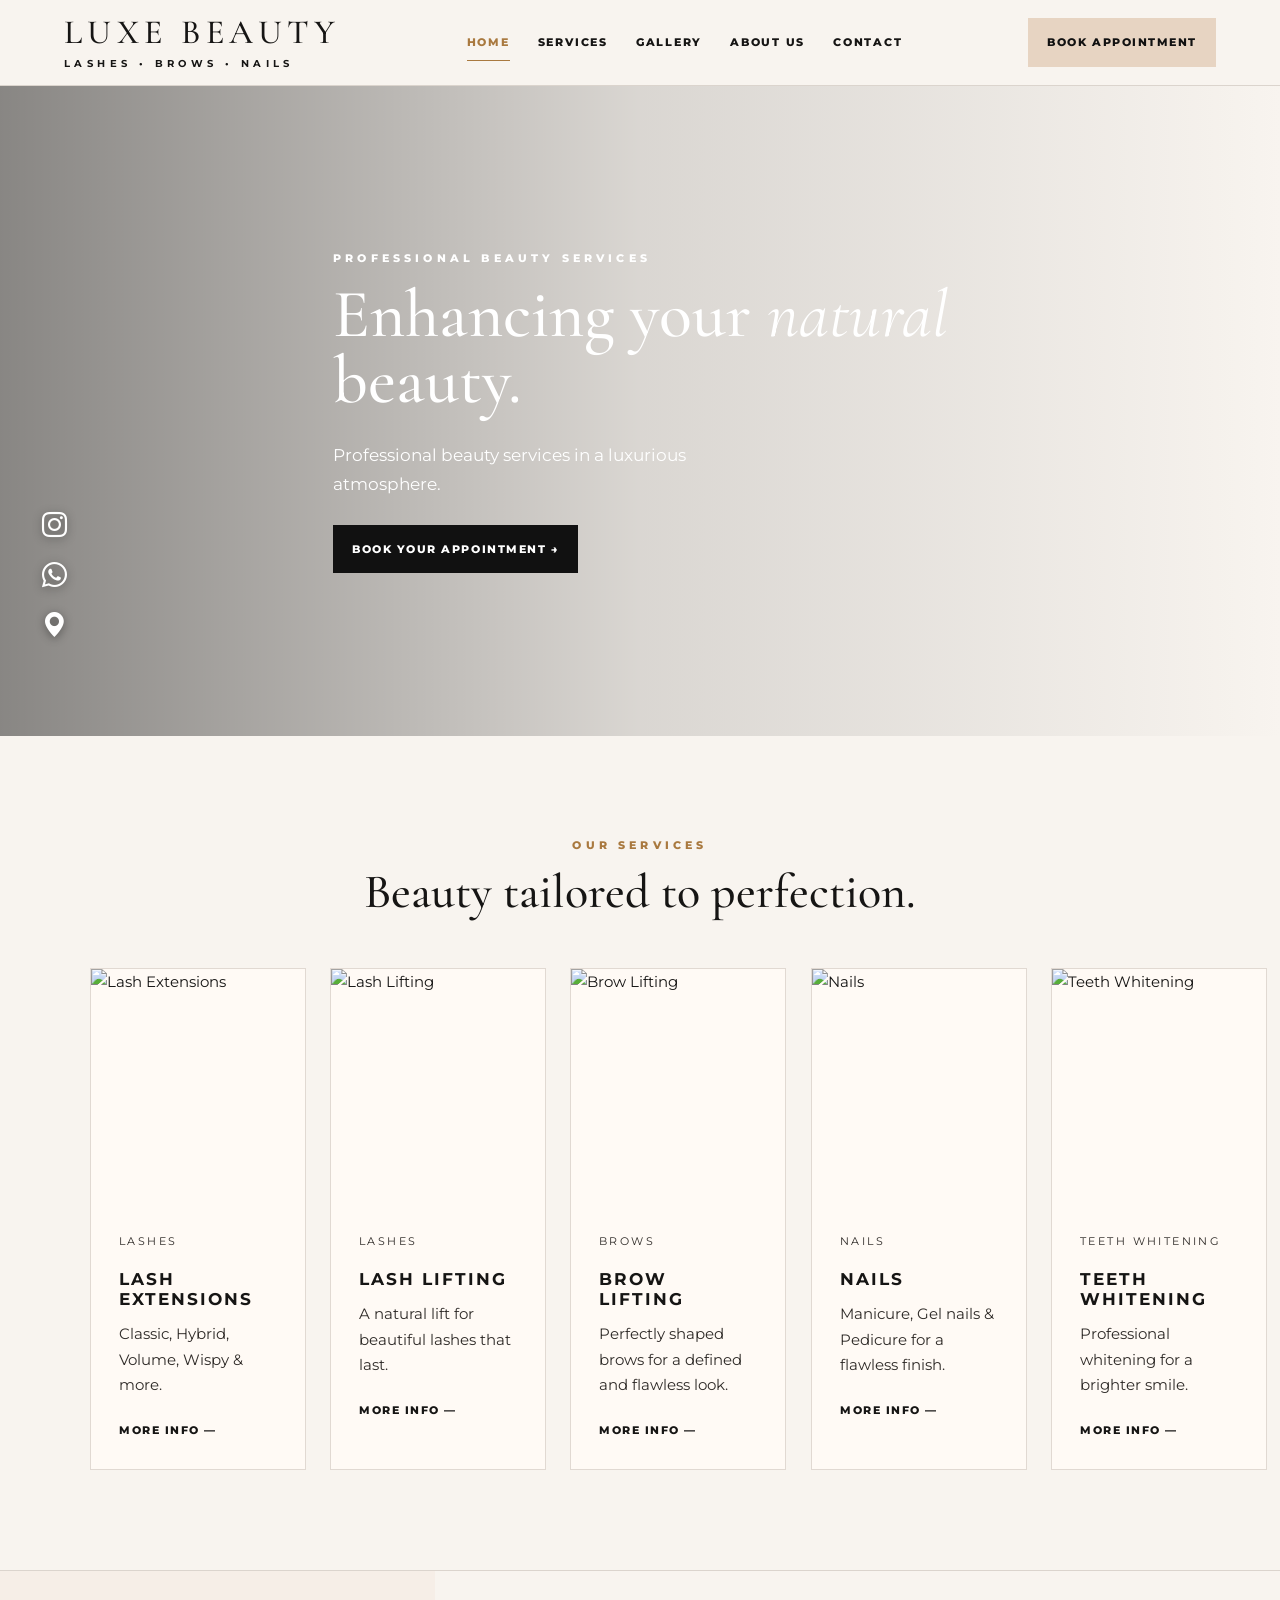
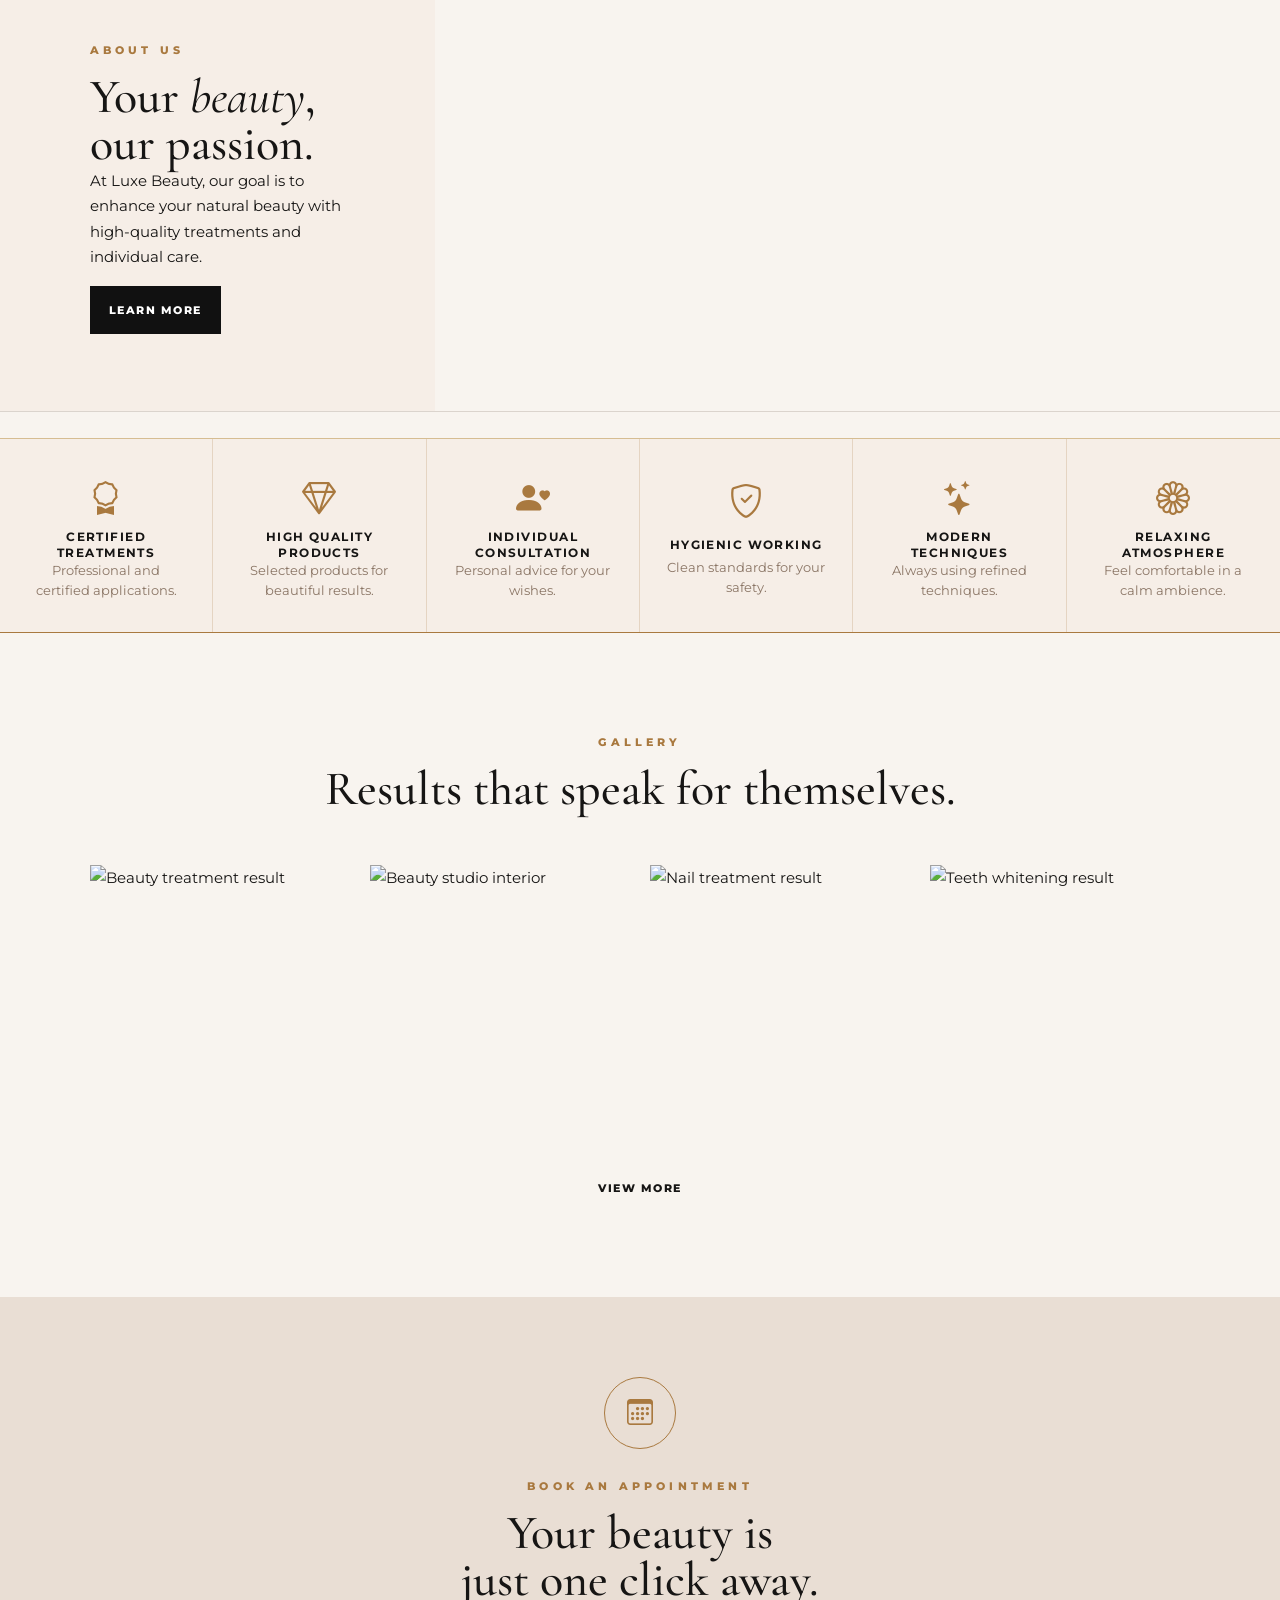
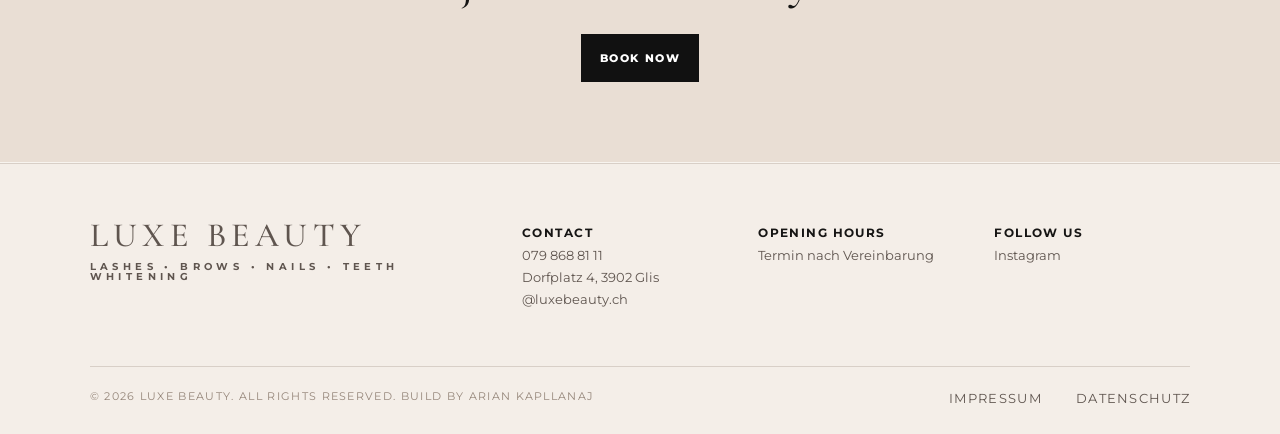
==== index.html @ b810611e "first commit" ====
<!doctype html>
<html lang="en">

<head>
    <meta charset="utf-8">
    <meta name="viewport" content="width=device-width, initial-scale=1">
    <title>Luxe Beauty | Lashes, Brows, Nails & Beauty Services</title>
    <meta name="description"
        content="Luxury beauty studio offering lashes, brows, nails, teeth whitening and premium treatments in an elegant atmosphere.">
    <meta name="robots" content="index, follow">
    <meta property="og:title" content="Luxe Beauty | Lashes, Brows, Nails & Beauty Services">
    <meta property="og:description"
        content="Luxury beauty studio offering lashes, brows, nails, teeth whitening and premium treatments in an elegant atmosphere.">
    <meta property="og:type" content="website">
    <link rel="preconnect" href="https://fonts.googleapis.com">
    <link rel="preconnect" href="https://fonts.gstatic.com" crossorigin>
    <link
        href="https://fonts.googleapis.com/css2?family=Cormorant+Garamond:wght@400;500;600&family=Montserrat:wght@400;500;600;700&display=swap"
        rel="stylesheet">
    <link href="https://cdn.jsdelivr.net/npm/bootstrap@5.3.3/dist/css/bootstrap.min.css" rel="stylesheet">
    <link rel="stylesheet" href="https://cdn.jsdelivr.net/npm/bootstrap-icons@1.11.3/font/bootstrap-icons.min.css">
    <link rel="stylesheet" href="assets/css/style.css">
    <style>
        /* Balanced service cards when fewer services are shown */
        .services-overview .service-grid.service-grid-balanced {
            width: min(92vw, 1320px) !important;
            max-width: 1320px !important;
            margin-left: auto !important;
            margin-right: auto !important;
            display: grid !important;
            grid-template-columns: repeat(5, minmax(0, 1fr)) !important;
            gap: 24px !important;
        }

        .services-overview .service-grid.service-grid-balanced .service-card {
            width: 100% !important;
            min-width: 0 !important;
        }

        .services-overview .service-grid.service-grid-balanced .service-card img {
            width: 100% !important;
            height: 235px !important;
            object-fit: cover !important;
        }

        @media (max-width: 1199px) {
            .services-overview .service-grid.service-grid-balanced {
                grid-template-columns: repeat(3, minmax(0, 1fr)) !important;
            }
        }

        @media (max-width: 767px) {
            .services-overview .service-grid.service-grid-balanced {
                width: min(90vw, 430px) !important;
                grid-template-columns: 1fr !important;
                gap: 18px !important;
            }

            .services-overview .service-grid.service-grid-balanced .service-card img {
                height: 240px !important;
            }
        }
    </style>
</head>

<body>
    <header class="site-header" id="top"><a class="logo" href="index.html" aria-label="Luxe Beauty home"><span>Luxe
                Beauty</span><small>Lashes • Brows • Nails</small></a>
        <nav class="desktop-nav" aria-label="Primary navigation"><a class="active" href="index.html">Home</a><a class=""
                href="services.html">Services</a><a class="" href="gallery.html">Gallery</a><a class=""
                href="about.html">About Us</a><a class="" href="contact.html">Contact</a></nav><a
            class="btn btn-beige desktop-book" href="contact.html">Book Appointment</a><button class="menu-toggle"
            aria-label="Open menu" aria-expanded="false"><span></span><span></span><span></span></button>
    </header>
    <aside class="mobile-menu" aria-hidden="true">
        <div class="mobile-menu-inner">
            <div class="mobile-menu-top"><a class="logo" href="index.html"><span>Luxe Beauty</span><small>Lashes • Brows
                        • Nails</small></a><button class="menu-close" aria-label="Close menu">×</button></div><a
                class="active" href="index.html">Home</a><a class="" href="services.html">Services</a><a class=""
                href="gallery.html">Gallery</a><a class="" href="about.html">About Us</a><a class=""
                href="contact.html">Contact</a><a class="btn btn-dark full" href="contact.html">Book an Appointment</a>
            <div class="mobile-socials"><a href="https://instagram.com/luxebeauty.ch" aria-label="Instagram"
                    target="_blank"><i class="bi bi-instagram"></i></a><a href="https://wa.me/+41798688111"
                    aria-label="WhatsApp" target="_blank"><i class="bi bi-whatsapp"></i></a><a
                    href="https://www.google.com/maps/place/Dorfpl.+4,+3902+Brig-Glis,+Switzerland/" aria-label="Map"
                    target="_blank"><i class="bi bi-geo-alt-fill"></i></a></div>
        </div>
    </aside>
    <main>
        <section class="hero">
            <div class="hero-socials" aria-label="Social links"><a href="https://instagram.com/luxebeauty.ch"
                    aria-label="Instagram" target="_blank"><i class="bi bi-instagram"></i></a><a
                    href="https://wa.me/+41798688111" aria-label="WhatsApp" target="_blank"><i
                        class="bi bi-whatsapp"></i></a><a
                    href="https://www.google.com/maps/place/Dorfpl.+4,+3902+Brig-Glis,+Switzerland/" aria-label="Map"
                    target="_blank"><i class="bi bi-geo-alt-fill"></i></a></div>
            <div class="hero-content reveal">
                <p class="eyebrow">Professional beauty services</p>
                <h1>Enhancing your <em>natural</em> beauty.</h1>
                <p>Professional beauty services in a luxurious atmosphere.</p><a class="btn btn-dark"
                    href="booking.php">Book your appointment <span>→</span></a>
            </div>
        </section>
        <section class="section services-overview reveal">
            <p class="eyebrow center">Our Services</p>
            <h2>Beauty tailored to perfection.</h2>
            <div class="service-icons">
                <div><span>⌁</span><strong>Lashes</strong></div>
                <div><span>︵</span><strong>Brows</strong></div>
                <div><span>♢</span><strong>Nails</strong></div>
                <div><span>♡</span><strong>Teeth Whitening</strong></div>
            </div>
            <div class="service-grid service-grid-balanced">
                <article class="service-card reveal"><img loading="lazy"
                        src="https://images.unsplash.com/photo-1589710751893-f9a6770ad71b?auto=format&fit=crop&w=900&q=80"
                        alt="Lash Extensions">
                    <div class="service-card-body">
                        <p class="service-category">Lashes</p>
                        <h3>Lash Extensions</h3>
                        <p>Classic, Hybrid, Volume, Wispy & more.</p><a href="services.html">More info <span>—</span></a>
                    </div>
                </article>
                <article class="service-card reveal"><img loading="lazy"
                        src="https://images.unsplash.com/photo-1596704017254-9b121068fb31?auto=format&fit=crop&w=900&q=80"
                        alt="Lash Lifting">
                    <div class="service-card-body">
                        <p class="service-category">Lashes</p>
                        <h3>Lash Lifting</h3>
                        <p>A natural lift for beautiful lashes that last.</p><a href="services.html">More info
                            <span>—</span></a>
                    </div>
                </article>
                <article class="service-card reveal"><img loading="lazy"
                        src="https://images.unsplash.com/photo-1621605815971-fbc98d665033?auto=format&fit=crop&w=900&q=80"
                        alt="Brow Lifting">
                    <div class="service-card-body">
                        <p class="service-category">Brows</p>
                        <h3>Brow Lifting</h3>
                        <p>Perfectly shaped brows for a defined and flawless look.</p><a href="services.html">More info
                            <span>—</span></a>
                    </div>
                </article>
                <article class="service-card reveal"><img loading="lazy"
                        src="https://images.unsplash.com/photo-1604654894610-df63bc536371?auto=format&fit=crop&w=900&q=80"
                        alt="Nails">
                    <div class="service-card-body">
                        <p class="service-category">Nails</p>
                        <h3>Nails</h3>
                        <p>Manicure, Gel nails & Pedicure for a flawless finish.</p><a href="services.html">More info
                            <span>—</span></a>
                    </div>
                </article>
                <article class="service-card reveal"><img loading="lazy"
                        src="https://images.unsplash.com/photo-1606811971618-4486d14f3f99?auto=format&fit=crop&w=900&q=80"
                        alt="Teeth Whitening">
                    <div class="service-card-body">
                        <p class="service-category">Teeth Whitening</p>
                        <h3>Teeth Whitening</h3>
                        <p>Professional whitening for a brighter smile.</p><a href="services.html">More info
                            <span>—</span></a>
                    </div>
                </article>
                <!-- <article class="service-card reveal"><img loading="lazy"
                        src="https://images.unsplash.com/photo-1570172619644-dfd03ed5d881?auto=format&fit=crop&w=900&q=80"
                        alt="Facial Treatments">
                    <div class="service-card-body">
                        <p class="service-category">Face Care</p>
                        <h3>Facial Treatments</h3>
                        <p>Revitalizing skin treatments with luxurious care.</p><a href="services.html">More info
                            <span>—</span></a>
                    </div>
                </article> -->
                <!-- <article class="service-card reveal"><img loading="lazy"
                        src="https://images.unsplash.com/photo-1519415510236-718bdfcd89c8?auto=format&fit=crop&w=900&q=80"
                        alt="Waxing">
                    <div class="service-card-body">
                        <p class="service-category">Body Care</p>
                        <h3>Waxing</h3>
                        <p>Smooth, long-lasting results with gentle care.</p><a href="services.html">More info
                            <span>—</span></a>
                    </div>
                </article> -->
            </div>
        </section>
        <section class="about split-section">
            <div class="split-copy reveal">
                <p class="eyebrow">About Us</p>
                <h2>Your <em>beauty</em>, our passion.</h2>
                <p>At Luxe Beauty, our goal is to enhance your natural beauty with high-quality treatments and
                    individual care.</p><a class="btn btn-dark" href="about.html">Learn More</a>
            </div>
            <div class="split-image reveal" role="img" aria-label="Luxury beauty studio interior"></div>
        </section>
        <br>
        <section class="benefits reveal" aria-label="Benefits">
            <div><span><i class="bi bi-award"></i></span><strong>Certified Treatments</strong>
                <p>Professional and certified applications.</p>
            </div>
            <div><span><i class="bi bi-gem"></i></span><strong>High Quality Products</strong>
                <p>Selected products for beautiful results.</p>
            </div>
            <div><span><i class="bi bi-person-heart"></i></span><strong>Individual Consultation</strong>
                <p>Personal advice for your wishes.</p>
            </div>
            <div><span><i class="bi bi-shield-check"></i></span><strong>Hygienic Working</strong>
                <p>Clean standards for your safety.</p>
            </div>
            <div><span><i class="bi bi-stars"></i></span><strong>Modern Techniques</strong>
                <p>Always using refined techniques.</p>
            </div>
            <div><span><i class="bi bi-flower1"></i></span><strong>Relaxing Atmosphere</strong>
                <p>Feel comfortable in a calm ambience.</p>
            </div>
        </section>
        <section class="section gallery reveal">
            <p class="eyebrow center">Gallery</p>
            <h2>Results that speak for themselves.</h2>
            <div class="gallery-grid"><img loading="lazy"
                    src="https://images.unsplash.com/photo-1589710751893-f9a6770ad71b?auto=format&fit=crop&w=900&q=80"
                    alt="Beauty treatment result"><img loading="lazy"
                    src="https://images.unsplash.com/photo-1515377905703-c4788e51af15?auto=format&fit=crop&w=900&q=80"
                    alt="Beauty studio interior"><img loading="lazy"
                    src="https://images.unsplash.com/photo-1604654894610-df63bc536371?auto=format&fit=crop&w=900&q=80"
                    alt="Nail treatment result"><img loading="lazy"
                    src="https://images.unsplash.com/photo-1606811971618-4486d14f3f99?auto=format&fit=crop&w=900&q=80"
                    alt="Teeth whitening result"></div><a class="text-link" href="gallery.html">View more</a>
        </section>
        <section class="appointment-band reveal">
            <div class="calendar-icon"><i class="bi bi-calendar3"></i></div>
            <p class="eyebrow center">Book an Appointment</p>
            <h2>Your beauty is<br>just one click away.</h2><a class="btn btn-dark" href="contact.html">Book Now</a>
        </section>
    </main>
    <footer class="site-footer">
        <div><a class="logo" href="index.html"><span>Luxe Beauty</span><small>Lashes • Brows • Nails • Teeth
                    Whitening</small></a></div>
        <div><strong>Contact</strong>
            <p>079 868 81 11<br>Dorfplatz 4, 3902 Glis<br>@luxebeauty.ch</p>
        </div>
        <div><strong>Opening Hours</strong>
            <p>Termin nach Vereinbarung</p>
        </div>
        <div><strong>Follow Us</strong>
            <p><a href="https://instagram.com/luxebeauty.ch" target="_blank">Instagram</a></p>
        </div>
        <div class="footer-bottom">© 2026 Luxe Beauty. All rights reserved. Build by Arian Kapllanaj<span><a href="#">Impressum</a> <a
                    href="#">Datenschutz</a></span></div>
    </footer>
    <script src="assets/js/main.js" defer></script>
</body>

</html>
---- assets/css/style.css ----
:root {
    --cream: #f8f4ef;
    --soft: #f7ede5;
    --beige: #e7d4c2;
    --sand: #d6bd92;
    --brown: #a9793f;
    --deep: #161514;
    --muted: #6f655d;
    --line: rgba(90, 70, 50, .18);
    --white: #fffdfb
}

* {
    box-sizing: border-box
}

html {
    scroll-behavior: smooth
}

body {
    margin: 0;
    background: var(--cream);
    color: var(--deep);
    font-family: 'Montserrat', Arial, sans-serif;
    font-size: 15px;
    line-height: 1.7;
    overflow-x: hidden
}

img {
    max-width: 100%;
    display: block
}

a {
    text-decoration: none;
    color: inherit
}

.site-header {
    position: sticky;
    top: 0;
    z-index: 1000;
    height: 86px;
    padding: 0 7vw;
    display: flex;
    align-items: center;
    justify-content: space-between;
    background: rgba(248, 244, 239, .96);
    border-bottom: 1px solid var(--line);
    backdrop-filter: blur(14px)
}

.logo {
    display: inline-flex;
    flex-direction: column;
    line-height: 1;
    letter-spacing: .12em;
    text-transform: uppercase
}

.logo span {
    font-family: 'Cormorant Garamond', serif;
    font-size: 34px;
    font-weight: 500;
    letter-spacing: .16em
}

.logo small {
    font-size: 10px;
    font-weight: 700;
    letter-spacing: .44em;
    margin-top: 9px
}

.desktop-nav {
    display: flex;
    gap: 44px;
    align-items: center
}

.desktop-nav a {
    font-size: 11px;
    font-weight: 800;
    letter-spacing: .16em;
    text-transform: uppercase;
    position: relative;
    padding: 34px 0;
    color: var(--deep)
}

.desktop-nav a::after {
    content: "";
    position: absolute;
    left: 0;
    bottom: 25px;
    width: 0;
    height: 1px;
    background: var(--brown);
    transition: .28s ease
}

.desktop-nav a:hover::after,
.desktop-nav a.active::after {
    width: 100%
}

.desktop-nav a.active {
    color: var(--brown)
}

.btn {
    border-radius: 0;
    text-transform: uppercase;
    letter-spacing: .14em;
    font-size: 11px;
    font-weight: 800;
    padding: 16px 19px;
    border: 0
}

.btn-dark {
    background: #111;
    color: #fff
}

.btn-dark:hover {
    background: var(--brown);
    color: #fff
}

.btn-beige {
    background: var(--beige);
    color: #111
}

.btn-beige:hover {
    background: var(--brown);
    color: #fff
}

.menu-toggle,
.menu-close {
    display: none;
    background: none;
    border: 0;
    color: var(--deep)
}

.menu-toggle span {
    display: block;
    width: 28px;
    height: 2px;
    background: #111;
    margin: 6px 0
}

.mobile-menu {
    display: none
}

.hero {
    min-height: 650px;
    position: relative;
    display: flex;
    align-items: center;
    background: linear-gradient(90deg, rgba(0, 0, 0, .45), rgba(0, 0, 0, .12), rgba(248, 244, 239, .10)), url('https://images.unsplash.com/photo-1540555700478-4be289fbecef?auto=format&fit=crop&w=2200&q=80') center/cover no-repeat
}

.hero-content {
    width: min(620px, 90%);
    margin-left: 26vw;
    color: #fff
}

.eyebrow {
    margin: 0 0 14px;
    text-transform: uppercase;
    letter-spacing: .38em;
    font-size: 11px;
    font-weight: 800;
    color: var(--brown)
}

.hero .eyebrow {
    color: #fff
}

.center {
    text-align: center
}

h1,
h2,
h3 {
    margin: 0;
    color: inherit
}

h1,
h2 {
    font-family: 'Cormorant Garamond', serif;
    font-weight: 500;
    line-height: .98
}

h1 {
    font-size: 68px;
    max-width: 620px
}

h2 {
    font-size: 48px
}

h1 em,
h2 em {
    font-style: italic;
    font-weight: 400
}

.hero-content>p:not(.eyebrow) {
    max-width: 420px;
    font-size: 17px;
    margin: 26px 0
}

.hero-socials {
    position: absolute;
    left: 38px;
    bottom: 100px;
    display: grid;
    gap: 18px;
    z-index: 3
}

.hero-socials a,
.mobile-socials a {
    width: 32px;
    height: 32px;
    display: grid;
    place-items: center;
    color: #fff;
    font-size: 25px;
    text-shadow: 0 2px 10px rgba(0, 0, 0, .4)
}

.hero-socials a:hover {
    color: var(--sand)
}

.page-hero {
    min-height: 390px;
    display: grid;
    place-items: center;
    text-align: center;
    background: linear-gradient(rgba(248, 244, 239, .78), rgba(248, 244, 239, .88)), url('https://images.unsplash.com/photo-1515377905703-c4788e51af15?auto=format&fit=crop&w=2200&q=80') center/cover;
    border-bottom: 1px solid var(--line)
}

.page-hero h1 {
    color: #111;
    font-size: 72px;
    margin: auto
}

.page-hero p {
    max-width: 620px;
    margin: 22px auto 0;
    color: var(--muted)
}

.section {
    padding: 100px 7vw
}

.services-overview h2,
.gallery h2,
.faq h2 {
    text-align: center;
    margin-bottom: 52px
}

.service-icons {
    display: none;
    grid-template-columns: repeat(4, 1fr);
    gap: 8px;
    margin: 32px auto 8px;
    max-width: 560px
}

.service-icons div {
    background: #f2ece6;
    min-height: 112px;
    display: grid;
    place-items: center;
    text-align: center;
    padding: 16px
}

.service-icons span {
    font-size: 34px;
    color: var(--brown);
    line-height: 1
}

.service-icons strong {
    font-size: 11px;
    text-transform: uppercase;
    letter-spacing: .16em
}

.service-grid {
    display: grid;
    grid-template-columns: repeat(7, minmax(0, 1fr));
    gap: 20px;
    max-width: 1520px;
    margin: auto
}

.service-grid.large {
    grid-template-columns: repeat(3, minmax(0, 1fr));
    max-width: 1180px
}

.service-card {
    background: #fffaf5;
    border: 1px solid var(--line);
    transition: transform .28s ease, box-shadow .28s ease
}

.service-card:hover {
    transform: translateY(-8px);
    box-shadow: 0 20px 50px rgba(80, 50, 20, .12)
}

.service-card img {
    height: 215px;
    width: 100%;
    object-fit: cover
}

.service-grid.large .service-card img {
    height: 300px
}

.service-card-body {
    padding: 28px
}

.service-category {
    text-transform: uppercase;
    letter-spacing: .22em;
    font-size: 11px;
    color: #c5976f;
    margin: 0 0 18px
}

.service-card h3 {
    font-size: 17px;
    text-transform: uppercase;
    letter-spacing: .12em;
    font-weight: 700;
    line-height: 1.2;
    margin-bottom: 12px
}

.service-card p {
    color: #2f2b28;
    margin-bottom: 18px
}

.service-card a,
.text-link {
    font-size: 11px;
    font-weight: 800;
    letter-spacing: .14em;
    text-transform: uppercase
}

.service-card a:hover,
.text-link:hover {
    color: var(--brown)
}

.split-section {
    display: grid;
    grid-template-columns: 34% 66%;
    min-height: 380px;
    border-top: 1px solid var(--line);
    border-bottom: 1px solid var(--line)
}

.split-copy {
    padding: 70px 7vw;
    background: #f6eee7
}

.split-copy p:not(.eyebrow) {
    max-width: 420px
}

.split-image {
    min-height: 440px;
    background: url('https://images.unsplash.com/photo-1600334129128-685c5582fd35?auto=format&fit=crop&w=1600&q=80') center/cover no-repeat
}

.benefits {
    display: grid;
    grid-template-columns: repeat(6, 1fr);
    background: #f6eee7;
    border-top: 1px solid #d6bd92;
    border-bottom: 1px solid #a9793f
}

.benefits div {
    min-height: 180px;
    display: grid;
    place-items: center;
    text-align: center;
    padding: 32px 24px;
    border-right: 1px solid rgba(169, 121, 63, .22)
}

.benefits div:last-child {
    border-right: 0
}

.benefits span {
    font-size: 34px;
    color: var(--brown)
}

.benefits strong {
    font-size: 12px;
    text-transform: uppercase;
    letter-spacing: .12em;
    line-height: 1.35
}

.benefits p {
    margin: 0;
    color: #8a7565;
    font-size: 13px;
    line-height: 1.5
}

.gallery-grid {
    display: grid;
    grid-template-columns: repeat(4, 1fr);
    gap: 20px;
    max-width: 1280px;
    margin: auto
}

.gallery-grid img {
    width: 100%;
    height: 280px;
    object-fit: cover;
    transition: .35s ease
}

.gallery-grid img:hover {
    transform: scale(1.025)
}

.gallery .text-link {
    display: block;
    text-align: center;
    margin-top: 34px
}

.appointment-band {
    background: #e9ded4;
    text-align: center;
    padding: 80px 20px
}

.calendar-icon {
    width: 72px;
    height: 72px;
    border: 1px solid var(--brown);
    border-radius: 50%;
    display: grid;
    place-items: center;
    margin: 0 auto 28px;
    color: var(--brown);
    font-size: 26px
}

.appointment-band h2 {
    margin-bottom: 30px
}

.contact {
    display: grid;
    grid-template-columns: 1fr 1fr;
    gap: 70px;
    background: #f6eee7
}

.contact ul {
    list-style: none;
    padding: 0;
    margin: 28px 0
}

.contact li {
    margin: 14px 0
}

.contact i {
    color: var(--brown);
    margin-right: 12px
}

.contact-form {
    background: #fffaf5;
    border: 1px solid var(--line);
    padding: 42px;
    display: grid;
    gap: 18px
}

.contact-form label {
    font-size: 11px;
    font-weight: 800;
    letter-spacing: .16em;
    text-transform: uppercase
}

.contact-form input,
.contact-form textarea,
.contact-form select {
    display: block;
    width: 100%;
    margin-top: 8px;
    padding: 14px 16px;
    border: 1px solid var(--line);
    background: #fff;
    color: #111;
    font: inherit;
    text-transform: none;
    letter-spacing: 0
}

.site-footer {
    display: grid;
    grid-template-columns: 2fr 1fr 1fr 1fr;
    gap: 40px;
    padding: 55px 7vw 25px;
    background: #f4eee8;
    border-top: 1px solid var(--line)
}

.site-footer strong {
    text-transform: uppercase;
    letter-spacing: .12em;
    font-size: 12px
}

.site-footer p,
.site-footer a {
    color: #5f554f;
    font-size: 13px
}

.footer-bottom {
    grid-column: 1/-1;
    border-top: 1px solid var(--line);
    padding-top: 20px;
    display: flex;
    justify-content: space-between;
    font-size: 11px;
    text-transform: uppercase;
    letter-spacing: .12em;
    color: #95867a
}

.footer-bottom span {
    display: flex;
    gap: 34px
}

.reveal {
    opacity: 0;
    transform: translateY(26px);
    transition: opacity .7s ease, transform .7s ease
}

.reveal.show {
    opacity: 1;
    transform: none
}

.about-page-grid {
    display: grid;
    grid-template-columns: 1fr 1fr;
    gap: 70px;
    align-items: center
}

.about-page-grid img {
    height: 560px;
    width: 100%;
    object-fit: cover
}

.about-text p {
    color: #4f4640
}

.gallery-page-grid {
    display: grid;
    grid-template-columns: repeat(3, 1fr);
    gap: 18px
}

.gallery-page-grid img {
    height: 360px;
    width: 100%;
    object-fit: cover
}

.map-box {
    min-height: 360px;
    background: #f6eee7;
    display: grid;
    place-items: center;
    text-align: center;
    padding: 40px;
    border: 1px solid var(--line)
}

.map-box i {
    font-size: 52px;
    color: var(--brown);
    display: block;
    margin-bottom: 18px
}

@media(max-width:1400px) {
    .site-header {
        padding: 0 5vw
    }

    .desktop-nav {
        gap: 28px
    }

    .service-grid {
        grid-template-columns: repeat(4, 1fr)
    }
}

@media(max-width:991px) {
    .site-header {
        height: 76px;
        padding: 0 22px
    }

    .logo span {
        font-size: 27px
    }

    .logo small {
        font-size: 8px;
        letter-spacing: .32em
    }

    .desktop-nav,
    .desktop-book {
        display: none
    }

    .menu-toggle {
        display: block
    }

    .mobile-menu {
        position: fixed;
        inset: 0 0 0 auto;
        width: min(86vw, 360px);
        background: #f6eee7;
        z-index: 2000;
        transform: translateX(100%);
        transition: .35s ease;
        display: block;
        box-shadow: -20px 0 60px rgba(0, 0, 0, .18)
    }

    .mobile-menu.open {
        transform: none
    }

    .mobile-menu-inner {
        padding: 34px;
        display: grid;
        gap: 24px
    }

    .mobile-menu-top {
        display: flex;
        align-items: flex-start;
        justify-content: space-between;
        margin-bottom: 16px
    }

    .menu-close {
        display: block;
        font-size: 42px;
        line-height: 1
    }

    .mobile-menu a:not(.logo):not(.btn) {
        text-transform: uppercase;
        letter-spacing: .16em;
        font-size: 12px;
        font-weight: 800
    }

    .mobile-menu a.active {
        color: var(--brown)
    }

    .mobile-menu .full {
        text-align: center;
        margin-top: 14px
    }

    .mobile-socials {
        display: flex;
        gap: 24px;
        margin-top: 10px
    }

    .mobile-socials a {
        color: #111;
        text-shadow: none;
        font-size: 23px
    }

    .hero {
        min-height: 640px;
        background: linear-gradient(180deg, rgba(0, 0, 0, .15), rgba(0, 0, 0, .62)), url('https://images.unsplash.com/photo-1540555700478-4be289fbecef?auto=format&fit=crop&w=1200&q=80') center/cover no-repeat;
        align-items: flex-end;
        padding: 0 24px 70px
    }

    .hero-content {
        margin: 0;
        width: 100%
    }

    h1 {
        font-size: 44px
    }

    h2 {
        font-size: 35px
    }

    .hero-socials {
        display: none
    }

    .section {
        padding: 74px 24px
    }

    .service-icons {
        display: grid
    }

    .service-grid {
        grid-template-columns: 1fr;
        gap: 16px
    }

    .service-card {
        display: grid;
        grid-template-columns: 126px 1fr;
        min-height: 150px
    }

    .service-card img {
        height: 100%;
        min-height: 150px
    }

    .service-card-body {
        padding: 20px
    }

    .service-card h3 {
        font-size: 13px
    }

    .service-grid.large .service-card {
        grid-template-columns: 1fr
    }

    .service-grid.large .service-card img {
        height: 260px
    }

    .split-section,
    .contact,
    .about-page-grid {
        grid-template-columns: 1fr
    }

    .split-copy {
        padding: 60px 24px;
        text-align: center
    }

    .split-copy p {
        margin-left: auto;
        margin-right: auto
    }

    .benefits {
        grid-template-columns: repeat(2, 1fr)
    }

    .benefits div {
        border-bottom: 1px solid rgba(169, 121, 63, .22)
    }

    .gallery-grid,
    .gallery-page-grid {
        grid-template-columns: repeat(2, 1fr);
        gap: 10px
    }

    .gallery-grid img,
    .gallery-page-grid img {
        height: 190px
    }

    .site-footer {
        grid-template-columns: 1fr;
        text-align: center
    }

    .footer-bottom {
        display: block;
        line-height: 2
    }

    .footer-bottom span {
        justify-content: center;
        margin-top: 8px
    }

    .page-hero h1 {
        font-size: 48px
    }
}

@media(max-width:520px) {
    .benefits {
        grid-template-columns: 1fr
    }

    .gallery-grid,
    .gallery-page-grid {
        grid-template-columns: 1fr
    }

    .contact-form {
        padding: 26px
    }
}

/* Premium detailed layout for services page */
.services-luxury-intro {
    background: var(--cream);
    padding-bottom: 56px;
}

.services-intro-grid {
    max-width: 1180px;
    margin: 0 auto;
    display: grid;
    grid-template-columns: .9fr 1.1fr;
    gap: 80px;
    align-items: end;
}

.services-intro-grid h2 {
    max-width: 560px;
}

.services-intro-grid p:not(.eyebrow) {
    color: #5f554f;
    font-size: 16px;
    max-width: 620px;
    margin: 0 0 18px;
}

.services-note {
    font-family: 'Cormorant Garamond', serif;
    font-size: 25px !important;
    line-height: 1.2;
    color: var(--brown) !important;
}

.services-detail-list {
    padding: 0 7vw 100px;
    background: linear-gradient(180deg, var(--cream) 0%, #f5ece4 100%);
    display: grid;
    gap: 34px;
}

.service-detail-card {
    max-width: 1320px;
    width: 100%;
    margin: 0 auto;
    display: grid;
    grid-template-columns: minmax(340px, 46%) 1fr;
    background: #fffaf5;
    border: 1px solid var(--line);
    box-shadow: 0 22px 70px rgba(80, 50, 20, .08);
    overflow: hidden;
}

.service-detail-card.reverse {
    grid-template-columns: 1fr minmax(340px, 46%);
}

.service-detail-card.reverse .service-detail-image {
    order: 2;
}

.service-detail-card.reverse .service-detail-content {
    order: 1;
}

.service-detail-image {
    min-height: 460px;
    position: relative;
}

.service-detail-image::after {
    content: "";
    position: absolute;
    inset: 0;
    background: linear-gradient(180deg, rgba(0, 0, 0, 0), rgba(85, 52, 25, .10));
    pointer-events: none;
}

.service-detail-image img {
    width: 100%;
    height: 100%;
    object-fit: cover;
}

.service-detail-content {
    padding: clamp(38px, 5vw, 74px);
    display: flex;
    flex-direction: column;
    justify-content: center;
}

.service-number {
    font-family: 'Cormorant Garamond', serif;
    font-size: 64px;
    line-height: 1;
    color: rgba(169, 121, 63, .28);
    margin: 0 0 8px;
}

.service-detail-content h2 {
    margin-bottom: 22px;
}

.service-detail-content > p:not(.service-number):not(.service-category) {
    max-width: 570px;
    color: #514840;
    font-size: 16px;
    margin-bottom: 24px;
}

.service-detail-points {
    list-style: none;
    padding: 0;
    margin: 0 0 34px;
    display: grid;
    gap: 12px;
}

.service-detail-points li {
    color: #4b423b;
    position: relative;
    padding-left: 28px;
}

.service-detail-points li::before {
    content: "—";
    position: absolute;
    left: 0;
    top: 0;
    color: var(--brown);
    font-weight: 700;
}

.service-detail-content .btn {
    width: fit-content;
}

@media(max-width:991px) {
    .services-intro-grid {
        grid-template-columns: 1fr;
        gap: 26px;
        text-align: center;
    }

    .services-intro-grid h2,
    .services-intro-grid p:not(.eyebrow) {
        margin-left: auto;
        margin-right: auto;
    }

    .services-detail-list {
        padding: 0 24px 74px;
        gap: 24px;
    }

    .service-detail-card,
    .service-detail-card.reverse {
        grid-template-columns: 1fr;
    }

    .service-detail-card.reverse .service-detail-image,
    .service-detail-card.reverse .service-detail-content {
        order: initial;
    }

    .service-detail-image {
        min-height: 320px;
    }

    .service-detail-content {
        text-align: center;
        align-items: center;
        padding: 34px 24px 42px;
    }

    .service-detail-points {
        text-align: left;
        max-width: 430px;
    }
}

@media(max-width:520px) {
    .service-detail-image {
        min-height: 250px;
    }

    .service-number {
        font-size: 48px;
    }

    .service-detail-content > p:not(.service-number):not(.service-category) {
        font-size: 14px;
    }
}

/* -------------------------------------------------------
   Subtle luxury motion effects
   Added for smoother scrolling, elegant hover states,
   and a more premium interactive feel without changing
   the original layout/design.
------------------------------------------------------- */

@media (prefers-reduced-motion: no-preference) {
    .reveal {
        opacity: 0;
        transform: translateY(32px);
        filter: blur(3px);
        transition:
            opacity .85s cubic-bezier(.22, 1, .36, 1),
            transform .85s cubic-bezier(.22, 1, .36, 1),
            filter .85s cubic-bezier(.22, 1, .36, 1);
        will-change: opacity, transform, filter;
    }

    .reveal.show {
        opacity: 1;
        transform: translateY(0);
        filter: blur(0);
    }

    .hero .hero-content.reveal {
        transform: translateY(22px);
        transition-duration: 1s;
    }

    .hero .hero-content.reveal.show {
        transform: translateY(0);
    }

    .service-card.reveal:nth-child(2),
    .gallery-page-grid img:nth-child(2),
    .gallery-grid img:nth-child(2),
    .benefits div:nth-child(2) {
        transition-delay: .06s;
    }

    .service-card.reveal:nth-child(3),
    .gallery-page-grid img:nth-child(3),
    .gallery-grid img:nth-child(3),
    .benefits div:nth-child(3) {
        transition-delay: .12s;
    }

    .service-card.reveal:nth-child(4),
    .gallery-page-grid img:nth-child(4),
    .gallery-grid img:nth-child(4),
    .benefits div:nth-child(4) {
        transition-delay: .18s;
    }

    .service-card.reveal:nth-child(5),
    .gallery-page-grid img:nth-child(5),
    .benefits div:nth-child(5) {
        transition-delay: .24s;
    }

    .benefits div:nth-child(6) {
        transition-delay: .30s;
    }
}

/* Header feels lighter at the top and more premium while scrolling */
.site-header {
    transition: box-shadow .3s ease, background .3s ease, border-color .3s ease;
}

.site-header.scrolled {
    background: rgba(248, 244, 239, .985);
    box-shadow: 0 10px 35px rgba(80, 50, 20, .08);
    border-bottom-color: rgba(169, 121, 63, .20);
}

/* Elegant button micro-interactions */
.btn {
    position: relative;
    overflow: hidden;
    transition: transform .25s ease, background .25s ease, color .25s ease, box-shadow .25s ease;
}

.btn:hover {
    transform: translateY(-2px);
    box-shadow: 0 12px 26px rgba(80, 50, 20, .14);
}

.btn:active {
    transform: translateY(0);
    box-shadow: none;
}

.btn::before {
    content: "";
    position: absolute;
    inset: 0;
    background: linear-gradient(120deg, transparent 0%, rgba(255,255,255,.22) 45%, transparent 70%);
    transform: translateX(-130%);
    transition: transform .65s ease;
}

.btn:hover::before {
    transform: translateX(130%);
}

/* Navigation hover refinement */
.desktop-nav a {
    transition: color .25s ease;
}

.desktop-nav a:hover {
    color: var(--brown);
}

/* Card and image hover touches */
.service-card,
.contact-form,
.map-box,
.about-page-grid img,
.service-detail-card {
    transition: transform .32s ease, box-shadow .32s ease, border-color .32s ease;
}

.service-card {
    overflow: hidden;
}

.service-card img,
.gallery-grid img,
.gallery-page-grid img,
.service-detail-image img,
.about-page-grid img {
    transition: transform .55s cubic-bezier(.22, 1, .36, 1), filter .55s ease;
}

.service-card:hover {
    border-color: rgba(169, 121, 63, .35);
}

.service-card:hover img {
    transform: scale(1.045);
    filter: saturate(1.03) contrast(1.02);
}

.gallery-grid,
.gallery-page-grid,
.service-detail-image {
    overflow: hidden;
}

.gallery-grid img:hover,
.gallery-page-grid img:hover,
.service-detail-card:hover .service-detail-image img,
.about-page-grid img:hover {
    transform: scale(1.035);
    filter: saturate(1.04) contrast(1.02);
}

/* Premium service detail hover - very soft */
.service-detail-card:hover {
    transform: translateY(-5px);
    box-shadow: 0 24px 60px rgba(80, 50, 20, .09);
}

.service-detail-points li {
    transition: transform .22s ease, color .22s ease;
}

.service-detail-points li:hover {
    transform: translateX(4px);
    color: var(--brown);
}

/* Benefits subtle life */
.benefits div {
    transition: background .28s ease, transform .28s ease;
}

.benefits div:hover {
    background: rgba(255, 250, 245, .34);
    transform: translateY(-3px);
}

.benefits span i {
    transition: transform .28s ease, color .28s ease;
}

.benefits div:hover span i {
    transform: translateY(-3px) scale(1.06);
    color: #8f602c;
}

/* Social icons feel clickable and refined */
.hero-socials a,
.mobile-socials a {
    transition: transform .25s ease, color .25s ease, opacity .25s ease;
}

.hero-socials a:hover,
.mobile-socials a:hover {
    transform: translateY(-3px);
}

/* Contact form focus polish */
.contact-form input,
.contact-form textarea,
.contact-form select {
    transition: border-color .25s ease, box-shadow .25s ease, background .25s ease;
}

.contact-form input:focus,
.contact-form textarea:focus,
.contact-form select:focus {
    outline: none;
    border-color: rgba(169, 121, 63, .58);
    box-shadow: 0 0 0 4px rgba(169, 121, 63, .10);
    background: #fffdfb;
}

/* Mobile menu smoother opening */
.mobile-menu {
    transition: transform .42s cubic-bezier(.22, 1, .36, 1);
}

/* Respect accessibility preferences */
@media (prefers-reduced-motion: reduce) {
    *,
    *::before,
    *::after {
        animation-duration: .01ms !important;
        animation-iteration-count: 1 !important;
        scroll-behavior: auto !important;
        transition-duration: .01ms !important;
    }

    .reveal {
        opacity: 1 !important;
        transform: none !important;
        filter: none !important;
    }
}
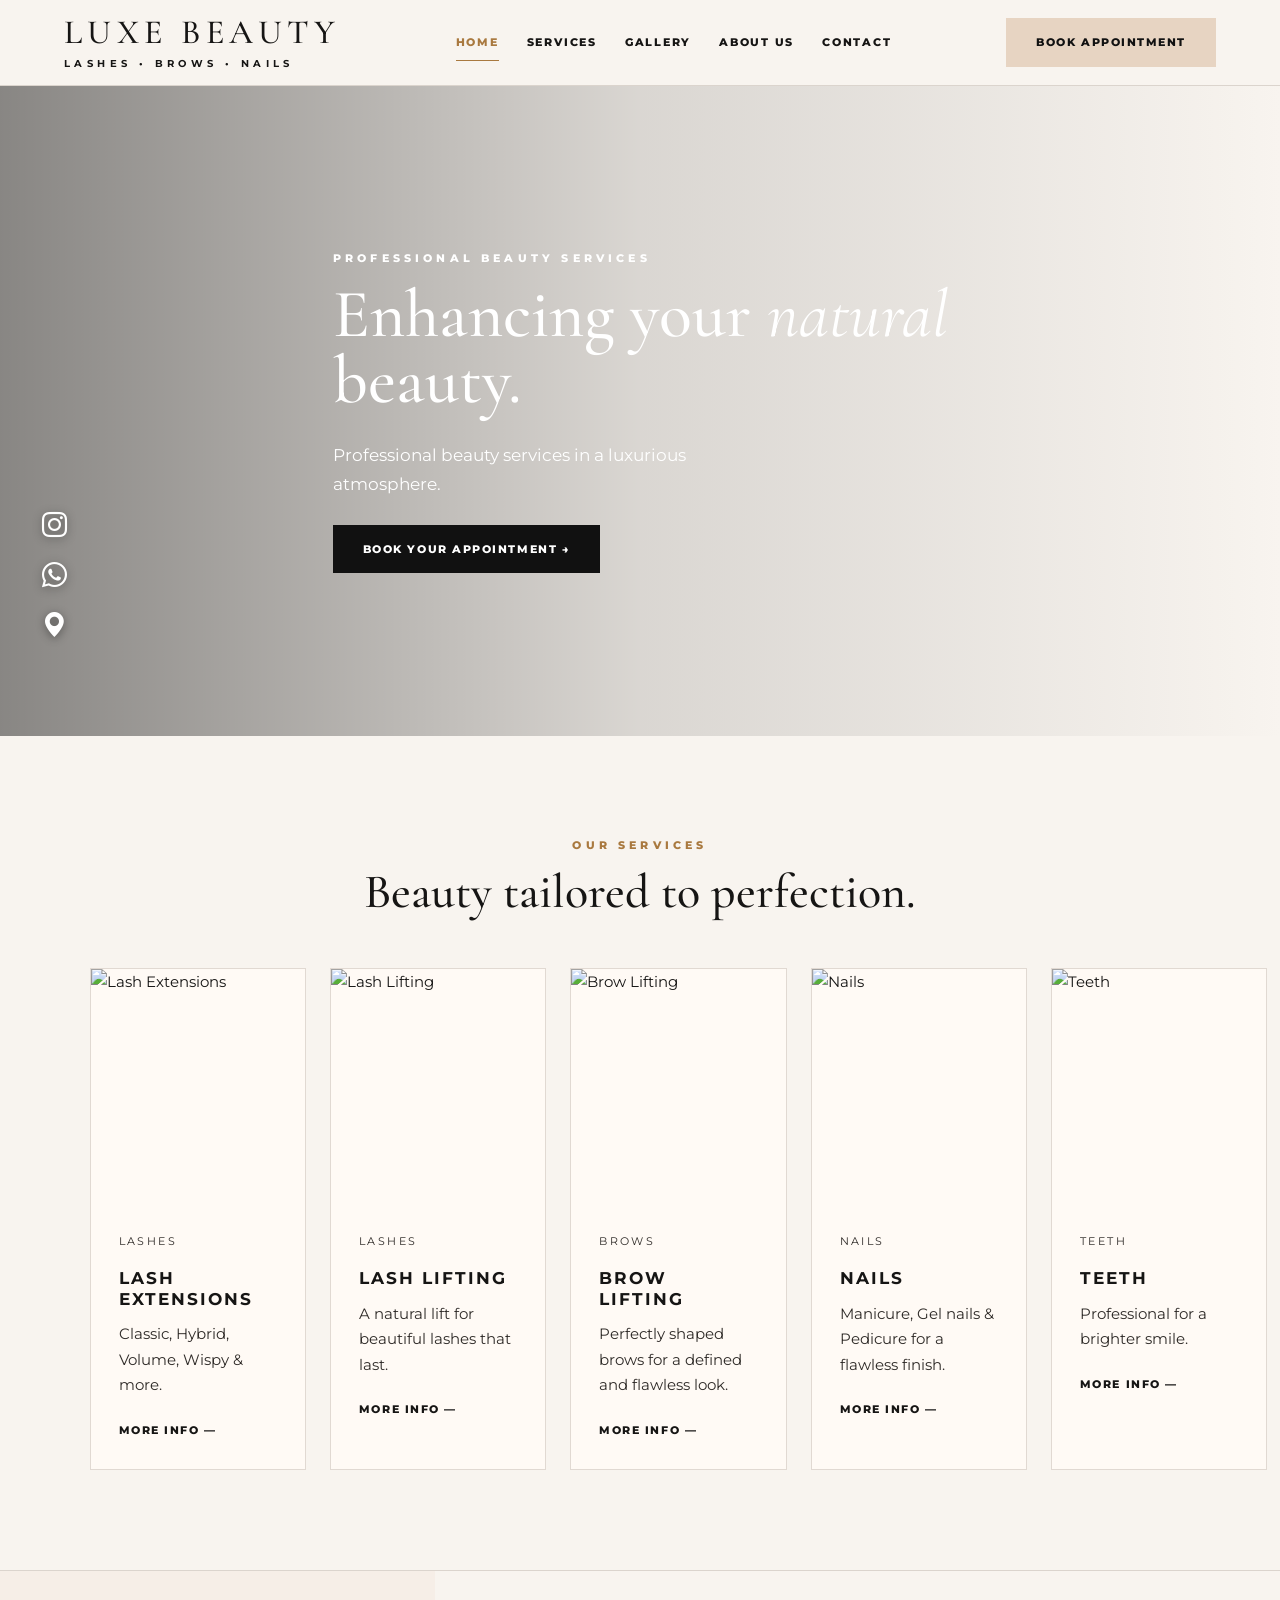
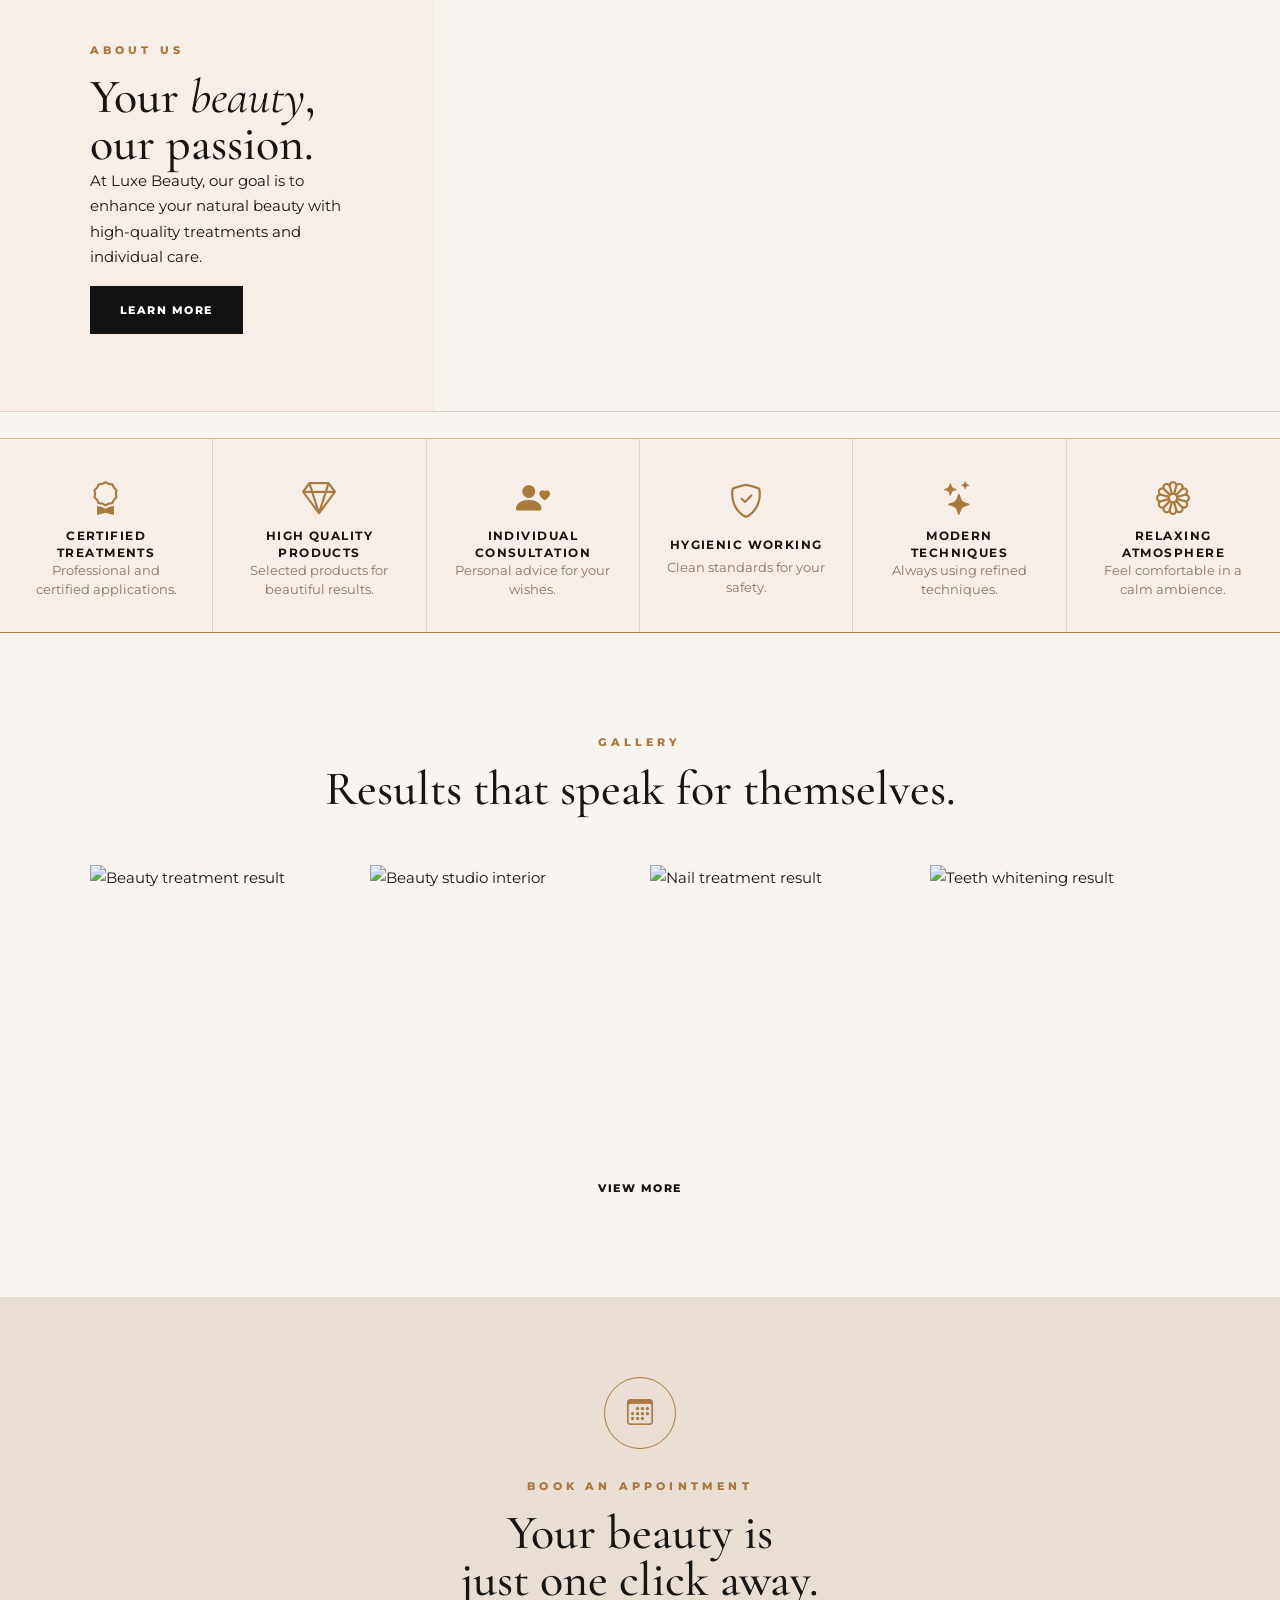
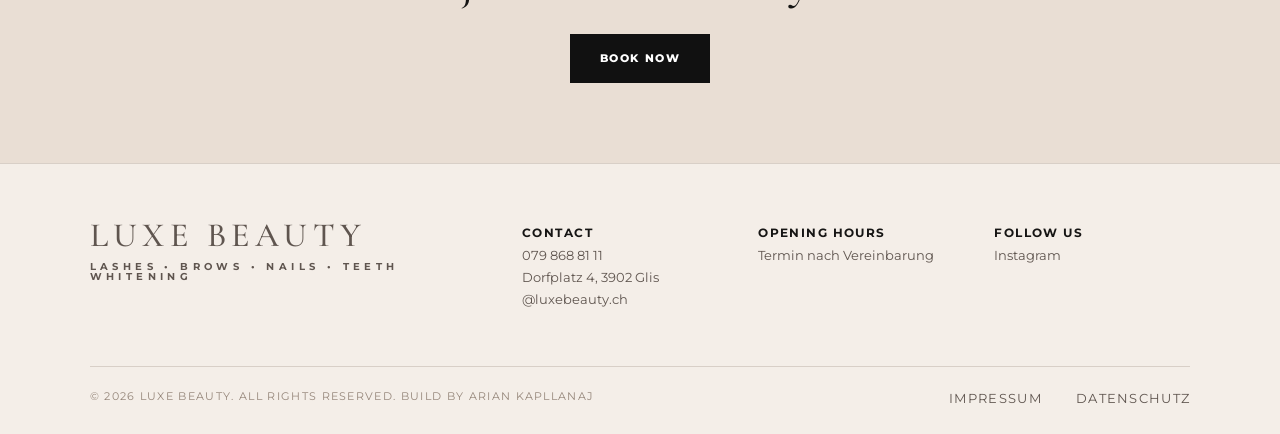
==== commit d7108006: "requested changes" ====
--- a/index.html
+++ b/index.html
@@ -108,7 +108,7 @@
                 <div><span>⌁</span><strong>Lashes</strong></div>
                 <div><span>︵</span><strong>Brows</strong></div>
                 <div><span>♢</span><strong>Nails</strong></div>
-                <div><span>♡</span><strong>Teeth Whitening</strong></div>
+                <div><span>♡</span><strong>Teeth</strong></div>
             </div>
             <div class="service-grid service-grid-balanced">
                 <article class="service-card reveal"><img loading="lazy"
@@ -152,11 +152,11 @@
                 </article>
                 <article class="service-card reveal"><img loading="lazy"
                         src="https://images.unsplash.com/photo-1606811971618-4486d14f3f99?auto=format&fit=crop&w=900&q=80"
-                        alt="Teeth Whitening">
-                    <div class="service-card-body">
-                        <p class="service-category">Teeth Whitening</p>
-                        <h3>Teeth Whitening</h3>
-                        <p>Professional whitening for a brighter smile.</p><a href="services.html">More info
+                        alt="Teeth">
+                    <div class="service-card-body">
+                        <p class="service-category">Teeth</p>
+                        <h3>Teeth</h3>
+                        <p>Professional for a brighter smile.</p><a href="services.html">More info
                             <span>—</span></a>
                     </div>
                 </article>
--- a/assets/css/style.css
+++ b/assets/css/style.css
@@ -116,7 +116,7 @@
     letter-spacing: .14em;
     font-size: 11px;
     font-weight: 800;
-    padding: 16px 19px;
+    padding: 16px 30px;
     border: 0
 }
 
@@ -640,6 +640,24 @@
     margin-bottom: 18px
 }
 
+.map-embed {
+    padding: 0;
+    overflow: hidden;
+    border: 1px solid var(--line);
+    background: #f6eee7;
+}
+
+.map-embed iframe {
+    display: block;
+    width: 100%;
+    height: 420px;
+    filter: sepia(12%) saturate(85%) brightness(98%);
+}
+
+.map-embed:hover iframe {
+    filter: sepia(8%) saturate(95%) brightness(100%);
+}
+
 @media(max-width:1400px) {
     .site-header {
         padding: 0 5vw
@@ -1069,246 +1087,252 @@
     }
 }
 
-/* -------------------------------------------------------
-   Subtle luxury motion effects
-   Added for smoother scrolling, elegant hover states,
-   and a more premium interactive feel without changing
-   the original layout/design.
-------------------------------------------------------- */
-
-@media (prefers-reduced-motion: no-preference) {
-    .reveal {
-        opacity: 0;
-        transform: translateY(32px);
-        filter: blur(3px);
-        transition:
-            opacity .85s cubic-bezier(.22, 1, .36, 1),
-            transform .85s cubic-bezier(.22, 1, .36, 1),
-            filter .85s cubic-bezier(.22, 1, .36, 1);
-        will-change: opacity, transform, filter;
-    }
-
-    .reveal.show {
-        opacity: 1;
-        transform: translateY(0);
-        filter: blur(0);
-    }
-
-    .hero .hero-content.reveal {
-        transform: translateY(22px);
-        transition-duration: 1s;
-    }
-
-    .hero .hero-content.reveal.show {
-        transform: translateY(0);
-    }
-
-    .service-card.reveal:nth-child(2),
-    .gallery-page-grid img:nth-child(2),
-    .gallery-grid img:nth-child(2),
-    .benefits div:nth-child(2) {
-        transition-delay: .06s;
-    }
-
-    .service-card.reveal:nth-child(3),
-    .gallery-page-grid img:nth-child(3),
-    .gallery-grid img:nth-child(3),
-    .benefits div:nth-child(3) {
-        transition-delay: .12s;
-    }
-
-    .service-card.reveal:nth-child(4),
-    .gallery-page-grid img:nth-child(4),
-    .gallery-grid img:nth-child(4),
-    .benefits div:nth-child(4) {
-        transition-delay: .18s;
-    }
-
-    .service-card.reveal:nth-child(5),
-    .gallery-page-grid img:nth-child(5),
-    .benefits div:nth-child(5) {
-        transition-delay: .24s;
-    }
-
-    .benefits div:nth-child(6) {
-        transition-delay: .30s;
-    }
-}
-
-/* Header feels lighter at the top and more premium while scrolling */
-.site-header {
-    transition: box-shadow .3s ease, background .3s ease, border-color .3s ease;
-}
-
-.site-header.scrolled {
-    background: rgba(248, 244, 239, .985);
-    box-shadow: 0 10px 35px rgba(80, 50, 20, .08);
-    border-bottom-color: rgba(169, 121, 63, .20);
-}
-
-/* Elegant button micro-interactions */
-.btn {
+
+/* Contact page booking + clickable contact details */
+.contact-links a {
+    display: inline-flex;
+    align-items: center;
+    gap: 8px;
+    color: #5f554f;
+    transition: color .25s ease, transform .25s ease;
+}
+
+.contact-links a i {
+    margin-right: 4px;
+}
+
+.contact-links a:hover {
+    color: var(--brown);
+    transform: translateX(4px);
+}
+
+.contact-actions {
+    display: flex;
+    align-items: center;
+    gap: 22px;
+    flex-wrap: wrap;
+    margin-top: 26px;
+}
+
+.contact-small-link {
+    font-size: 11px;
+    font-weight: 800;
+    letter-spacing: .14em;
+    text-transform: uppercase;
+    color: var(--brown);
+    border-bottom: 1px solid rgba(169, 121, 63, .45);
+    padding-bottom: 4px;
+    transition: color .25s ease, border-color .25s ease;
+}
+
+.contact-small-link:hover {
+    color: var(--deep);
+    border-color: var(--deep);
+}
+
+.site-footer a:hover {
+    color: var(--brown);
+}
+
+@media(max-width:991px) {
+    .contact-actions {
+        justify-content: center;
+    }
+
+    .contact-links a {
+        justify-content: center;
+    }
+}
+
+/* Premium About page founders section */
+.about-brand-section {
+    background: var(--cream);
+}
+
+.about-brand-grid {
+    max-width: 1240px;
+    margin: 0 auto;
+    display: grid;
+    grid-template-columns: .85fr 1.15fr;
+    gap: 80px;
+    align-items: start;
+}
+
+.about-brand-heading h2 {
+    max-width: 520px;
+}
+
+.about-brand-text {
+    border-left: 1px solid rgba(169, 121, 63, .25);
+    padding-left: 54px;
+}
+
+.about-brand-text p {
+    color: #514840;
+    font-size: 16px;
+    margin: 0 0 22px;
+    max-width: 680px;
+}
+
+.about-brand-text strong {
+    color: var(--deep);
+    font-weight: 700;
+}
+
+.about-signature {
+    font-family: 'Cormorant Garamond', serif;
+    font-size: 28px !important;
+    line-height: 1.2;
+    color: var(--brown) !important;
+    margin-top: 30px !important;
+}
+
+.founders-section {
+    padding-top: 0;
+    background: linear-gradient(180deg, var(--cream) 0%, #f5ece4 100%);
+}
+
+.founders-grid {
+    max-width: 1320px;
+    margin: 0 auto;
+    display: grid;
+    gap: 34px;
+}
+
+.founder-card {
+    display: grid;
+    grid-template-columns: minmax(320px, 44%) 1fr;
+    background: #fffaf5;
+    border: 1px solid var(--line);
+    box-shadow: 0 22px 70px rgba(80, 50, 20, .08);
+    overflow: hidden;
+    transition: transform .32s ease, box-shadow .32s ease, border-color .32s ease;
+}
+
+.founder-card.reverse {
+    grid-template-columns: 1fr minmax(320px, 44%);
+}
+
+.founder-card.reverse .founder-image {
+    order: 2;
+}
+
+.founder-card.reverse .founder-content {
+    order: 1;
+}
+
+.founder-image {
+    min-height: 560px;
+    overflow: hidden;
+    background: #f6eee7;
     position: relative;
-    overflow: hidden;
-    transition: transform .25s ease, background .25s ease, color .25s ease, box-shadow .25s ease;
-}
-
-.btn:hover {
-    transform: translateY(-2px);
-    box-shadow: 0 12px 26px rgba(80, 50, 20, .14);
-}
-
-.btn:active {
-    transform: translateY(0);
-    box-shadow: none;
-}
-
-.btn::before {
+}
+
+.founder-image::after {
     content: "";
     position: absolute;
     inset: 0;
-    background: linear-gradient(120deg, transparent 0%, rgba(255,255,255,.22) 45%, transparent 70%);
-    transform: translateX(-130%);
-    transition: transform .65s ease;
-}
-
-.btn:hover::before {
-    transform: translateX(130%);
-}
-
-/* Navigation hover refinement */
-.desktop-nav a {
-    transition: color .25s ease;
-}
-
-.desktop-nav a:hover {
+    background: linear-gradient(180deg, rgba(0, 0, 0, 0), rgba(85, 52, 25, .10));
+    pointer-events: none;
+}
+
+.founder-image img {
+    width: 100%;
+    height: 100%;
+    object-fit: cover;
+    transition: transform .55s cubic-bezier(.22, 1, .36, 1), filter .55s ease;
+}
+
+.founder-content {
+    padding: clamp(42px, 5vw, 78px);
+    display: flex;
+    flex-direction: column;
+    justify-content: center;
+}
+
+.founder-content h2 {
+    margin-bottom: 12px;
+}
+
+.founder-role {
+    text-transform: uppercase;
+    letter-spacing: .16em;
+    font-size: 12px;
+    font-weight: 800;
     color: var(--brown);
-}
-
-/* Card and image hover touches */
-.service-card,
-.contact-form,
-.map-box,
-.about-page-grid img,
-.service-detail-card {
-    transition: transform .32s ease, box-shadow .32s ease, border-color .32s ease;
-}
-
-.service-card {
-    overflow: hidden;
-}
-
-.service-card img,
-.gallery-grid img,
-.gallery-page-grid img,
-.service-detail-image img,
-.about-page-grid img {
-    transition: transform .55s cubic-bezier(.22, 1, .36, 1), filter .55s ease;
-}
-
-.service-card:hover {
+    margin: 0 0 26px;
+}
+
+.founder-content > p:not(.service-number):not(.eyebrow):not(.founder-role) {
+    max-width: 620px;
+    color: #514840;
+    font-size: 16px;
+    margin: 0;
+}
+
+.founder-card:hover {
+    transform: translateY(-5px);
     border-color: rgba(169, 121, 63, .35);
-}
-
-.service-card:hover img {
-    transform: scale(1.045);
-    filter: saturate(1.03) contrast(1.02);
-}
-
-.gallery-grid,
-.gallery-page-grid,
-.service-detail-image {
-    overflow: hidden;
-}
-
-.gallery-grid img:hover,
-.gallery-page-grid img:hover,
-.service-detail-card:hover .service-detail-image img,
-.about-page-grid img:hover {
+    box-shadow: 0 26px 75px rgba(80, 50, 20, .10);
+}
+
+.founder-card:hover .founder-image img {
     transform: scale(1.035);
     filter: saturate(1.04) contrast(1.02);
 }
 
-/* Premium service detail hover - very soft */
-.service-detail-card:hover {
-    transform: translateY(-5px);
-    box-shadow: 0 24px 60px rgba(80, 50, 20, .09);
-}
-
-.service-detail-points li {
-    transition: transform .22s ease, color .22s ease;
-}
-
-.service-detail-points li:hover {
-    transform: translateX(4px);
-    color: var(--brown);
-}
-
-/* Benefits subtle life */
-.benefits div {
-    transition: background .28s ease, transform .28s ease;
-}
-
-.benefits div:hover {
-    background: rgba(255, 250, 245, .34);
-    transform: translateY(-3px);
-}
-
-.benefits span i {
-    transition: transform .28s ease, color .28s ease;
-}
-
-.benefits div:hover span i {
-    transform: translateY(-3px) scale(1.06);
-    color: #8f602c;
-}
-
-/* Social icons feel clickable and refined */
-.hero-socials a,
-.mobile-socials a {
-    transition: transform .25s ease, color .25s ease, opacity .25s ease;
-}
-
-.hero-socials a:hover,
-.mobile-socials a:hover {
-    transform: translateY(-3px);
-}
-
-/* Contact form focus polish */
-.contact-form input,
-.contact-form textarea,
-.contact-form select {
-    transition: border-color .25s ease, box-shadow .25s ease, background .25s ease;
-}
-
-.contact-form input:focus,
-.contact-form textarea:focus,
-.contact-form select:focus {
-    outline: none;
-    border-color: rgba(169, 121, 63, .58);
-    box-shadow: 0 0 0 4px rgba(169, 121, 63, .10);
-    background: #fffdfb;
-}
-
-/* Mobile menu smoother opening */
-.mobile-menu {
-    transition: transform .42s cubic-bezier(.22, 1, .36, 1);
-}
-
-/* Respect accessibility preferences */
-@media (prefers-reduced-motion: reduce) {
-    *,
-    *::before,
-    *::after {
-        animation-duration: .01ms !important;
-        animation-iteration-count: 1 !important;
-        scroll-behavior: auto !important;
-        transition-duration: .01ms !important;
-    }
-
-    .reveal {
-        opacity: 1 !important;
-        transform: none !important;
-        filter: none !important;
-    }
-}
+@media(max-width:991px) {
+    .about-brand-grid {
+        grid-template-columns: 1fr;
+        gap: 30px;
+        text-align: center;
+    }
+
+    .about-brand-heading h2,
+    .about-brand-text p {
+        margin-left: auto;
+        margin-right: auto;
+    }
+
+    .about-brand-text {
+        border-left: 0;
+        padding-left: 0;
+        border-top: 1px solid rgba(169, 121, 63, .25);
+        padding-top: 32px;
+    }
+
+    .founder-card,
+    .founder-card.reverse {
+        grid-template-columns: 1fr;
+    }
+
+    .founder-card.reverse .founder-image,
+    .founder-card.reverse .founder-content {
+        order: initial;
+    }
+
+    .founder-image {
+        min-height: 420px;
+    }
+
+    .founder-content {
+        text-align: center;
+        align-items: center;
+        padding: 38px 24px 46px;
+    }
+}
+
+@media(max-width:520px) {
+    .founder-image {
+        min-height: 330px;
+    }
+
+    .about-signature {
+        font-size: 24px !important;
+    }
+
+    .founder-content > p:not(.service-number):not(.eyebrow):not(.founder-role),
+    .about-brand-text p {
+        font-size: 14px;
+    }
+}
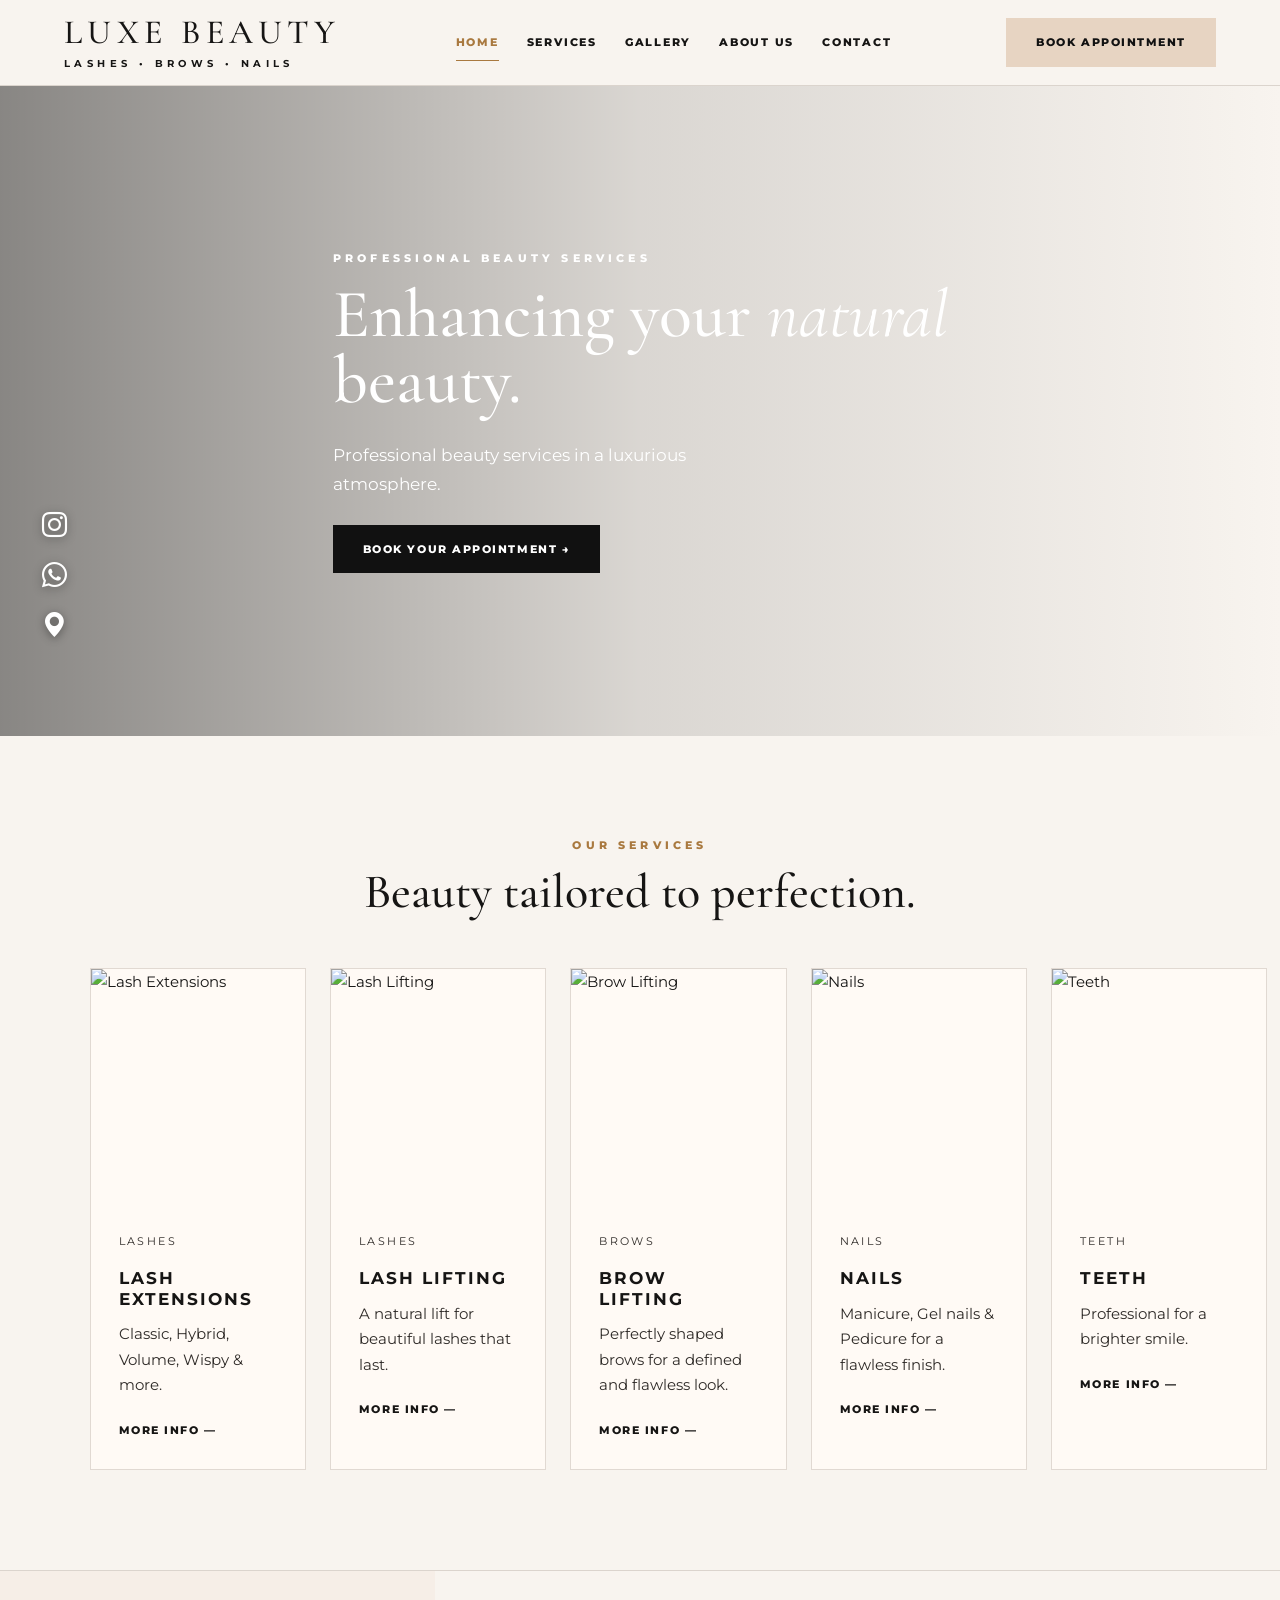
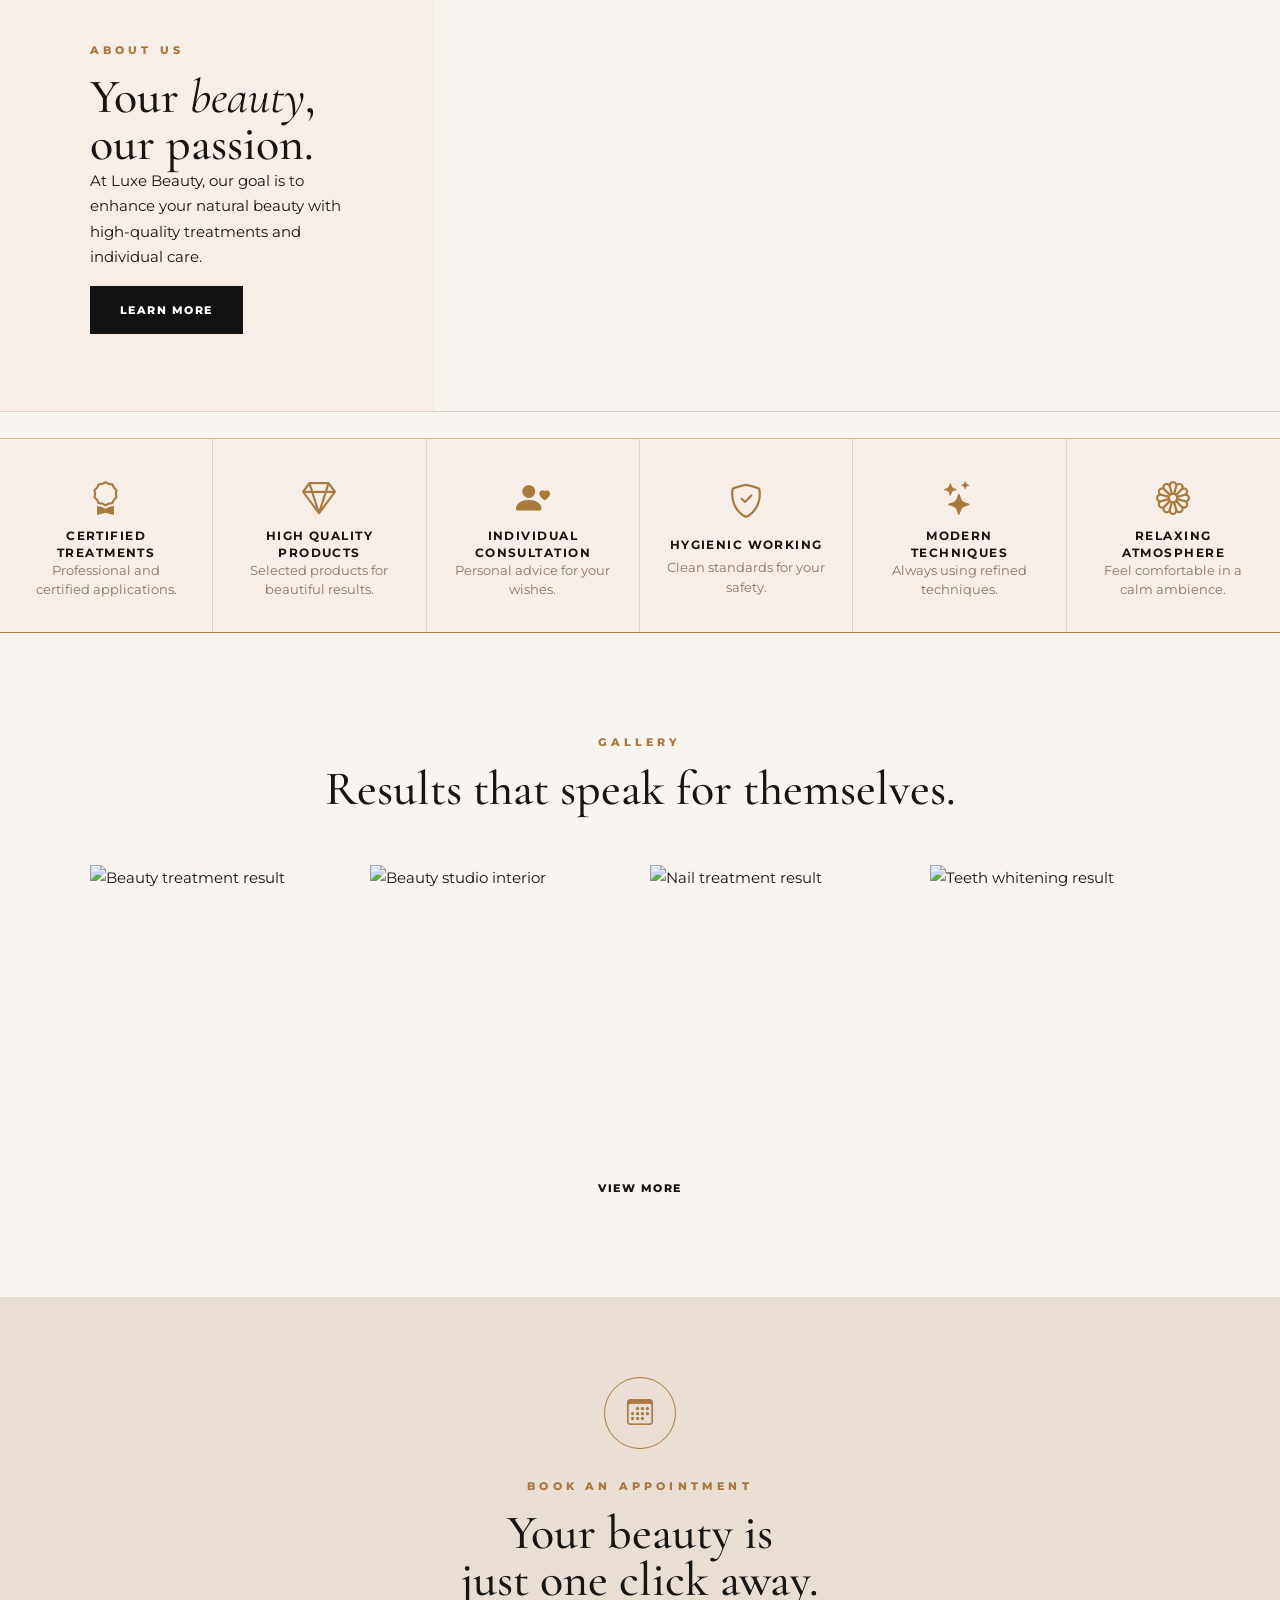
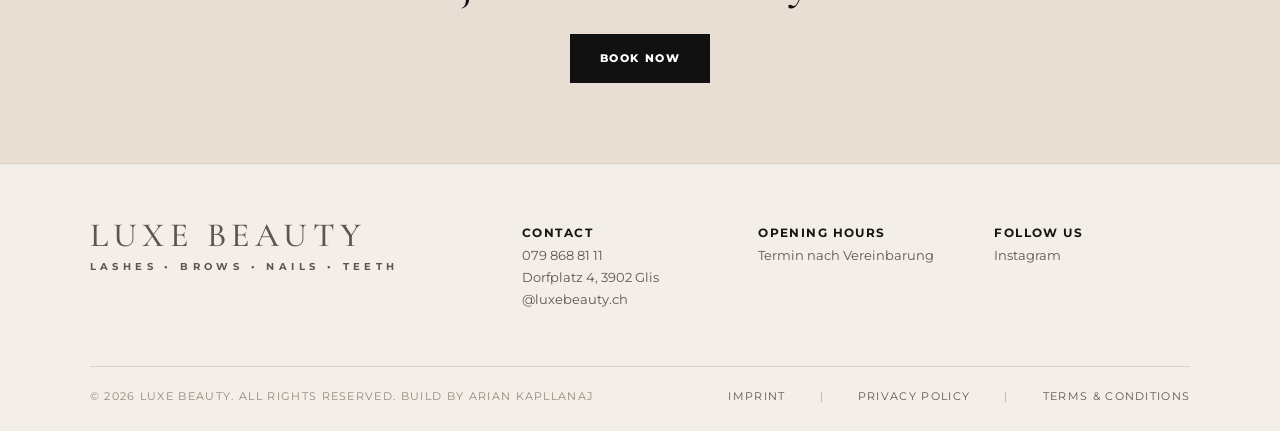
==== commit 9fbc39c8: "changes on footer" ====
--- a/index.html
+++ b/index.html
@@ -233,7 +233,7 @@
     </main>
     <footer class="site-footer">
         <div><a class="logo" href="index.html"><span>Luxe Beauty</span><small>Lashes • Brows • Nails • Teeth
-                    Whitening</small></a></div>
+                    </small></a></div>
         <div><strong>Contact</strong>
             <p>079 868 81 11<br>Dorfplatz 4, 3902 Glis<br>@luxebeauty.ch</p>
         </div>
@@ -243,9 +243,131 @@
         <div><strong>Follow Us</strong>
             <p><a href="https://instagram.com/luxebeauty.ch" target="_blank">Instagram</a></p>
         </div>
-        <div class="footer-bottom">© 2026 Luxe Beauty. All rights reserved. Build by Arian Kapllanaj<span><a href="#">Impressum</a> <a
-                    href="#">Datenschutz</a></span></div>
+        <div class="footer-bottom">© 2026 Luxe Beauty. All rights reserved. Build by Arian Kapllanaj
+            <span class="legal-footer-links">
+                <button type="button" class="legal-link" data-legal-modal="imprint">Imprint</button>
+                <span class="legal-separator">|</span>
+                <button type="button" class="legal-link" data-legal-modal="privacy">Privacy Policy</button>
+                <span class="legal-separator">|</span>
+                <button type="button" class="legal-link" data-legal-modal="terms">Terms &amp; Conditions</button>
+            </span>
+        </div>
     </footer>
+
+    <div class="legal-modal" id="legal-modal-imprint" aria-hidden="true" role="dialog" aria-modal="true"
+        aria-labelledby="legal-title-imprint">
+        <div class="legal-modal-backdrop" data-legal-close></div>
+        <div class="legal-modal-panel" role="document">
+            <button type="button" class="legal-modal-close" aria-label="Close popup" data-legal-close>×</button>
+            <p class="eyebrow">Impressum</p>
+            <h2 id="legal-title-imprint">Impressum</h2>
+            <div class="legal-modal-content">
+                <h3>Luxe Beauty</h3>
+                <p><strong>Adresse</strong><br>Dorfplatz 4<br>3902 Glis<br>Schweiz</p>
+
+                <h3>Kontakt</h3>
+                <p><strong>Telefon</strong><br>079 868 81 11</p>
+                <p><strong>E-Mail</strong><br>info@luxebeauty.ch</p>
+                <p><strong>Instagram</strong><br>@luxebeauty.ch</p>
+
+                <h3>Verantwortlich für den Inhalt</h3>
+                <p>Milena Bogdanovic<br>Francesca Cazzolla</p>
+
+                <h3>Haftung</h3>
+                <p>Die Inhalte dieser Website wurden mit grösster Sorgfalt erstellt. Für die Richtigkeit,
+                    Vollständigkeit und Aktualität der bereitgestellten Informationen übernehmen wir jedoch keine
+                    Gewähr.</p>
+
+                <h3>Urheberrecht</h3>
+                <p>Sämtliche Inhalte, Bilder und Grafiken dieser Website sind urheberrechtlich geschützt. Eine
+                    Verwendung oder Vervielfältigung ohne vorherige schriftliche Zustimmung von Luxe Beauty ist nicht
+                    gestattet.</p>
+
+                <p>Bei Fragen stehen wir Ihnen jederzeit gerne zur Verfügung.</p>
+            </div>
+        </div>
+    </div>
+
+    <div class="legal-modal" id="legal-modal-privacy" aria-hidden="true" role="dialog" aria-modal="true"
+        aria-labelledby="legal-title-privacy">
+        <div class="legal-modal-backdrop" data-legal-close></div>
+        <div class="legal-modal-panel" role="document">
+            <button type="button" class="legal-modal-close" aria-label="Close popup" data-legal-close>×</button>
+            <p class="eyebrow">Datenschutzerklärung</p>
+            <h2 id="legal-title-privacy">Datenschutzerklärung</h2>
+            <div class="legal-modal-content">
+                <h3>1. Verantwortliche Stelle</h3>
+                <p>Luxe Beauty<br>Dorfplatz 4<br>3902 Glis, Schweiz</p>
+                <p>E-Mail: info@luxebeauty.ch<br>Telefon: 079 868 81 11</p>
+
+                <h3>2. Erhebung und Verwendung von Daten</h3>
+                <p>Wir verarbeiten personenbezogene Daten ausschliesslich zur Bearbeitung von Terminanfragen,
+                    Terminbuchungen sowie zur Kommunikation mit unseren Kundinnen und Kunden.</p>
+
+                <h3>3. Terminbuchung</h3>
+                <p>Die Online-Terminbuchung erfolgt über Fresha. Dabei werden die für die Buchung erforderlichen Daten
+                    gemäss den Datenschutzbestimmungen von Fresha verarbeitet.</p>
+
+                <h3>4. Google Maps</h3>
+                <p>Unsere Website nutzt Google Maps, um Ihnen die Anfahrt zu unserem Studio zu erleichtern. Dabei
+                    können Daten an Google übermittelt werden.</p>
+
+                <h3>5. Ihre Rechte</h3>
+                <p>Sie haben jederzeit das Recht auf Auskunft, Berichtigung oder Löschung Ihrer personenbezogenen
+                    Daten. Bei Fragen kontaktieren Sie uns unter info@luxebeauty.ch.</p>
+            </div>
+        </div>
+    </div>
+
+    <div class="legal-modal" id="legal-modal-terms" aria-hidden="true" role="dialog" aria-modal="true"
+        aria-labelledby="legal-title-terms">
+        <div class="legal-modal-backdrop" data-legal-close></div>
+        <div class="legal-modal-panel" role="document">
+            <button type="button" class="legal-modal-close" aria-label="Close popup" data-legal-close>×</button>
+            <p class="eyebrow">Allgemeine Geschäftsbedingungen</p>
+            <h2 id="legal-title-terms">Allgemeine Geschäftsbedingungen (AGB)</h2>
+            <div class="legal-modal-content">
+                <h3>1. Geltungsbereich</h3>
+                <p>Diese Allgemeinen Geschäftsbedingungen gelten für sämtliche Dienstleistungen von Luxe Beauty. Mit der
+                    Terminbuchung akzeptieren Sie diese AGB.</p>
+
+                <h3>2. Terminvereinbarung</h3>
+                <p>Termine können online über Fresha oder nach Vereinbarung gebucht werden. Eine Buchung ist nach
+                    Erhalt der Buchungsbestätigung verbindlich.</p>
+
+                <h3>3. Anzahlung</h3>
+                <p>Für ausgewählte Behandlungen oder Neukundinnen kann eine Anzahlung erforderlich sein. Diese wird
+                    vollständig auf den Behandlungspreis angerechnet.</p>
+
+                <h3>4. Terminabsagen</h3>
+                <p>Termine können bis 24 Stunden vor dem Termin kostenlos verschoben oder storniert werden.</p>
+                <p>Bei kurzfristigen Absagen oder Nichterscheinen behalten wir uns vor, die Anzahlung einzubehalten
+                    oder eine Ausfallgebühr zu verrechnen.</p>
+
+                <h3>5. Verspätungen</h3>
+                <p>Bitte erscheinen Sie pünktlich.</p>
+                <p>Bei einer Verspätung kann sich die Behandlungszeit verkürzen oder der Termin verschoben werden.</p>
+
+                <h3>6. Gesundheit &amp; Haftung</h3>
+                <p>Bitte informieren Sie uns vor der Behandlung über Allergien, Schwangerschaft, Medikamente oder andere
+                    gesundheitliche Einschränkungen.</p>
+                <p>Für allergische Reaktionen oder Komplikationen aufgrund unvollständiger oder falscher Angaben
+                    übernehmen wir keine Haftung.</p>
+
+                <h3>7. Behandlungsergebnisse</h3>
+                <p>Das Ergebnis einer Behandlung hängt unter anderem von den individuellen Voraussetzungen sowie der
+                    empfohlenen Nachpflege ab. Eine Erfolgsgarantie kann daher nicht gegeben werden.</p>
+
+                <h3>8. Gutscheine</h3>
+                <p>Gutscheine sind im Studio erhältlich.</p>
+
+                <h3>9. Schlussbestimmungen</h3>
+                <p>Es gilt ausschliesslich Schweizer Recht.</p>
+                <p>Gerichtsstand ist Brig-Glis, Schweiz.</p>
+            </div>
+        </div>
+    </div>
+
     <script src="assets/js/main.js" defer></script>
 </body>
 
--- a/assets/css/style.css
+++ b/assets/css/style.css
@@ -1336,3 +1336,147 @@
         font-size: 14px;
     }
 }
+
+
+/* Legal footer links and elegant modal popups */
+.legal-footer-links {
+    display: inline-flex;
+    align-items: center;
+    gap: 12px;
+    flex-wrap: wrap;
+}
+
+.legal-link {
+    border: 0;
+    background: transparent;
+    padding: 0;
+    color: #5f554f;
+    font: inherit;
+    font-size: 11px;
+    text-transform: uppercase;
+    letter-spacing: .12em;
+    cursor: pointer;
+    transition: color .25s ease;
+}
+
+.legal-link:hover,
+.legal-link:focus {
+    color: var(--brown);
+    outline: none;
+}
+
+.legal-separator {
+    color: #b7a89c;
+}
+
+.legal-modal {
+    position: fixed;
+    inset: 0;
+    z-index: 3000;
+    display: none;
+    align-items: center;
+    justify-content: center;
+    padding: 28px;
+}
+
+.legal-modal.open {
+    display: flex;
+}
+
+.legal-modal-backdrop {
+    position: absolute;
+    inset: 0;
+    background: rgba(22, 21, 20, .54);
+    backdrop-filter: blur(7px);
+}
+
+.legal-modal-panel {
+    position: relative;
+    width: min(760px, 100%);
+    max-height: min(82vh, 820px);
+    overflow-y: auto;
+    background: #fffaf5;
+    border: 1px solid rgba(169, 121, 63, .28);
+    box-shadow: 0 30px 90px rgba(22, 21, 20, .28);
+    padding: clamp(34px, 5vw, 58px);
+    animation: legalModalIn .28s ease both;
+}
+
+.legal-modal-close {
+    position: sticky;
+    top: 0;
+    float: right;
+    width: 42px;
+    height: 42px;
+    margin: -18px -18px 12px 20px;
+    border: 1px solid rgba(169, 121, 63, .28);
+    background: #f8f4ef;
+    color: var(--deep);
+    font-size: 30px;
+    line-height: 1;
+    cursor: pointer;
+    transition: background .25s ease, color .25s ease, transform .25s ease;
+    z-index: 2;
+}
+
+.legal-modal-close:hover {
+    background: var(--brown);
+    color: #fff;
+    transform: rotate(90deg);
+}
+
+.legal-modal h2 {
+    margin-bottom: 28px;
+    font-size: clamp(36px, 5vw, 52px);
+}
+
+.legal-modal-content h3 {
+    margin: 28px 0 10px;
+    font-size: 13px;
+    font-family: 'Montserrat', Arial, sans-serif;
+    font-weight: 800;
+    text-transform: uppercase;
+    letter-spacing: .14em;
+    color: var(--deep);
+}
+
+.legal-modal-content p {
+    margin: 0 0 14px;
+    color: #5f554f;
+}
+
+body.legal-modal-active {
+    overflow: hidden;
+}
+
+@keyframes legalModalIn {
+    from {
+        opacity: 0;
+        transform: translateY(18px) scale(.985);
+    }
+
+    to {
+        opacity: 1;
+        transform: translateY(0) scale(1);
+    }
+}
+
+@media(max-width:991px) {
+    .legal-footer-links {
+        justify-content: center;
+        gap: 8px;
+    }
+
+    .legal-modal {
+        padding: 18px;
+    }
+
+    .legal-modal-panel {
+        max-height: 86vh;
+        padding: 32px 24px;
+    }
+
+    .legal-modal-close {
+        margin: -12px -8px 10px 16px;
+    }
+}
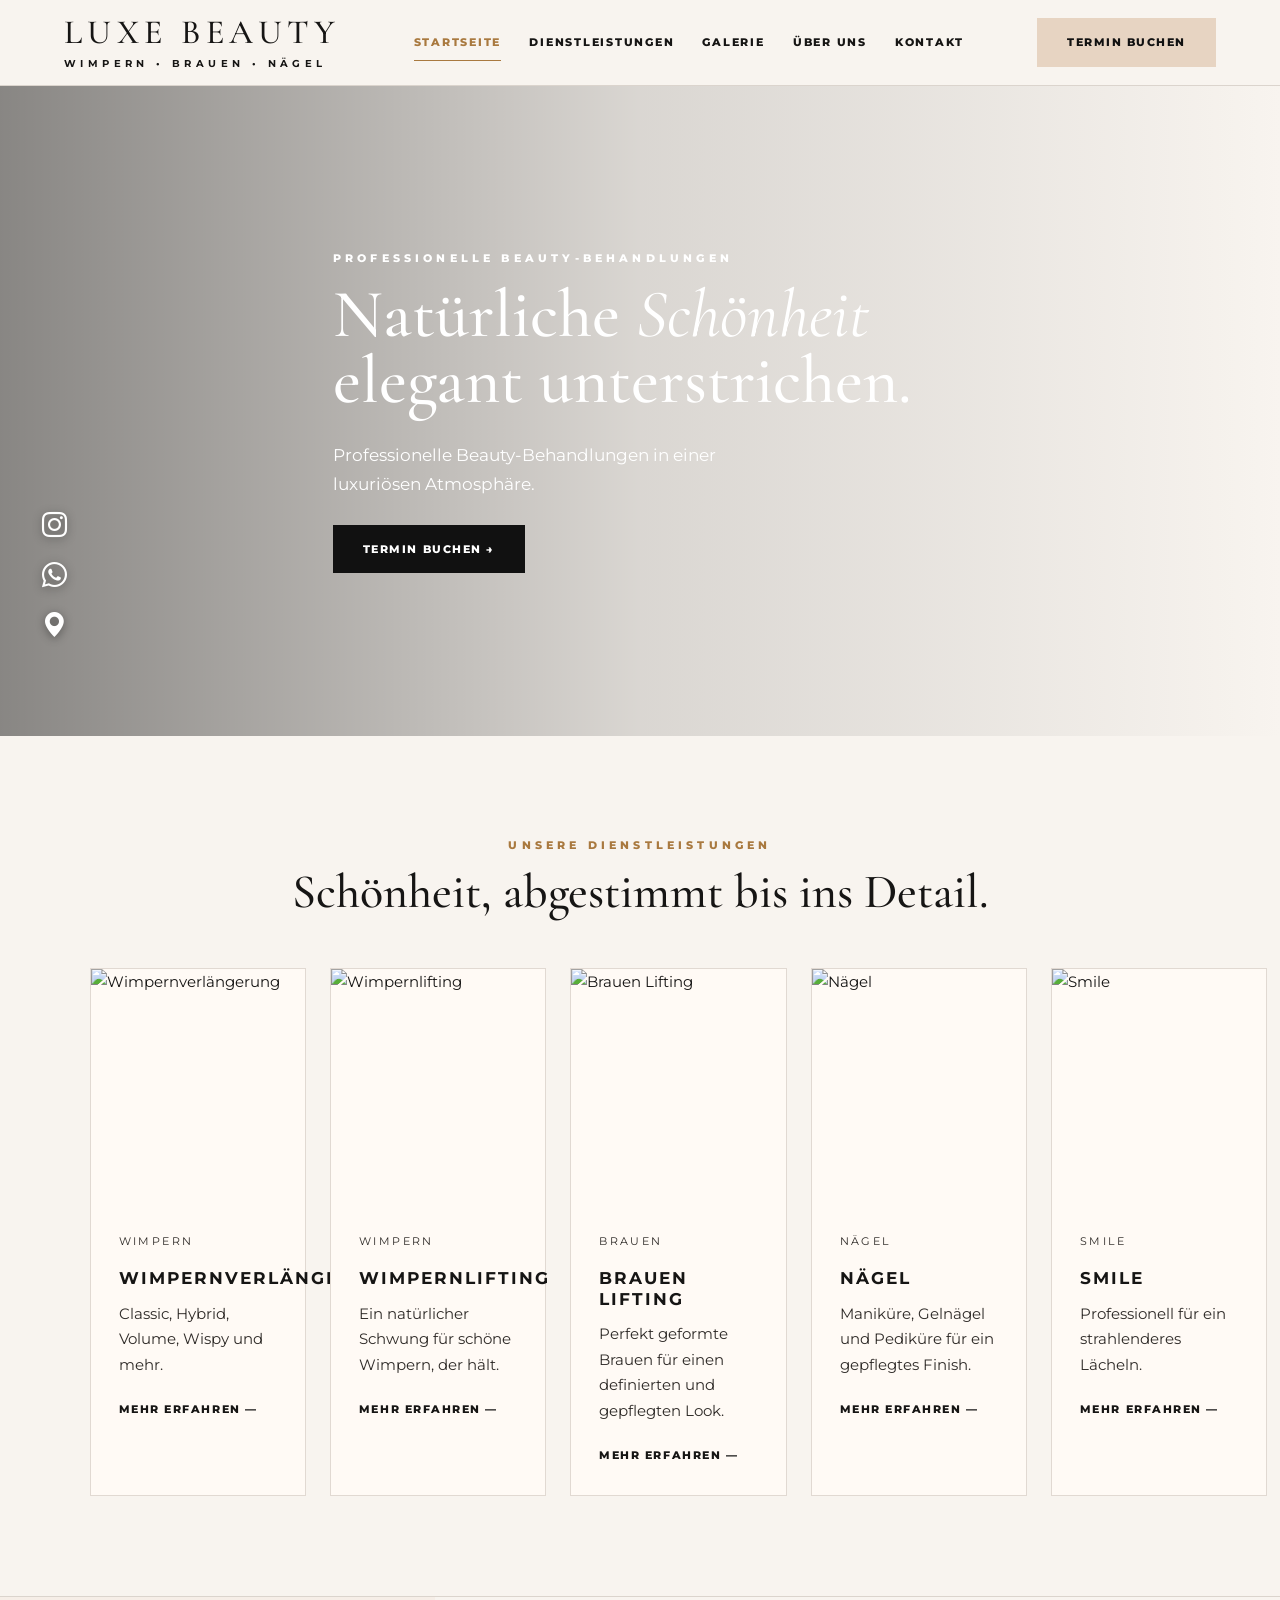
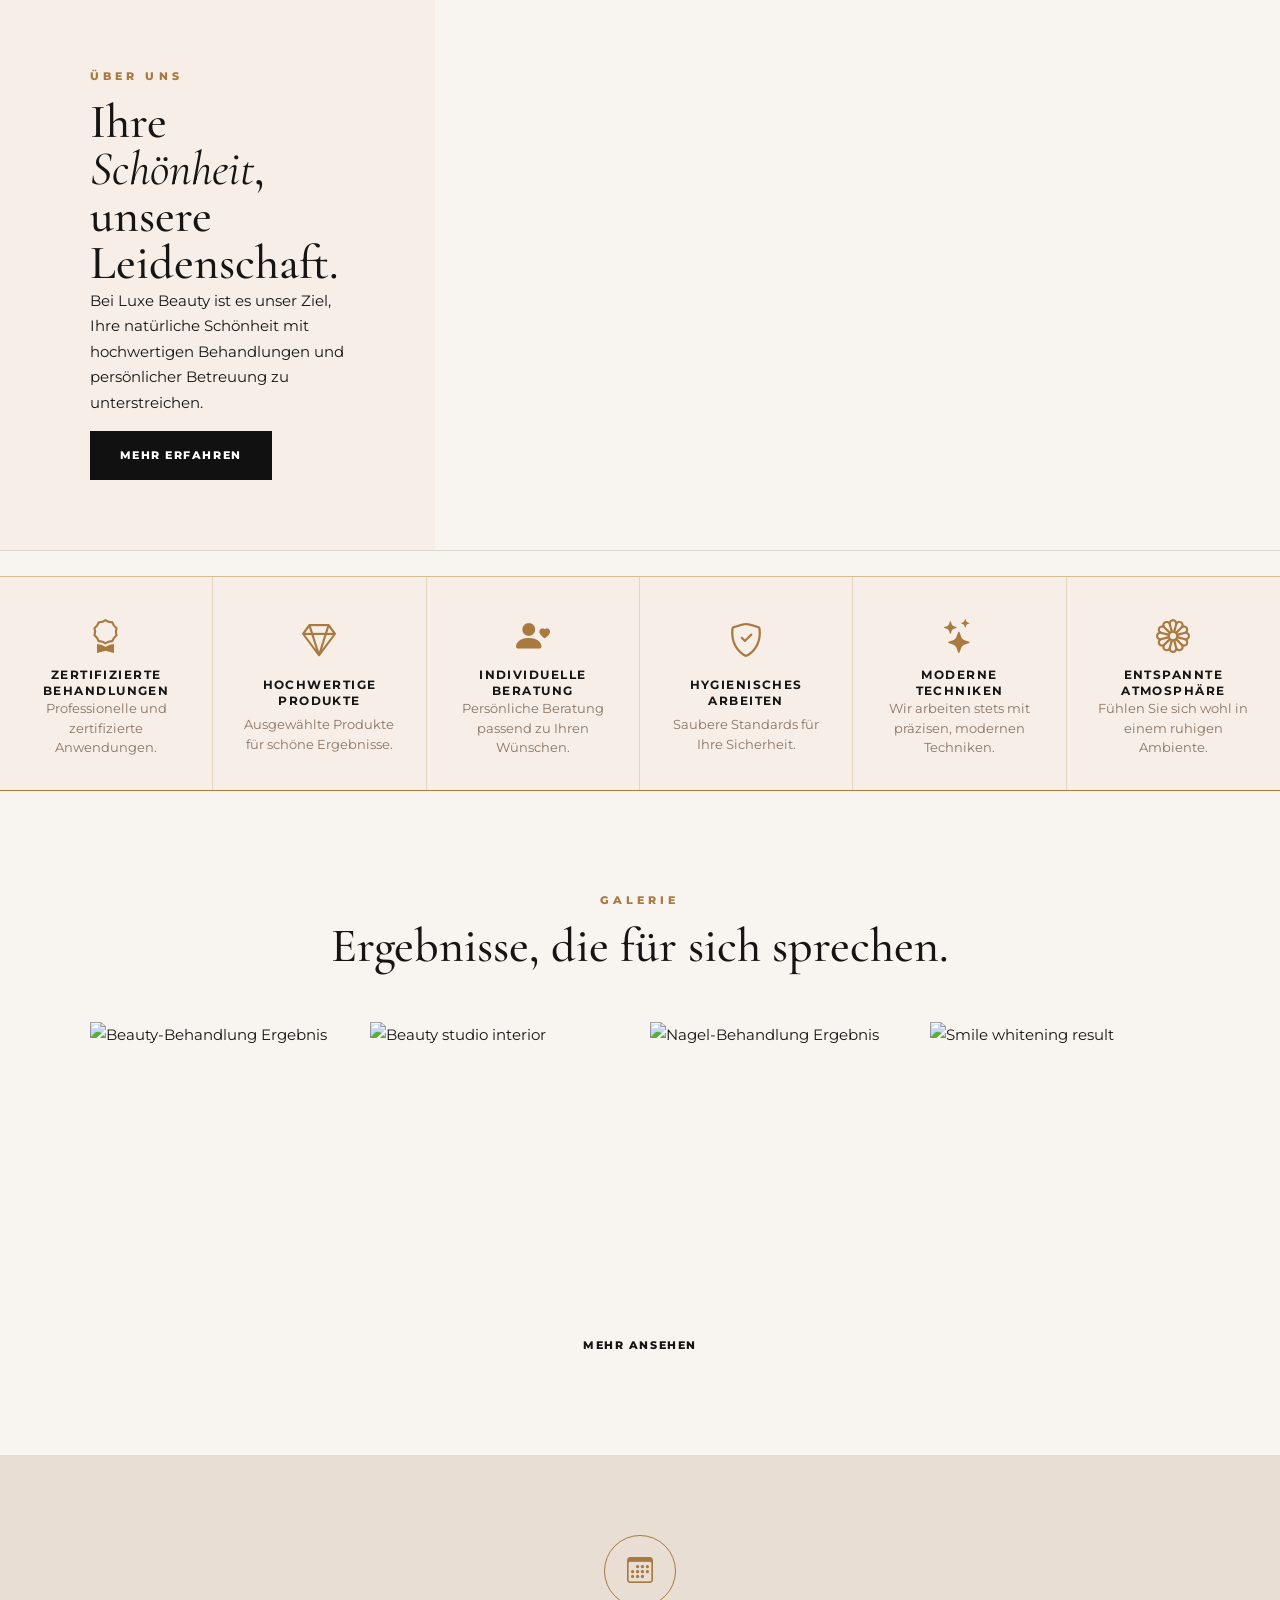
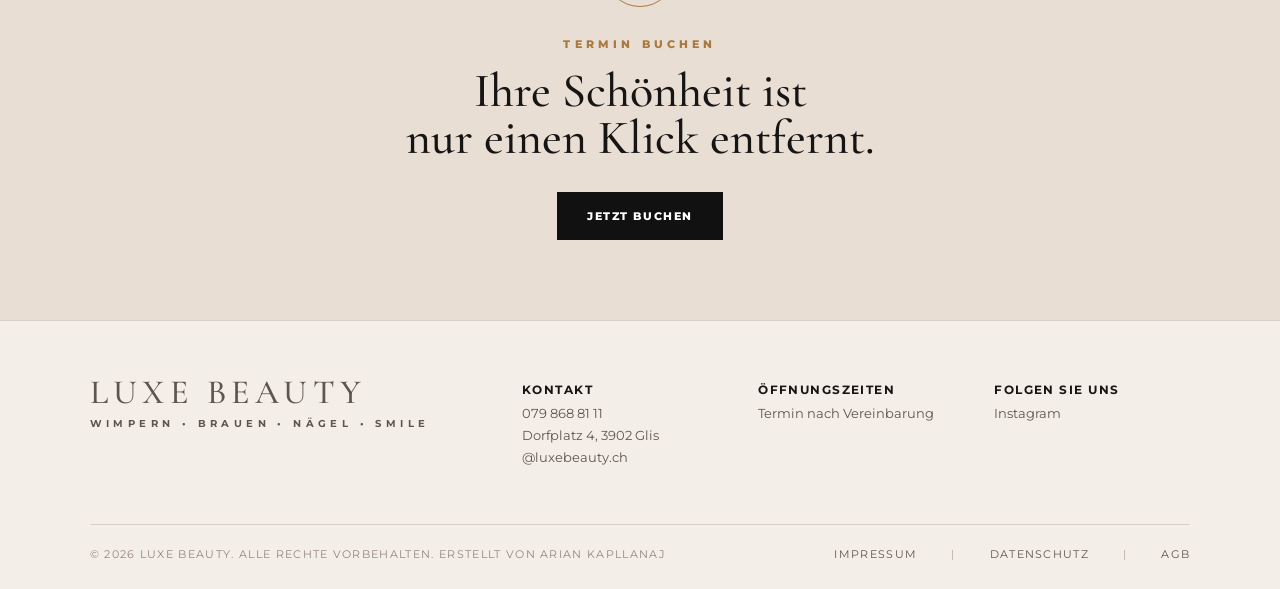
==== commit 6a08dce7: "german language" ====
--- a/index.html
+++ b/index.html
@@ -1,16 +1,16 @@
 <!doctype html>
-<html lang="en">
+<html lang="de-CH">
 
 <head>
     <meta charset="utf-8">
     <meta name="viewport" content="width=device-width, initial-scale=1">
-    <title>Luxe Beauty | Lashes, Brows, Nails & Beauty Services</title>
+    <title>Luxe Beauty | Wimpern, Brauen, Nägel & Beauty Behandlungen</title>
     <meta name="description"
-        content="Luxury beauty studio offering lashes, brows, nails, teeth whitening and premium treatments in an elegant atmosphere.">
+        content="Luxuriöses Beauty-Studio für Wimpern, Brauen, Nägel, Smile Beauty und hochwertige Behandlungen in eleganter Atmosphäre.">
     <meta name="robots" content="index, follow">
-    <meta property="og:title" content="Luxe Beauty | Lashes, Brows, Nails & Beauty Services">
+    <meta property="og:title" content="Luxe Beauty | Wimpern, Brauen, Nägel & Beauty Dienstleistungen">
     <meta property="og:description"
-        content="Luxury beauty studio offering lashes, brows, nails, teeth whitening and premium treatments in an elegant atmosphere.">
+        content="Luxuriöses Beauty-Studio für Wimpern, Brauen, Nägel, Smile Beauty und hochwertige Behandlungen in eleganter Atmosphäre.">
     <meta property="og:type" content="website">
     <link rel="preconnect" href="https://fonts.googleapis.com">
     <link rel="preconnect" href="https://fonts.gstatic.com" crossorigin>
@@ -64,99 +64,99 @@
 </head>
 
 <body>
-    <header class="site-header" id="top"><a class="logo" href="index.html" aria-label="Luxe Beauty home"><span>Luxe
-                Beauty</span><small>Lashes • Brows • Nails</small></a>
-        <nav class="desktop-nav" aria-label="Primary navigation"><a class="active" href="index.html">Home</a><a class=""
-                href="services.html">Services</a><a class="" href="gallery.html">Gallery</a><a class=""
-                href="about.html">About Us</a><a class="" href="contact.html">Contact</a></nav><a
-            class="btn btn-beige desktop-book" href="contact.html">Book Appointment</a><button class="menu-toggle"
-            aria-label="Open menu" aria-expanded="false"><span></span><span></span><span></span></button>
+    <header class="site-header" id="top"><a class="logo" href="index.html" aria-label="Luxe Beauty Startseite"><span>Luxe
+                Beauty</span><small>Wimpern • Brauen • Nägel</small></a>
+        <nav class="desktop-nav" aria-label="Hauptnavigation"><a class="active" href="index.html">Startseite</a><a class=""
+                href="services.html">Dienstleistungen</a><a class="" href="gallery.html">Galerie</a><a class=""
+                href="about.html">Über uns</a><a class="" href="contact.html">Kontakt</a></nav><a
+            class="btn btn-beige desktop-book" href="contact.html">Termin buchen</a><button class="menu-toggle"
+            aria-label="Menü öffnen" aria-expanded="false"><span></span><span></span><span></span></button>
     </header>
     <aside class="mobile-menu" aria-hidden="true">
         <div class="mobile-menu-inner">
-            <div class="mobile-menu-top"><a class="logo" href="index.html"><span>Luxe Beauty</span><small>Lashes • Brows
-                        • Nails</small></a><button class="menu-close" aria-label="Close menu">×</button></div><a
-                class="active" href="index.html">Home</a><a class="" href="services.html">Services</a><a class=""
-                href="gallery.html">Gallery</a><a class="" href="about.html">About Us</a><a class=""
-                href="contact.html">Contact</a><a class="btn btn-dark full" href="contact.html">Book an Appointment</a>
+            <div class="mobile-menu-top"><a class="logo" href="index.html"><span>Luxe Beauty</span><small>Wimpern • Brauen
+                        • Nägel</small></a><button class="menu-close" aria-label="Menü schliessen">×</button></div><a
+                class="active" href="index.html">Startseite</a><a class="" href="services.html">Dienstleistungen</a><a class=""
+                href="gallery.html">Galerie</a><a class="" href="about.html">Über uns</a><a class=""
+                href="contact.html">Kontakt</a><a class="btn btn-dark full" href="contact.html">Termin buchen</a>
             <div class="mobile-socials"><a href="https://instagram.com/luxebeauty.ch" aria-label="Instagram"
                     target="_blank"><i class="bi bi-instagram"></i></a><a href="https://wa.me/+41798688111"
                     aria-label="WhatsApp" target="_blank"><i class="bi bi-whatsapp"></i></a><a
-                    href="https://www.google.com/maps/place/Dorfpl.+4,+3902+Brig-Glis,+Switzerland/" aria-label="Map"
+                    href="https://www.google.com/maps/place/Dorfpl.+4,+3902+Brig-Glis,+Switzerland/" aria-label="Karte"
                     target="_blank"><i class="bi bi-geo-alt-fill"></i></a></div>
         </div>
     </aside>
     <main>
         <section class="hero">
-            <div class="hero-socials" aria-label="Social links"><a href="https://instagram.com/luxebeauty.ch"
+            <div class="hero-socials" aria-label="Social-Media-Links"><a href="https://instagram.com/luxebeauty.ch"
                     aria-label="Instagram" target="_blank"><i class="bi bi-instagram"></i></a><a
                     href="https://wa.me/+41798688111" aria-label="WhatsApp" target="_blank"><i
                         class="bi bi-whatsapp"></i></a><a
-                    href="https://www.google.com/maps/place/Dorfpl.+4,+3902+Brig-Glis,+Switzerland/" aria-label="Map"
+                    href="https://www.google.com/maps/place/Dorfpl.+4,+3902+Brig-Glis,+Switzerland/" aria-label="Karte"
                     target="_blank"><i class="bi bi-geo-alt-fill"></i></a></div>
             <div class="hero-content reveal">
-                <p class="eyebrow">Professional beauty services</p>
-                <h1>Enhancing your <em>natural</em> beauty.</h1>
-                <p>Professional beauty services in a luxurious atmosphere.</p><a class="btn btn-dark"
-                    href="booking.php">Book your appointment <span>→</span></a>
+                <p class="eyebrow">Professionelle Beauty-Behandlungen</p>
+                <h1>Natürliche <em>Schönheit</em> elegant unterstrichen.</h1>
+                <p>Professionelle Beauty-Behandlungen in einer luxuriösen Atmosphäre.</p><a class="btn btn-dark"
+                    href="booking.php">Termin buchen <span>→</span></a>
             </div>
         </section>
         <section class="section services-overview reveal">
-            <p class="eyebrow center">Our Services</p>
-            <h2>Beauty tailored to perfection.</h2>
+            <p class="eyebrow center">Unsere Dienstleistungen</p>
+            <h2>Schönheit, abgestimmt bis ins Detail.</h2>
             <div class="service-icons">
-                <div><span>⌁</span><strong>Lashes</strong></div>
-                <div><span>︵</span><strong>Brows</strong></div>
-                <div><span>♢</span><strong>Nails</strong></div>
-                <div><span>♡</span><strong>Teeth</strong></div>
+                <div><span>⌁</span><strong>Wimpern</strong></div>
+                <div><span>︵</span><strong>Brauen</strong></div>
+                <div><span>♢</span><strong>Nägel</strong></div>
+                <div><span>♡</span><strong>Smile</strong></div>
             </div>
             <div class="service-grid service-grid-balanced">
                 <article class="service-card reveal"><img loading="lazy"
                         src="https://images.unsplash.com/photo-1589710751893-f9a6770ad71b?auto=format&fit=crop&w=900&q=80"
-                        alt="Lash Extensions">
-                    <div class="service-card-body">
-                        <p class="service-category">Lashes</p>
-                        <h3>Lash Extensions</h3>
-                        <p>Classic, Hybrid, Volume, Wispy & more.</p><a href="services.html">More info <span>—</span></a>
+                        alt="Wimpernverlängerung">
+                    <div class="service-card-body">
+                        <p class="service-category">Wimpern</p>
+                        <h3>Wimpernverlängerung</h3>
+                        <p>Classic, Hybrid, Volume, Wispy und mehr.</p><a href="services.html">Mehr erfahren <span>—</span></a>
                     </div>
                 </article>
                 <article class="service-card reveal"><img loading="lazy"
                         src="https://images.unsplash.com/photo-1596704017254-9b121068fb31?auto=format&fit=crop&w=900&q=80"
-                        alt="Lash Lifting">
-                    <div class="service-card-body">
-                        <p class="service-category">Lashes</p>
-                        <h3>Lash Lifting</h3>
-                        <p>A natural lift for beautiful lashes that last.</p><a href="services.html">More info
+                        alt="Wimpernlifting">
+                    <div class="service-card-body">
+                        <p class="service-category">Wimpern</p>
+                        <h3>Wimpernlifting</h3>
+                        <p>Ein natürlicher Schwung für schöne Wimpern, der hält.</p><a href="services.html">Mehr erfahren
                             <span>—</span></a>
                     </div>
                 </article>
                 <article class="service-card reveal"><img loading="lazy"
                         src="https://images.unsplash.com/photo-1621605815971-fbc98d665033?auto=format&fit=crop&w=900&q=80"
-                        alt="Brow Lifting">
-                    <div class="service-card-body">
-                        <p class="service-category">Brows</p>
-                        <h3>Brow Lifting</h3>
-                        <p>Perfectly shaped brows for a defined and flawless look.</p><a href="services.html">More info
+                        alt="Brauen Lifting">
+                    <div class="service-card-body">
+                        <p class="service-category">Brauen</p>
+                        <h3>Brauen Lifting</h3>
+                        <p>Perfekt geformte Brauen für einen definierten und gepflegten Look.</p><a href="services.html">Mehr erfahren
                             <span>—</span></a>
                     </div>
                 </article>
                 <article class="service-card reveal"><img loading="lazy"
                         src="https://images.unsplash.com/photo-1604654894610-df63bc536371?auto=format&fit=crop&w=900&q=80"
-                        alt="Nails">
-                    <div class="service-card-body">
-                        <p class="service-category">Nails</p>
-                        <h3>Nails</h3>
-                        <p>Manicure, Gel nails & Pedicure for a flawless finish.</p><a href="services.html">More info
+                        alt="Nägel">
+                    <div class="service-card-body">
+                        <p class="service-category">Nägel</p>
+                        <h3>Nägel</h3>
+                        <p>Maniküre, Gelnägel und Pediküre für ein gepflegtes Finish.</p><a href="services.html">Mehr erfahren
                             <span>—</span></a>
                     </div>
                 </article>
                 <article class="service-card reveal"><img loading="lazy"
                         src="https://images.unsplash.com/photo-1606811971618-4486d14f3f99?auto=format&fit=crop&w=900&q=80"
-                        alt="Teeth">
-                    <div class="service-card-body">
-                        <p class="service-category">Teeth</p>
-                        <h3>Teeth</h3>
-                        <p>Professional for a brighter smile.</p><a href="services.html">More info
+                        alt="Smile">
+                    <div class="service-card-body">
+                        <p class="service-category">Smile</p>
+                        <h3>Smile</h3>
+                        <p>Professionell für ein strahlenderes Lächeln.</p><a href="services.html">Mehr erfahren
                             <span>—</span></a>
                     </div>
                 </article>
@@ -166,7 +166,7 @@
                     <div class="service-card-body">
                         <p class="service-category">Face Care</p>
                         <h3>Facial Treatments</h3>
-                        <p>Revitalizing skin treatments with luxurious care.</p><a href="services.html">More info
+                        <p>Revitalizing skin treatments with luxurious care.</p><a href="services.html">Mehr erfahren
                             <span>—</span></a>
                     </div>
                 </article> -->
@@ -176,7 +176,7 @@
                     <div class="service-card-body">
                         <p class="service-category">Body Care</p>
                         <h3>Waxing</h3>
-                        <p>Smooth, long-lasting results with gentle care.</p><a href="services.html">More info
+                        <p>Smooth, long-lasting results with gentle care.</p><a href="services.html">Mehr erfahren
                             <span>—</span></a>
                     </div>
                 </article> -->
@@ -184,72 +184,71 @@
         </section>
         <section class="about split-section">
             <div class="split-copy reveal">
-                <p class="eyebrow">About Us</p>
-                <h2>Your <em>beauty</em>, our passion.</h2>
-                <p>At Luxe Beauty, our goal is to enhance your natural beauty with high-quality treatments and
-                    individual care.</p><a class="btn btn-dark" href="about.html">Learn More</a>
-            </div>
-            <div class="split-image reveal" role="img" aria-label="Luxury beauty studio interior"></div>
+                <p class="eyebrow">Über uns</p>
+                <h2>Ihre <em>Schönheit</em>, unsere Leidenschaft.</h2>
+                <p>Bei Luxe Beauty ist es unser Ziel, Ihre natürliche Schönheit mit hochwertigen Behandlungen und persönlicher Betreuung zu unterstreichen.</p><a class="btn btn-dark" href="about.html">Mehr erfahren</a>
+            </div>
+            <div class="split-image reveal" role="img" aria-label="Luxuriöses Beauty-Studio Interieur"></div>
         </section>
         <br>
         <section class="benefits reveal" aria-label="Benefits">
-            <div><span><i class="bi bi-award"></i></span><strong>Certified Treatments</strong>
-                <p>Professional and certified applications.</p>
-            </div>
-            <div><span><i class="bi bi-gem"></i></span><strong>High Quality Products</strong>
-                <p>Selected products for beautiful results.</p>
-            </div>
-            <div><span><i class="bi bi-person-heart"></i></span><strong>Individual Consultation</strong>
-                <p>Personal advice for your wishes.</p>
-            </div>
-            <div><span><i class="bi bi-shield-check"></i></span><strong>Hygienic Working</strong>
-                <p>Clean standards for your safety.</p>
-            </div>
-            <div><span><i class="bi bi-stars"></i></span><strong>Modern Techniques</strong>
-                <p>Always using refined techniques.</p>
-            </div>
-            <div><span><i class="bi bi-flower1"></i></span><strong>Relaxing Atmosphere</strong>
-                <p>Feel comfortable in a calm ambience.</p>
+            <div><span><i class="bi bi-award"></i></span><strong>Zertifizierte Behandlungen</strong>
+                <p>Professionelle und zertifizierte Anwendungen.</p>
+            </div>
+            <div><span><i class="bi bi-gem"></i></span><strong>Hochwertige Produkte</strong>
+                <p>Ausgewählte Produkte für schöne Ergebnisse.</p>
+            </div>
+            <div><span><i class="bi bi-person-heart"></i></span><strong>Individuelle Beratung</strong>
+                <p>Persönliche Beratung passend zu Ihren Wünschen.</p>
+            </div>
+            <div><span><i class="bi bi-shield-check"></i></span><strong>Hygienisches Arbeiten</strong>
+                <p>Saubere Standards für Ihre Sicherheit.</p>
+            </div>
+            <div><span><i class="bi bi-stars"></i></span><strong>Moderne Techniken</strong>
+                <p>Wir arbeiten stets mit präzisen, modernen Techniken.</p>
+            </div>
+            <div><span><i class="bi bi-flower1"></i></span><strong>Entspannte Atmosphäre</strong>
+                <p>Fühlen Sie sich wohl in einem ruhigen Ambiente.</p>
             </div>
         </section>
         <section class="section gallery reveal">
-            <p class="eyebrow center">Gallery</p>
-            <h2>Results that speak for themselves.</h2>
+            <p class="eyebrow center">Galerie</p>
+            <h2>Ergebnisse, die für sich sprechen.</h2>
             <div class="gallery-grid"><img loading="lazy"
                     src="https://images.unsplash.com/photo-1589710751893-f9a6770ad71b?auto=format&fit=crop&w=900&q=80"
-                    alt="Beauty treatment result"><img loading="lazy"
+                    alt="Beauty-Behandlung Ergebnis"><img loading="lazy"
                     src="https://images.unsplash.com/photo-1515377905703-c4788e51af15?auto=format&fit=crop&w=900&q=80"
                     alt="Beauty studio interior"><img loading="lazy"
                     src="https://images.unsplash.com/photo-1604654894610-df63bc536371?auto=format&fit=crop&w=900&q=80"
-                    alt="Nail treatment result"><img loading="lazy"
+                    alt="Nagel-Behandlung Ergebnis"><img loading="lazy"
                     src="https://images.unsplash.com/photo-1606811971618-4486d14f3f99?auto=format&fit=crop&w=900&q=80"
-                    alt="Teeth whitening result"></div><a class="text-link" href="gallery.html">View more</a>
+                    alt="Smile whitening result"></div><a class="text-link" href="gallery.html">Mehr ansehen</a>
         </section>
         <section class="appointment-band reveal">
             <div class="calendar-icon"><i class="bi bi-calendar3"></i></div>
-            <p class="eyebrow center">Book an Appointment</p>
-            <h2>Your beauty is<br>just one click away.</h2><a class="btn btn-dark" href="contact.html">Book Now</a>
+            <p class="eyebrow center">Termin buchen</p>
+            <h2>Ihre Schönheit ist<br>nur einen Klick entfernt.</h2><a class="btn btn-dark" href="contact.html">Jetzt buchen</a>
         </section>
     </main>
     <footer class="site-footer">
-        <div><a class="logo" href="index.html"><span>Luxe Beauty</span><small>Lashes • Brows • Nails • Teeth
+        <div><a class="logo" href="index.html"><span>Luxe Beauty</span><small>Wimpern • Brauen • Nägel • Smile
                     </small></a></div>
-        <div><strong>Contact</strong>
+        <div><strong>Kontakt</strong>
             <p>079 868 81 11<br>Dorfplatz 4, 3902 Glis<br>@luxebeauty.ch</p>
         </div>
-        <div><strong>Opening Hours</strong>
+        <div><strong>Öffnungszeiten</strong>
             <p>Termin nach Vereinbarung</p>
         </div>
-        <div><strong>Follow Us</strong>
+        <div><strong>Folgen Sie uns</strong>
             <p><a href="https://instagram.com/luxebeauty.ch" target="_blank">Instagram</a></p>
         </div>
-        <div class="footer-bottom">© 2026 Luxe Beauty. All rights reserved. Build by Arian Kapllanaj
+        <div class="footer-bottom">© 2026 Luxe Beauty. Alle Rechte vorbehalten. Erstellt von Arian Kapllanaj
             <span class="legal-footer-links">
-                <button type="button" class="legal-link" data-legal-modal="imprint">Imprint</button>
+                <button type="button" class="legal-link" data-legal-modal="imprint">Impressum</button>
                 <span class="legal-separator">|</span>
-                <button type="button" class="legal-link" data-legal-modal="privacy">Privacy Policy</button>
+                <button type="button" class="legal-link" data-legal-modal="privacy">Datenschutz</button>
                 <span class="legal-separator">|</span>
-                <button type="button" class="legal-link" data-legal-modal="terms">Terms &amp; Conditions</button>
+                <button type="button" class="legal-link" data-legal-modal="terms">AGB</button>
             </span>
         </div>
     </footer>
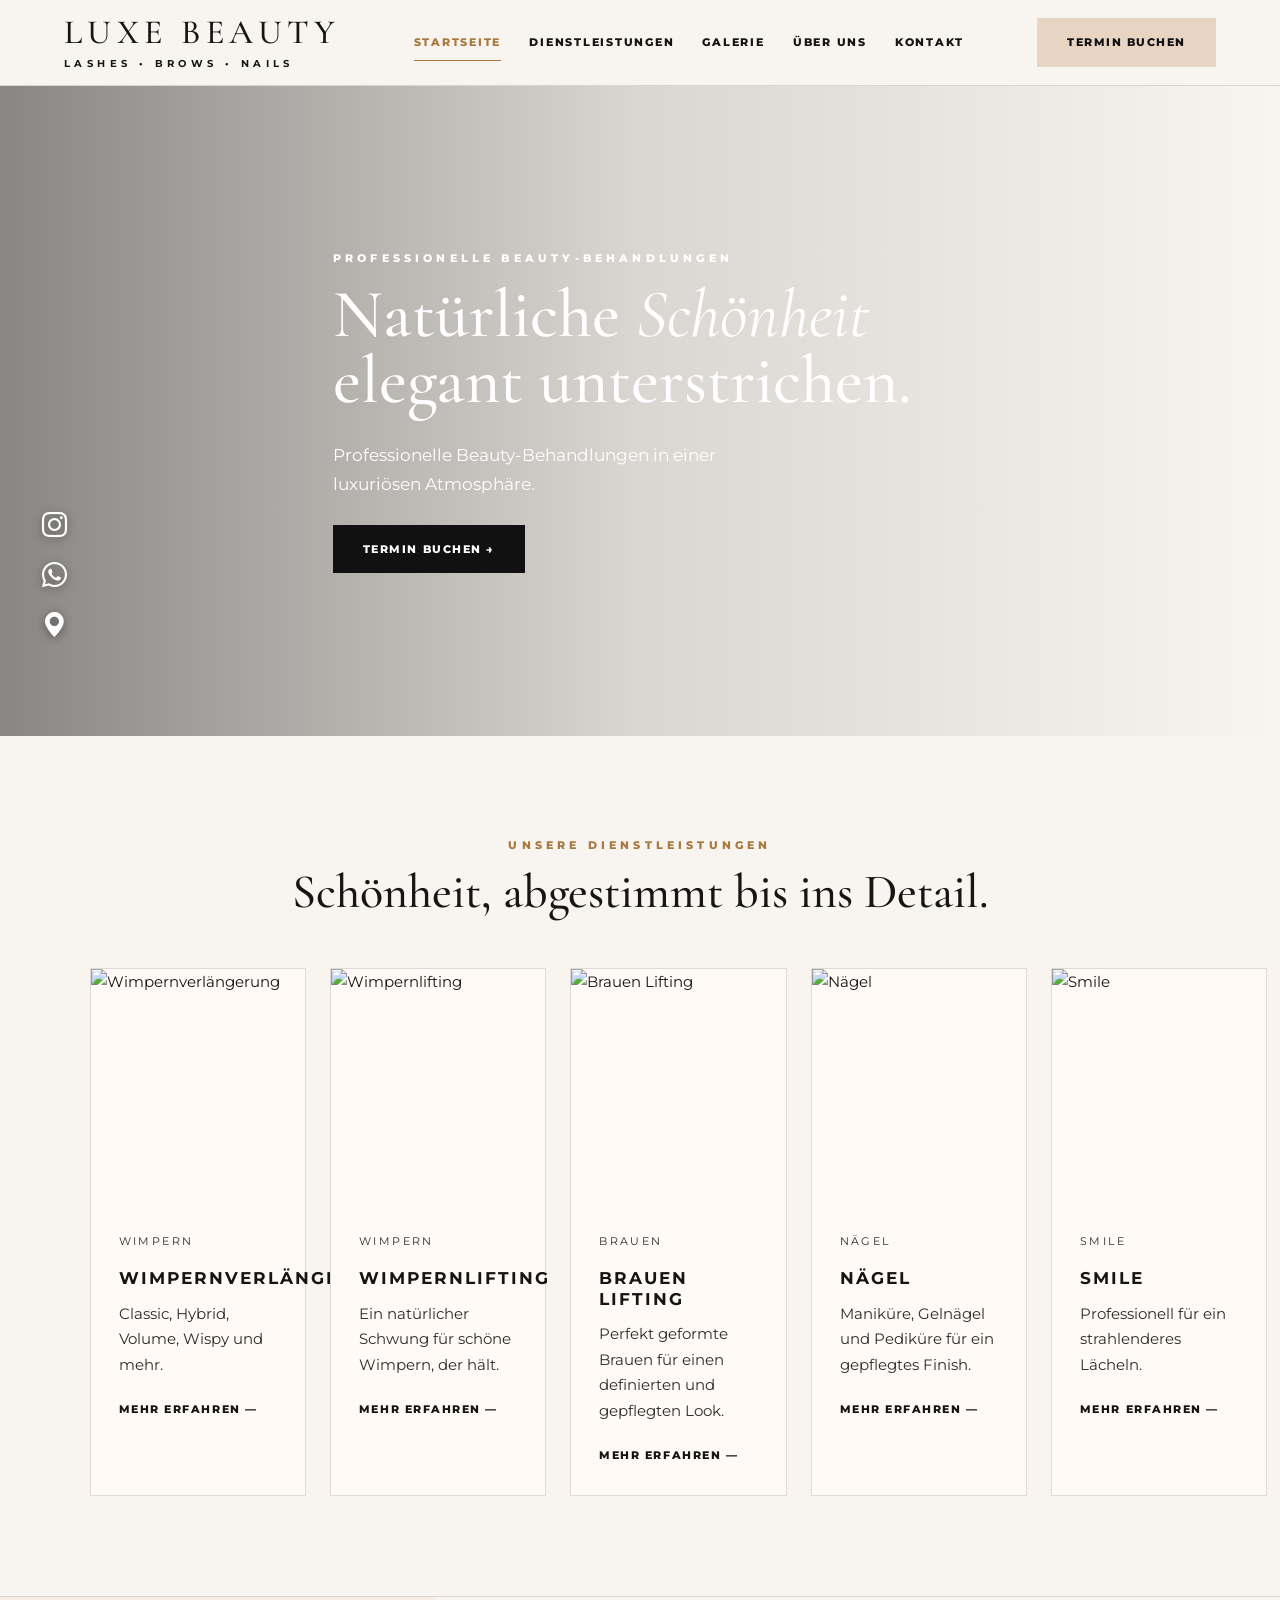
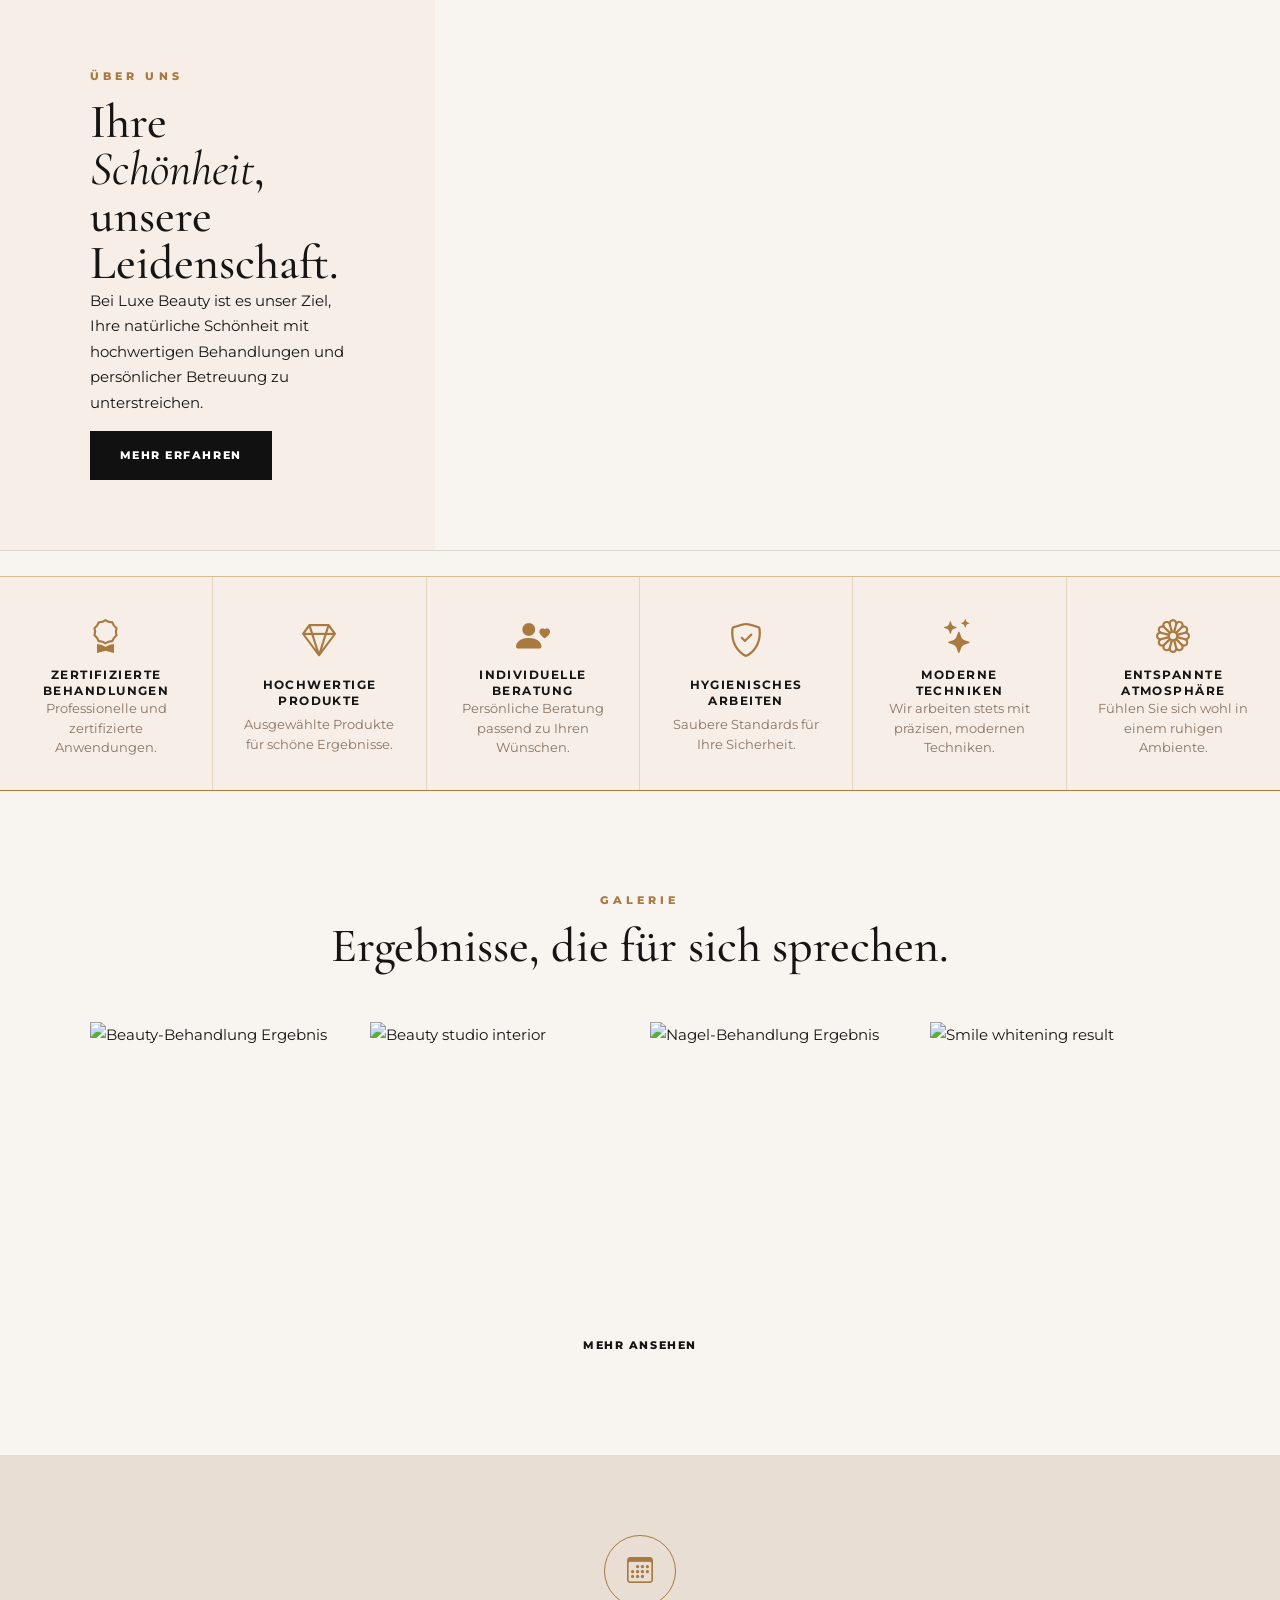
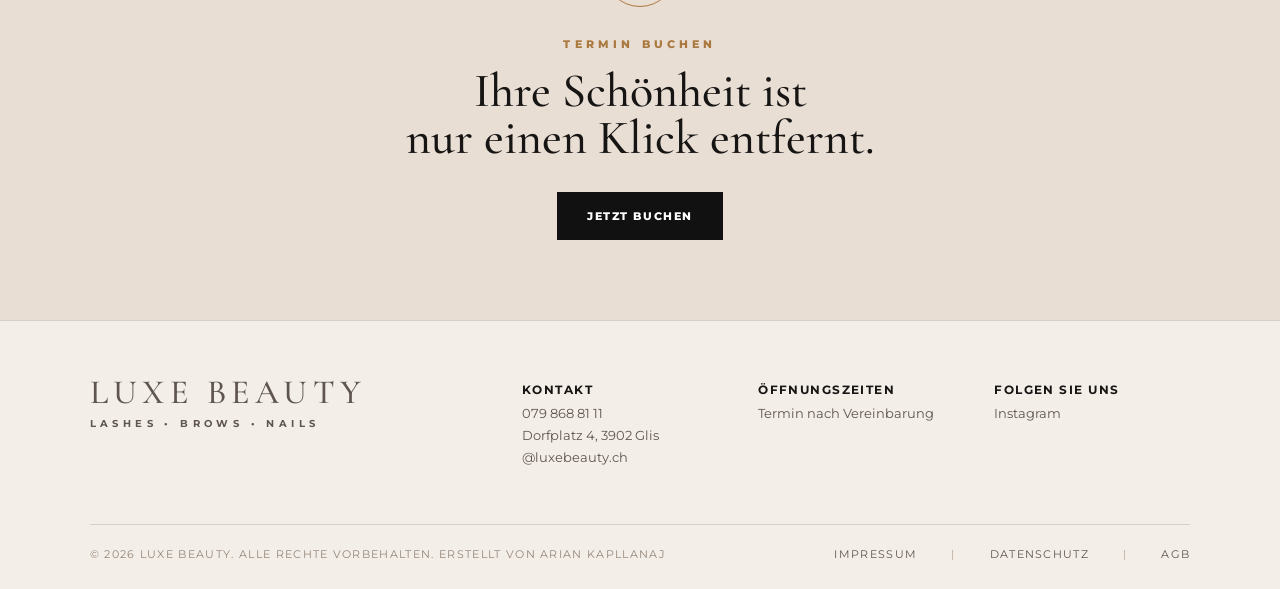
==== commit f739d507: "changes" ====
--- a/index.html
+++ b/index.html
@@ -65,7 +65,7 @@
 
 <body>
     <header class="site-header" id="top"><a class="logo" href="index.html" aria-label="Luxe Beauty Startseite"><span>Luxe
-                Beauty</span><small>Wimpern • Brauen • Nägel</small></a>
+                Beauty</span><small>Lashes • Brows • Nails</small></a>
         <nav class="desktop-nav" aria-label="Hauptnavigation"><a class="active" href="index.html">Startseite</a><a class=""
                 href="services.html">Dienstleistungen</a><a class="" href="gallery.html">Galerie</a><a class=""
                 href="about.html">Über uns</a><a class="" href="contact.html">Kontakt</a></nav><a
@@ -74,8 +74,7 @@
     </header>
     <aside class="mobile-menu" aria-hidden="true">
         <div class="mobile-menu-inner">
-            <div class="mobile-menu-top"><a class="logo" href="index.html"><span>Luxe Beauty</span><small>Wimpern • Brauen
-                        • Nägel</small></a><button class="menu-close" aria-label="Menü schliessen">×</button></div><a
+            <div class="mobile-menu-top"><a class="logo" href="index.html"><span>Luxe Beauty</span><small>Lashes • Brows • Nails</small></a><button class="menu-close" aria-label="Menü schliessen">×</button></div><a
                 class="active" href="index.html">Startseite</a><a class="" href="services.html">Dienstleistungen</a><a class=""
                 href="gallery.html">Galerie</a><a class="" href="about.html">Über uns</a><a class=""
                 href="contact.html">Kontakt</a><a class="btn btn-dark full" href="contact.html">Termin buchen</a>
@@ -105,9 +104,9 @@
             <p class="eyebrow center">Unsere Dienstleistungen</p>
             <h2>Schönheit, abgestimmt bis ins Detail.</h2>
             <div class="service-icons">
-                <div><span>⌁</span><strong>Wimpern</strong></div>
-                <div><span>︵</span><strong>Brauen</strong></div>
-                <div><span>♢</span><strong>Nägel</strong></div>
+                <div><span>⌁</span><strong>Lashes</strong></div>
+                <div><span>︵</span><strong>Brows</strong></div>
+                <div><span>♢</span><strong>Nails</strong></div>
                 <div><span>♡</span><strong>Smile</strong></div>
             </div>
             <div class="service-grid service-grid-balanced">
@@ -231,8 +230,7 @@
         </section>
     </main>
     <footer class="site-footer">
-        <div><a class="logo" href="index.html"><span>Luxe Beauty</span><small>Wimpern • Brauen • Nägel • Smile
-                    </small></a></div>
+        <div><a class="logo" href="index.html"><span>Luxe Beauty</span><small>Lashes • Brows • Nails</small></a></div>
         <div><strong>Kontakt</strong>
             <p>079 868 81 11<br>Dorfplatz 4, 3902 Glis<br>@luxebeauty.ch</p>
         </div>
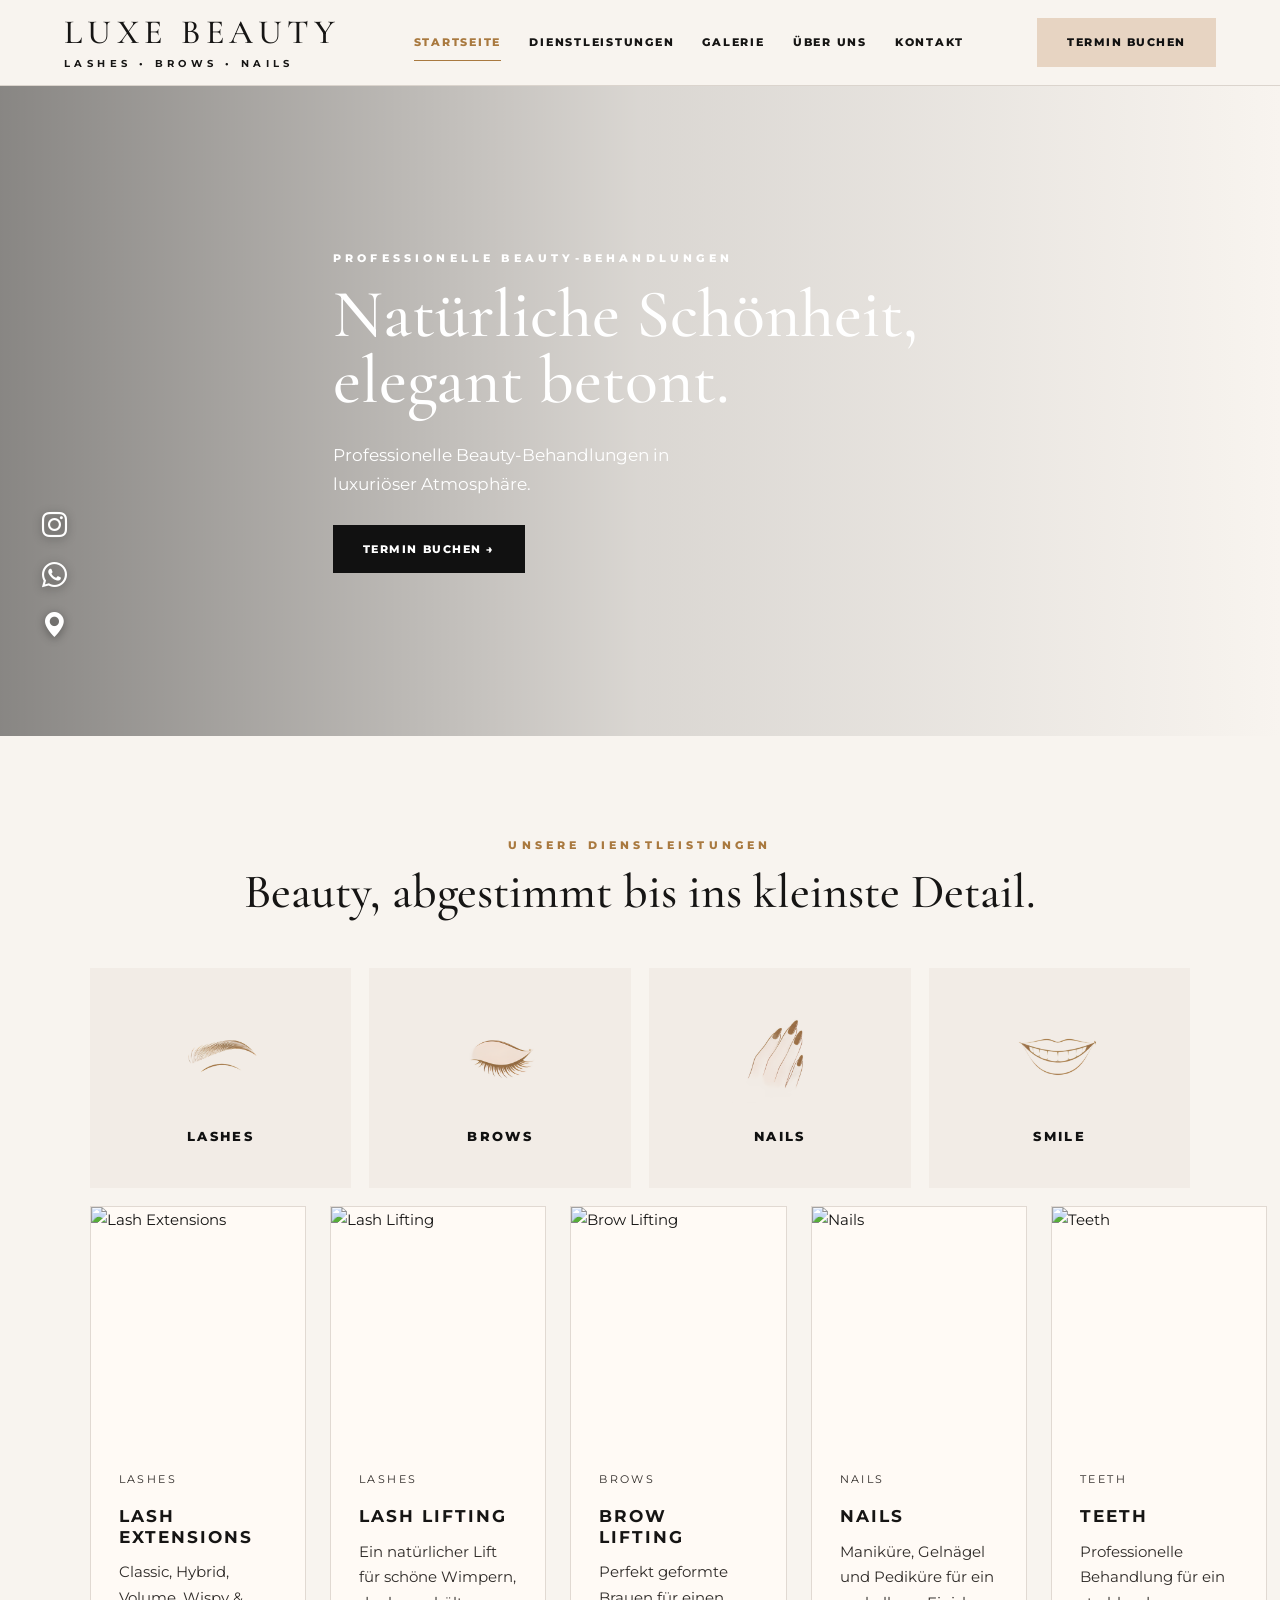
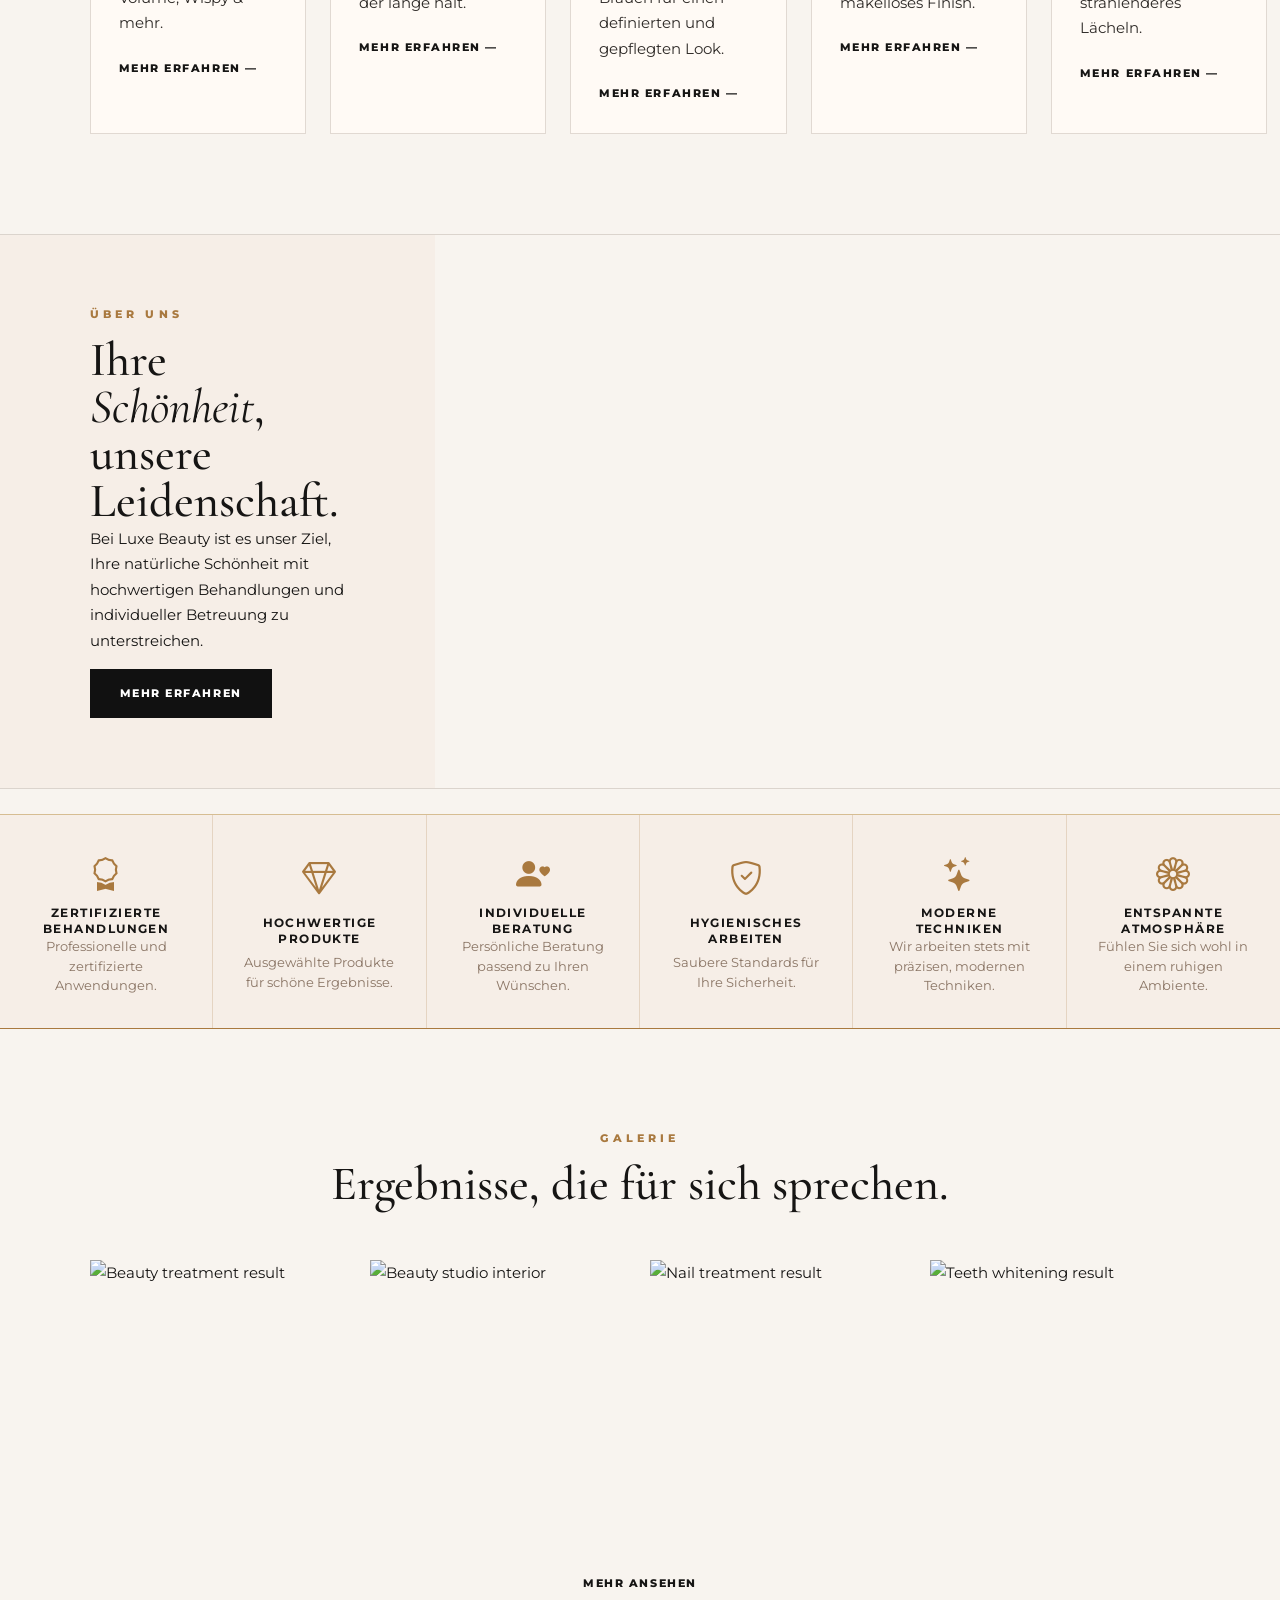
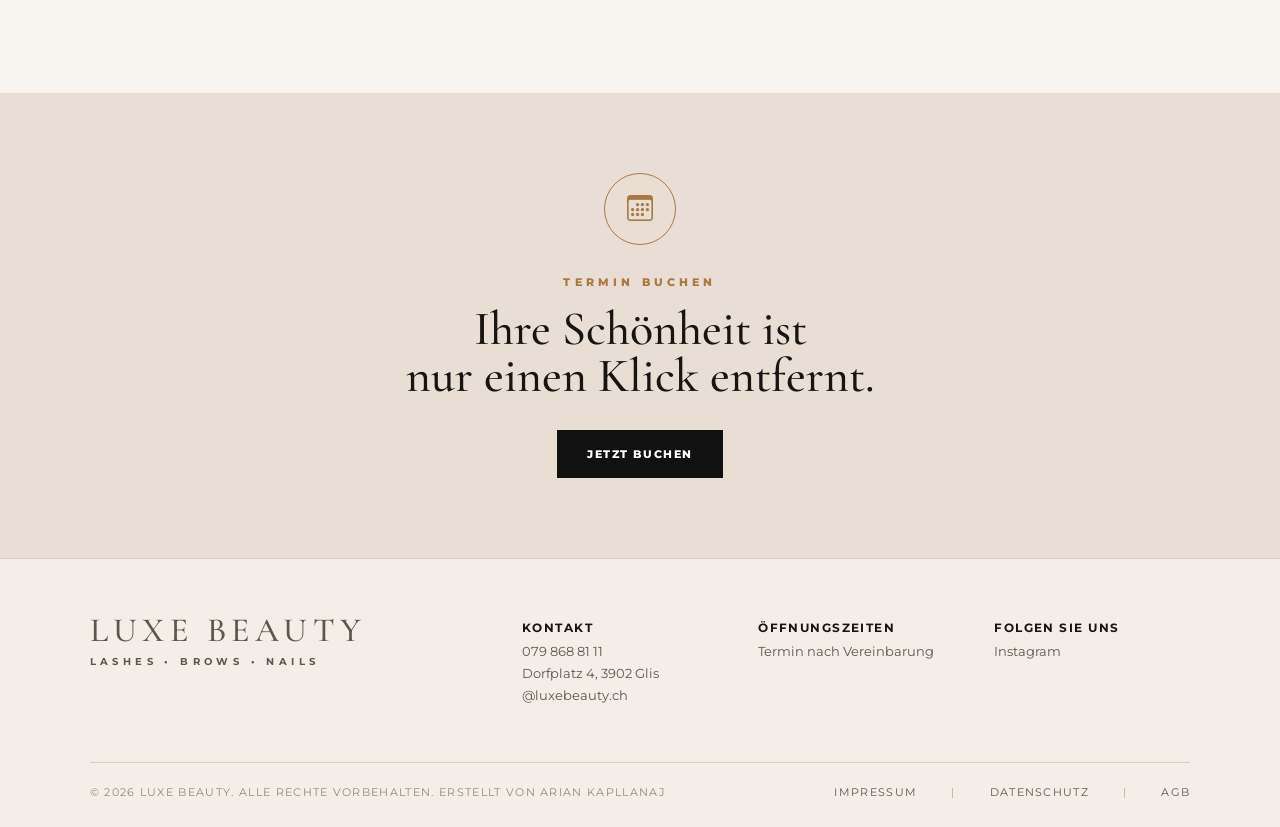
==== commit 59026ade: "requested changes" ====
--- a/index.html
+++ b/index.html
@@ -4,13 +4,13 @@
 <head>
     <meta charset="utf-8">
     <meta name="viewport" content="width=device-width, initial-scale=1">
-    <title>Luxe Beauty | Wimpern, Brauen, Nägel & Beauty Behandlungen</title>
+    <title>Luxe Beauty | Wimpern, Brauen, Nägel & Beauty-Behandlungen</title>
     <meta name="description"
-        content="Luxuriöses Beauty-Studio für Wimpern, Brauen, Nägel, Smile Beauty und hochwertige Behandlungen in eleganter Atmosphäre.">
+        content="Luxuriöses Beauty-Studio für Wimpern, Brauen, Nägel, Zahnaufhellung und hochwertige Beauty-Behandlungen in eleganter Atmosphäre.">
     <meta name="robots" content="index, follow">
-    <meta property="og:title" content="Luxe Beauty | Wimpern, Brauen, Nägel & Beauty Dienstleistungen">
+    <meta property="og:title" content="Luxe Beauty | Wimpern, Brauen, Nägel & Beauty-Behandlungen">
     <meta property="og:description"
-        content="Luxuriöses Beauty-Studio für Wimpern, Brauen, Nägel, Smile Beauty und hochwertige Behandlungen in eleganter Atmosphäre.">
+        content="Luxuriöses Beauty-Studio für Wimpern, Brauen, Nägel, Zahnaufhellung und hochwertige Beauty-Behandlungen in eleganter Atmosphäre.">
     <meta property="og:type" content="website">
     <link rel="preconnect" href="https://fonts.googleapis.com">
     <link rel="preconnect" href="https://fonts.gstatic.com" crossorigin>
@@ -74,7 +74,8 @@
     </header>
     <aside class="mobile-menu" aria-hidden="true">
         <div class="mobile-menu-inner">
-            <div class="mobile-menu-top"><a class="logo" href="index.html"><span>Luxe Beauty</span><small>Lashes • Brows • Nails</small></a><button class="menu-close" aria-label="Menü schliessen">×</button></div><a
+            <div class="mobile-menu-top"><a class="logo" href="index.html"><span>Luxe Beauty</span><small>Lashes • Brows
+                        • Nails</small></a><button class="menu-close" aria-label="Menü schliessen">×</button></div><a
                 class="active" href="index.html">Startseite</a><a class="" href="services.html">Dienstleistungen</a><a class=""
                 href="gallery.html">Galerie</a><a class="" href="about.html">Über uns</a><a class=""
                 href="contact.html">Kontakt</a><a class="btn btn-dark full" href="contact.html">Termin buchen</a>
@@ -87,7 +88,7 @@
     </aside>
     <main>
         <section class="hero">
-            <div class="hero-socials" aria-label="Social-Media-Links"><a href="https://instagram.com/luxebeauty.ch"
+            <div class="hero-socials" aria-label="Social links"><a href="https://instagram.com/luxebeauty.ch"
                     aria-label="Instagram" target="_blank"><i class="bi bi-instagram"></i></a><a
                     href="https://wa.me/+41798688111" aria-label="WhatsApp" target="_blank"><i
                         class="bi bi-whatsapp"></i></a><a
@@ -95,67 +96,83 @@
                     target="_blank"><i class="bi bi-geo-alt-fill"></i></a></div>
             <div class="hero-content reveal">
                 <p class="eyebrow">Professionelle Beauty-Behandlungen</p>
-                <h1>Natürliche <em>Schönheit</em> elegant unterstrichen.</h1>
-                <p>Professionelle Beauty-Behandlungen in einer luxuriösen Atmosphäre.</p><a class="btn btn-dark"
+                <h1>Natürliche Schönheit, elegant betont.</h1>
+                <p>Professionelle Beauty-Behandlungen in luxuriöser Atmosphäre.</p><a class="btn btn-dark"
                     href="booking.php">Termin buchen <span>→</span></a>
             </div>
         </section>
         <section class="section services-overview reveal">
             <p class="eyebrow center">Unsere Dienstleistungen</p>
-            <h2>Schönheit, abgestimmt bis ins Detail.</h2>
-            <div class="service-icons">
-                <div><span>⌁</span><strong>Lashes</strong></div>
-                <div><span>︵</span><strong>Brows</strong></div>
-                <div><span>♢</span><strong>Nails</strong></div>
-                <div><span>♡</span><strong>Smile</strong></div>
-            </div>
+            <h2>Beauty, abgestimmt bis ins kleinste Detail.</h2>
+            
+
+
+            <div class="service-image-icons">
+                <div>
+                    <img src="assets/images/icons/eyelash2.png" alt="Lashes">
+                    <strong>Lashes</strong>
+                </div>
+                <div>
+                    <img src="assets/images/icons/eyes2.png" alt="Brows">
+                    <strong>Brows</strong>
+                </div>
+                <div>
+                    <img src="assets/images/icons/nails2.png" alt="Nails">
+                    <strong>Nails</strong>
+                </div>
+                <div>
+                    <img src="assets/images/icons/smile2.png" alt="Smile">
+                    <strong>Smile</strong>
+                </div>
+            </div>
+
             <div class="service-grid service-grid-balanced">
                 <article class="service-card reveal"><img loading="lazy"
                         src="https://images.unsplash.com/photo-1589710751893-f9a6770ad71b?auto=format&fit=crop&w=900&q=80"
-                        alt="Wimpernverlängerung">
-                    <div class="service-card-body">
-                        <p class="service-category">Wimpern</p>
-                        <h3>Wimpernverlängerung</h3>
-                        <p>Classic, Hybrid, Volume, Wispy und mehr.</p><a href="services.html">Mehr erfahren <span>—</span></a>
+                        alt="Lash Extensions">
+                    <div class="service-card-body">
+                        <p class="service-category">Lashes</p>
+                        <h3>Lash Extensions</h3>
+                        <p>Classic, Hybrid, Volume, Wispy & mehr.</p><a href="services.html">Mehr erfahren <span>—</span></a>
                     </div>
                 </article>
                 <article class="service-card reveal"><img loading="lazy"
                         src="https://images.unsplash.com/photo-1596704017254-9b121068fb31?auto=format&fit=crop&w=900&q=80"
-                        alt="Wimpernlifting">
-                    <div class="service-card-body">
-                        <p class="service-category">Wimpern</p>
-                        <h3>Wimpernlifting</h3>
-                        <p>Ein natürlicher Schwung für schöne Wimpern, der hält.</p><a href="services.html">Mehr erfahren
+                        alt="Lash Lifting">
+                    <div class="service-card-body">
+                        <p class="service-category">Lashes</p>
+                        <h3>Lash Lifting</h3>
+                        <p>Ein natürlicher Lift für schöne Wimpern, der lange hält.</p><a href="services.html">Mehr erfahren
                             <span>—</span></a>
                     </div>
                 </article>
                 <article class="service-card reveal"><img loading="lazy"
                         src="https://images.unsplash.com/photo-1621605815971-fbc98d665033?auto=format&fit=crop&w=900&q=80"
-                        alt="Brauen Lifting">
-                    <div class="service-card-body">
-                        <p class="service-category">Brauen</p>
-                        <h3>Brauen Lifting</h3>
+                        alt="Brow Lifting">
+                    <div class="service-card-body">
+                        <p class="service-category">Brows</p>
+                        <h3>Brow Lifting</h3>
                         <p>Perfekt geformte Brauen für einen definierten und gepflegten Look.</p><a href="services.html">Mehr erfahren
                             <span>—</span></a>
                     </div>
                 </article>
                 <article class="service-card reveal"><img loading="lazy"
                         src="https://images.unsplash.com/photo-1604654894610-df63bc536371?auto=format&fit=crop&w=900&q=80"
-                        alt="Nägel">
-                    <div class="service-card-body">
-                        <p class="service-category">Nägel</p>
-                        <h3>Nägel</h3>
-                        <p>Maniküre, Gelnägel und Pediküre für ein gepflegtes Finish.</p><a href="services.html">Mehr erfahren
+                        alt="Nails">
+                    <div class="service-card-body">
+                        <p class="service-category">Nails</p>
+                        <h3>Nails</h3>
+                        <p>Maniküre, Gelnägel und Pediküre für ein makelloses Finish.</p><a href="services.html">Mehr erfahren
                             <span>—</span></a>
                     </div>
                 </article>
                 <article class="service-card reveal"><img loading="lazy"
                         src="https://images.unsplash.com/photo-1606811971618-4486d14f3f99?auto=format&fit=crop&w=900&q=80"
-                        alt="Smile">
-                    <div class="service-card-body">
-                        <p class="service-category">Smile</p>
-                        <h3>Smile</h3>
-                        <p>Professionell für ein strahlenderes Lächeln.</p><a href="services.html">Mehr erfahren
+                        alt="Teeth">
+                    <div class="service-card-body">
+                        <p class="service-category">Teeth</p>
+                        <h3>Teeth</h3>
+                        <p>Professionelle Behandlung für ein strahlenderes Lächeln.</p><a href="services.html">Mehr erfahren
                             <span>—</span></a>
                     </div>
                 </article>
@@ -185,9 +202,9 @@
             <div class="split-copy reveal">
                 <p class="eyebrow">Über uns</p>
                 <h2>Ihre <em>Schönheit</em>, unsere Leidenschaft.</h2>
-                <p>Bei Luxe Beauty ist es unser Ziel, Ihre natürliche Schönheit mit hochwertigen Behandlungen und persönlicher Betreuung zu unterstreichen.</p><a class="btn btn-dark" href="about.html">Mehr erfahren</a>
-            </div>
-            <div class="split-image reveal" role="img" aria-label="Luxuriöses Beauty-Studio Interieur"></div>
+                <p>Bei Luxe Beauty ist es unser Ziel, Ihre natürliche Schönheit mit hochwertigen Behandlungen und individueller Betreuung zu unterstreichen.</p><a class="btn btn-dark" href="about.html">Mehr erfahren</a>
+            </div>
+            <div class="split-image reveal" role="img" aria-label="Luxury beauty studio interior"></div>
         </section>
         <br>
         <section class="benefits reveal" aria-label="Benefits">
@@ -215,13 +232,13 @@
             <h2>Ergebnisse, die für sich sprechen.</h2>
             <div class="gallery-grid"><img loading="lazy"
                     src="https://images.unsplash.com/photo-1589710751893-f9a6770ad71b?auto=format&fit=crop&w=900&q=80"
-                    alt="Beauty-Behandlung Ergebnis"><img loading="lazy"
+                    alt="Beauty treatment result"><img loading="lazy"
                     src="https://images.unsplash.com/photo-1515377905703-c4788e51af15?auto=format&fit=crop&w=900&q=80"
                     alt="Beauty studio interior"><img loading="lazy"
                     src="https://images.unsplash.com/photo-1604654894610-df63bc536371?auto=format&fit=crop&w=900&q=80"
-                    alt="Nagel-Behandlung Ergebnis"><img loading="lazy"
+                    alt="Nail treatment result"><img loading="lazy"
                     src="https://images.unsplash.com/photo-1606811971618-4486d14f3f99?auto=format&fit=crop&w=900&q=80"
-                    alt="Smile whitening result"></div><a class="text-link" href="gallery.html">Mehr ansehen</a>
+                    alt="Teeth whitening result"></div><a class="text-link" href="gallery.html">Mehr ansehen</a>
         </section>
         <section class="appointment-band reveal">
             <div class="calendar-icon"><i class="bi bi-calendar3"></i></div>
@@ -230,7 +247,8 @@
         </section>
     </main>
     <footer class="site-footer">
-        <div><a class="logo" href="index.html"><span>Luxe Beauty</span><small>Lashes • Brows • Nails</small></a></div>
+        <div><a class="logo" href="index.html"><span>Luxe Beauty</span><small>Lashes • Brows • Nails
+                    </small></a></div>
         <div><strong>Kontakt</strong>
             <p>079 868 81 11<br>Dorfplatz 4, 3902 Glis<br>@luxebeauty.ch</p>
         </div>
@@ -251,11 +269,12 @@
         </div>
     </footer>
 
+
     <div class="legal-modal" id="legal-modal-imprint" aria-hidden="true" role="dialog" aria-modal="true"
         aria-labelledby="legal-title-imprint">
         <div class="legal-modal-backdrop" data-legal-close></div>
         <div class="legal-modal-panel" role="document">
-            <button type="button" class="legal-modal-close" aria-label="Close popup" data-legal-close>×</button>
+            <button type="button" class="legal-modal-close" aria-label="Popup schliessen" data-legal-close>×</button>
             <p class="eyebrow">Impressum</p>
             <h2 id="legal-title-imprint">Impressum</h2>
             <div class="legal-modal-content">
@@ -264,7 +283,7 @@
 
                 <h3>Kontakt</h3>
                 <p><strong>Telefon</strong><br>079 868 81 11</p>
-                <p><strong>E-Mail</strong><br>info@luxebeauty.ch</p>
+                <p><strong>E-Mail</strong><br>info@luxebeautystudio.ch</p>
                 <p><strong>Instagram</strong><br>@luxebeauty.ch</p>
 
                 <h3>Verantwortlich für den Inhalt</h3>
@@ -289,13 +308,13 @@
         aria-labelledby="legal-title-privacy">
         <div class="legal-modal-backdrop" data-legal-close></div>
         <div class="legal-modal-panel" role="document">
-            <button type="button" class="legal-modal-close" aria-label="Close popup" data-legal-close>×</button>
-            <p class="eyebrow">Datenschutzerklärung</p>
-            <h2 id="legal-title-privacy">Datenschutzerklärung</h2>
+            <button type="button" class="legal-modal-close" aria-label="Popup schliessen" data-legal-close>×</button>
+            <p class="eyebrow">Datenschutz</p>
+            <h2 id="legal-title-privacy">Datenschutz</h2>
             <div class="legal-modal-content">
                 <h3>1. Verantwortliche Stelle</h3>
                 <p>Luxe Beauty<br>Dorfplatz 4<br>3902 Glis, Schweiz</p>
-                <p>E-Mail: info@luxebeauty.ch<br>Telefon: 079 868 81 11</p>
+                <p>E-Mail: info@luxebeautystudio.ch<br>Telefon: 079 868 81 11</p>
 
                 <h3>2. Erhebung und Verwendung von Daten</h3>
                 <p>Wir verarbeiten personenbezogene Daten ausschliesslich zur Bearbeitung von Terminanfragen,
@@ -311,7 +330,7 @@
 
                 <h3>5. Ihre Rechte</h3>
                 <p>Sie haben jederzeit das Recht auf Auskunft, Berichtigung oder Löschung Ihrer personenbezogenen
-                    Daten. Bei Fragen kontaktieren Sie uns unter info@luxebeauty.ch.</p>
+                    Daten. Bei Fragen kontaktieren Sie uns unter info@luxebeautystudio.ch.</p>
             </div>
         </div>
     </div>
@@ -320,9 +339,9 @@
         aria-labelledby="legal-title-terms">
         <div class="legal-modal-backdrop" data-legal-close></div>
         <div class="legal-modal-panel" role="document">
-            <button type="button" class="legal-modal-close" aria-label="Close popup" data-legal-close>×</button>
-            <p class="eyebrow">Allgemeine Geschäftsbedingungen</p>
-            <h2 id="legal-title-terms">Allgemeine Geschäftsbedingungen (AGB)</h2>
+            <button type="button" class="legal-modal-close" aria-label="Popup schliessen" data-legal-close>×</button>
+            <p class="eyebrow">AGB</p>
+            <h2 id="legal-title-terms">AGB</h2>
             <div class="legal-modal-content">
                 <h3>1. Geltungsbereich</h3>
                 <p>Diese Allgemeinen Geschäftsbedingungen gelten für sämtliche Dienstleistungen von Luxe Beauty. Mit der
@@ -365,6 +384,8 @@
         </div>
     </div>
 
+    
+
     <script src="assets/js/main.js" defer></script>
 </body>
 
--- a/assets/css/style.css
+++ b/assets/css/style.css
@@ -310,6 +310,107 @@
     text-transform: uppercase;
     letter-spacing: .16em
 }
+
+.service-logo-icons {
+    display: grid !important;
+    grid-template-columns: repeat(4, 1fr);
+    gap: 14px;
+    width: 100%;
+    max-width: 1180px;
+    margin: 42px auto 18px;
+}
+
+.service-logo-icons div {
+    background-color: #eee3d8;
+    min-height: 190px;
+    padding: 28px 14px;
+    display: flex;
+    flex-direction: column;
+    justify-content: center;
+    align-items: center;
+    gap: 22px;
+    border: 0;
+    box-shadow: none;
+    transition: transform .28s ease, background .28s ease;
+}
+
+.service-logo-icons div:hover {
+    transform: translateY(-5px);
+    background: #eee3d8;
+}
+
+.service-logo-icons img {
+    width: 58px;
+    height: 58px;
+    object-fit: contain;
+    mix-blend-mode: multiply;
+    transition: transform .35s ease;
+}
+
+.service-logo-icons div:hover img {
+    transform: scale(1.04);
+}
+
+.service-logo-icons strong {
+    font-size: 13px;
+    font-weight: 800;
+    letter-spacing: .18em;
+    text-transform: uppercase;
+    color: #111;
+}
+
+@media(max-width:991px) {
+    .service-logo-icons {
+        grid-template-columns: repeat(4, 1fr);
+        gap: 8px;
+        width: 100%;
+        max-width: 100%;
+        margin-left: 0;
+        margin-right: 0;
+    }
+
+    .service-logo-icons div {
+        min-height: 120px;
+        padding: 18px 6px;
+        gap: 14px;
+        background: #eee3d8;
+    }
+
+    .service-logo-icons img {
+        width: 38px;
+        height: 38px;
+    }
+
+    .service-logo-icons strong {
+        font-size: 9px;
+        letter-spacing: .12em;
+    }
+}
+
+@media(max-width:520px) {
+    .service-logo-icons {
+        grid-template-columns: repeat(4, 1fr);
+        gap: 6px;
+        width: 100%;
+        max-width: 100%;
+    }
+
+    .service-logo-icons div {
+        min-height: 110px;
+        padding: 16px 5px;
+    }
+
+    .service-logo-icons img {
+        width: 34px;
+        height: 34px;
+    }
+
+    .service-logo-icons strong {
+        font-size: 8px;
+        letter-spacing: .10em;
+    }
+}
+
 
 .service-grid {
     display: grid;
@@ -1480,3 +1581,248 @@
         margin: -12px -8px 10px 16px;
     }
 }
+
+/* Final responsive fix: service logo icons 4-2-1 layout
+   iPad/tablet: 4 in one row
+   medium mobile: 2 by 2
+   small mobile: 1 by 1
+*/
+.services-overview .service-icons.service-logo-icons {
+    display: grid !important;
+    width: 100% !important;
+    max-width: 1180px !important;
+    margin: 42px auto 18px !important;
+    grid-template-columns: repeat(4, minmax(0, 1fr)) !important;
+    gap: 18px !important;
+}
+
+.services-overview .service-icons.service-logo-icons > div {
+    width: 100% !important;
+    min-width: 0 !important;
+    max-width: none !important;
+    min-height: 190px !important;
+    padding: 28px 14px !important;
+    background: #f2ece6;
+    display: flex !important;
+    flex-direction: column !important;
+    justify-content: center !important;
+    align-items: center !important;
+    gap: 22px !important;
+    border: 0 !important;
+    box-shadow: none !important;
+    text-align: center !important;
+}
+
+.services-overview .service-icons.service-logo-icons img {
+    display: block !important;
+    width: 58px !important;
+    height: 58px !important;
+    object-fit: contain !important;
+    mix-blend-mode: multiply;
+    margin: 0 auto !important;
+}
+
+.services-overview .service-icons.service-logo-icons strong {
+    display: block !important;
+    font-size: 13px !important;
+    font-weight: 800 !important;
+    letter-spacing: .18em !important;
+    text-transform: uppercase !important;
+    color: #111 !important;
+    white-space: nowrap !important;
+}
+
+/* iPad / tablet: keep all 4 in one row */
+@media (max-width: 991px) {
+    .services-overview {
+        padding-left: 24px !important;
+        padding-right: 24px !important;
+    }
+
+    .services-overview .service-icons.service-logo-icons {
+        grid-template-columns: repeat(4, minmax(0, 1fr)) !important;
+        width: 100% !important;
+        max-width: 100% !important;
+        gap: 12px !important;
+        margin-left: 0 !important;
+        margin-right: 0 !important;
+    }
+
+    .services-overview .service-icons.service-logo-icons > div {
+        min-height: 150px !important;
+        padding: 22px 8px !important;
+        gap: 16px !important;
+    }
+
+    .services-overview .service-icons.service-logo-icons img {
+        width: 48px !important;
+        height: 48px !important;
+    }
+
+    .services-overview .service-icons.service-logo-icons strong {
+        font-size: 10px !important;
+        letter-spacing: .10em !important;
+    }
+}
+
+/* Medium mobile: 2 by 2 */
+@media (max-width: 767px) {
+    .services-overview .service-icons.service-logo-icons {
+        grid-template-columns: repeat(2, minmax(0, 1fr)) !important;
+        gap: 14px !important;
+    }
+
+    .services-overview .service-icons.service-logo-icons > div {
+        min-height: 190px !important;
+        padding: 28px 14px !important;
+        gap: 20px !important;
+    }
+
+    .services-overview .service-icons.service-logo-icons img {
+        width: 78px !important;
+        height: 78px !important;
+    }
+
+    .services-overview .service-icons.service-logo-icons strong {
+        font-size: 12px !important;
+        letter-spacing: .16em !important;
+    }
+}
+
+/* Small mobile: 1 by 1 */
+@media (max-width: 520px) {
+    .services-overview .service-icons.service-logo-icons {
+        grid-template-columns: 1fr !important;
+        gap: 18px !important;
+        width: 100% !important;
+        max-width: 100% !important;
+    }
+
+    .services-overview .service-icons.service-logo-icons > div {
+        width: 100% !important;
+        min-height: 250px !important;
+        padding: 34px 24px !important;
+    }
+
+    .services-overview .service-icons.service-logo-icons img {
+        width: 130px !important;
+        height: 130px !important;
+    }
+
+    .services-overview .service-icons.service-logo-icons strong {
+        font-size: 13px !important;
+        letter-spacing: .22em !important;
+    }
+}
+
+/* Service image icons section */
+.service-image-icons {
+    display: grid;
+    grid-template-columns: repeat(4, minmax(0, 1fr));
+    gap: 18px;
+    width: 100%;
+    max-width: 1180px;
+    margin: 42px auto 18px;
+}
+
+.service-image-icons > div {
+    background: #f2ece6;
+    min-height: 220px;
+    padding: 28px 18px;
+    display: flex;
+    flex-direction: column;
+    justify-content: center;
+    align-items: center;
+    gap: 22px;
+    text-align: center;
+    transition: transform .28s ease, background .28s ease;
+}
+
+.service-image-icons > div:hover {
+    transform: translateY(-5px);
+    background: #eee4db;
+}
+
+.service-image-icons img {
+    width: 95px;
+    height: 95px;
+    object-fit: contain;
+    mix-blend-mode: multiply;
+}
+
+.service-image-icons strong {
+    font-size: 13px;
+    font-weight: 800;
+    letter-spacing: .18em;
+    text-transform: uppercase;
+    color: #111;
+}
+
+@media(max-width:991px) {
+    .service-image-icons {
+        grid-template-columns: repeat(4, minmax(0, 1fr));
+        gap: 12px;
+        max-width: 100%;
+    }
+
+    .service-image-icons > div {
+        min-height: 165px;
+        padding: 22px 8px;
+        gap: 16px;
+    }
+
+    .service-image-icons img {
+        width: 58px;
+        height: 58px;
+    }
+
+    .service-image-icons strong {
+        font-size: 9px;
+        letter-spacing: .08em;
+    }
+}
+
+@media(max-width:767px) {
+    .service-image-icons {
+        grid-template-columns: repeat(2, minmax(0, 1fr));
+        gap: 14px;
+    }
+
+    .service-image-icons > div {
+        min-height: 200px;
+        padding: 28px 14px;
+        gap: 20px;
+    }
+
+    .service-image-icons img {
+        width: 88px;
+        height: 88px;
+    }
+
+    .service-image-icons strong {
+        font-size: 12px;
+        letter-spacing: .16em;
+    }
+}
+
+@media(max-width:520px) {
+    .service-image-icons {
+        grid-template-columns: 1fr;
+        gap: 18px;
+    }
+
+    .service-image-icons > div {
+        min-height: 250px;
+        padding: 34px 24px;
+    }
+
+    .service-image-icons img {
+        width: 135px;
+        height: 135px;
+    }
+
+    .service-image-icons strong {
+        font-size: 13px;
+        letter-spacing: .22em;
+    }
+}
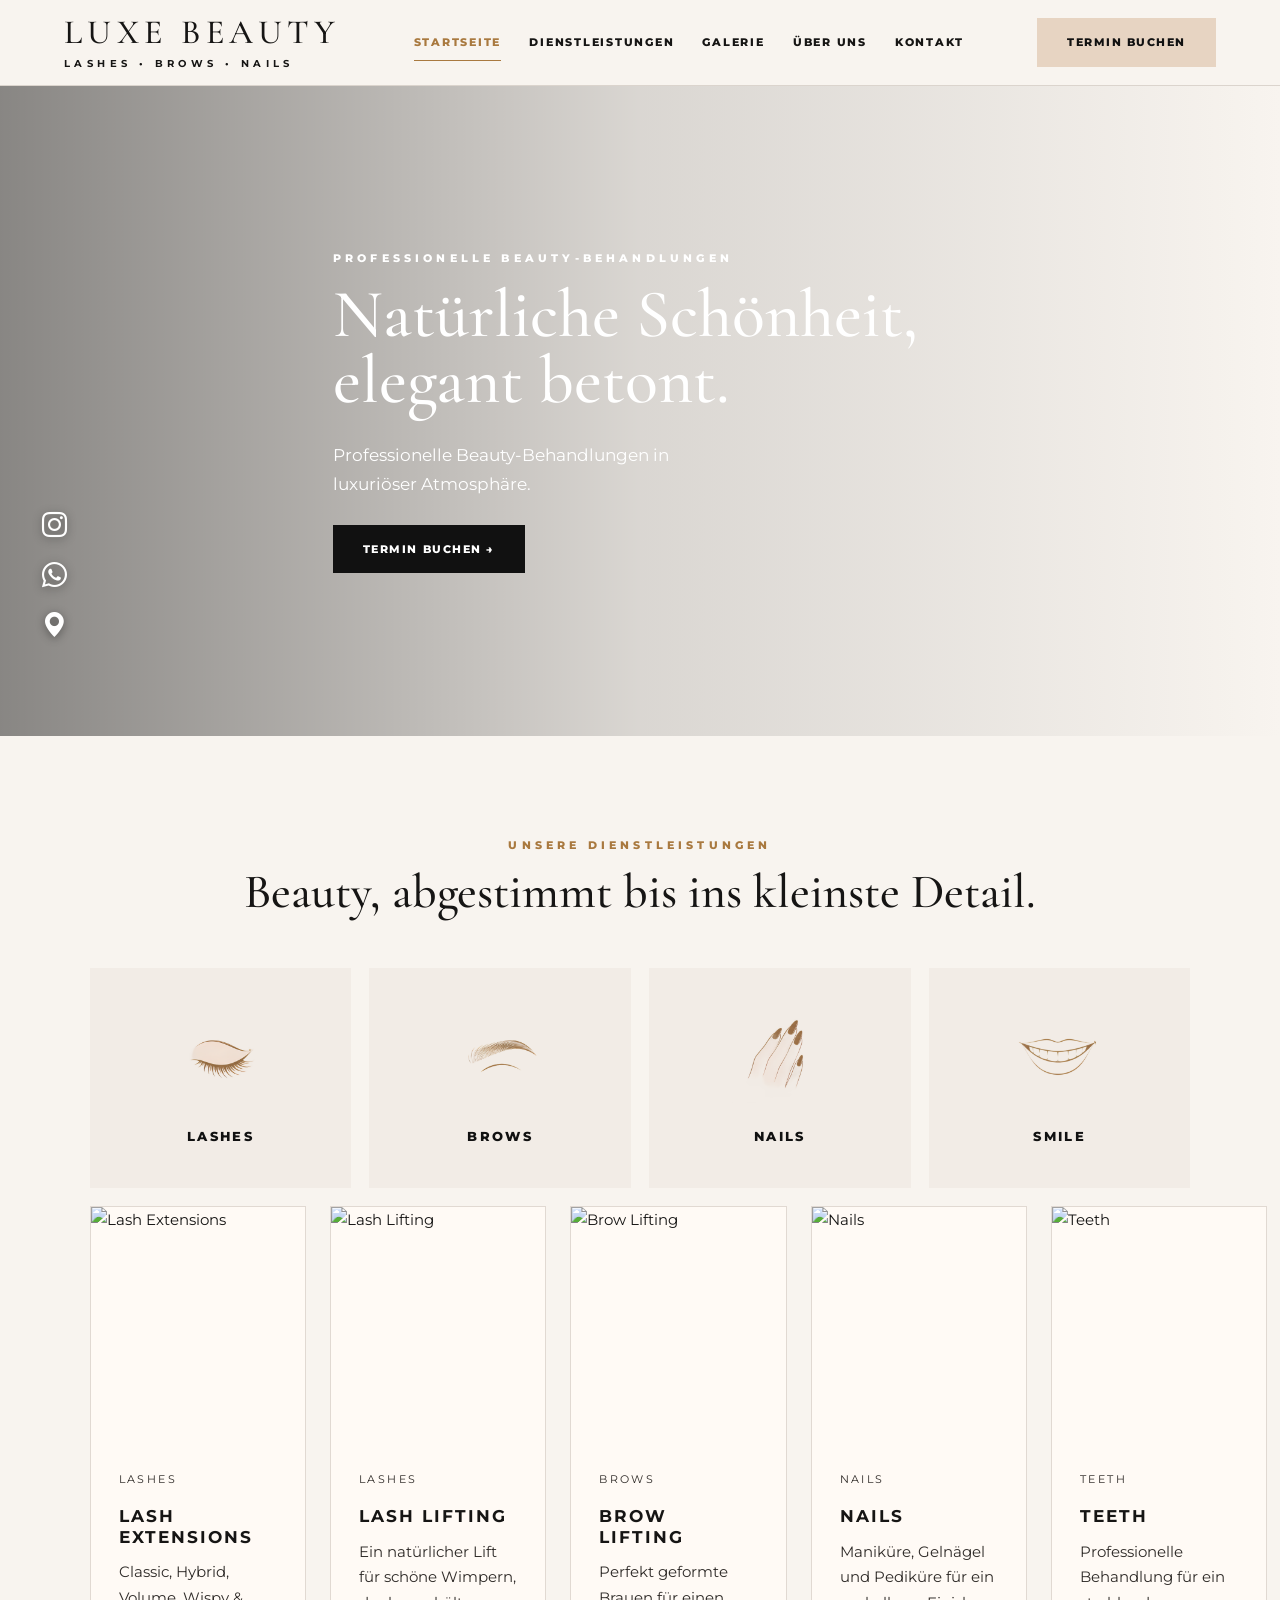
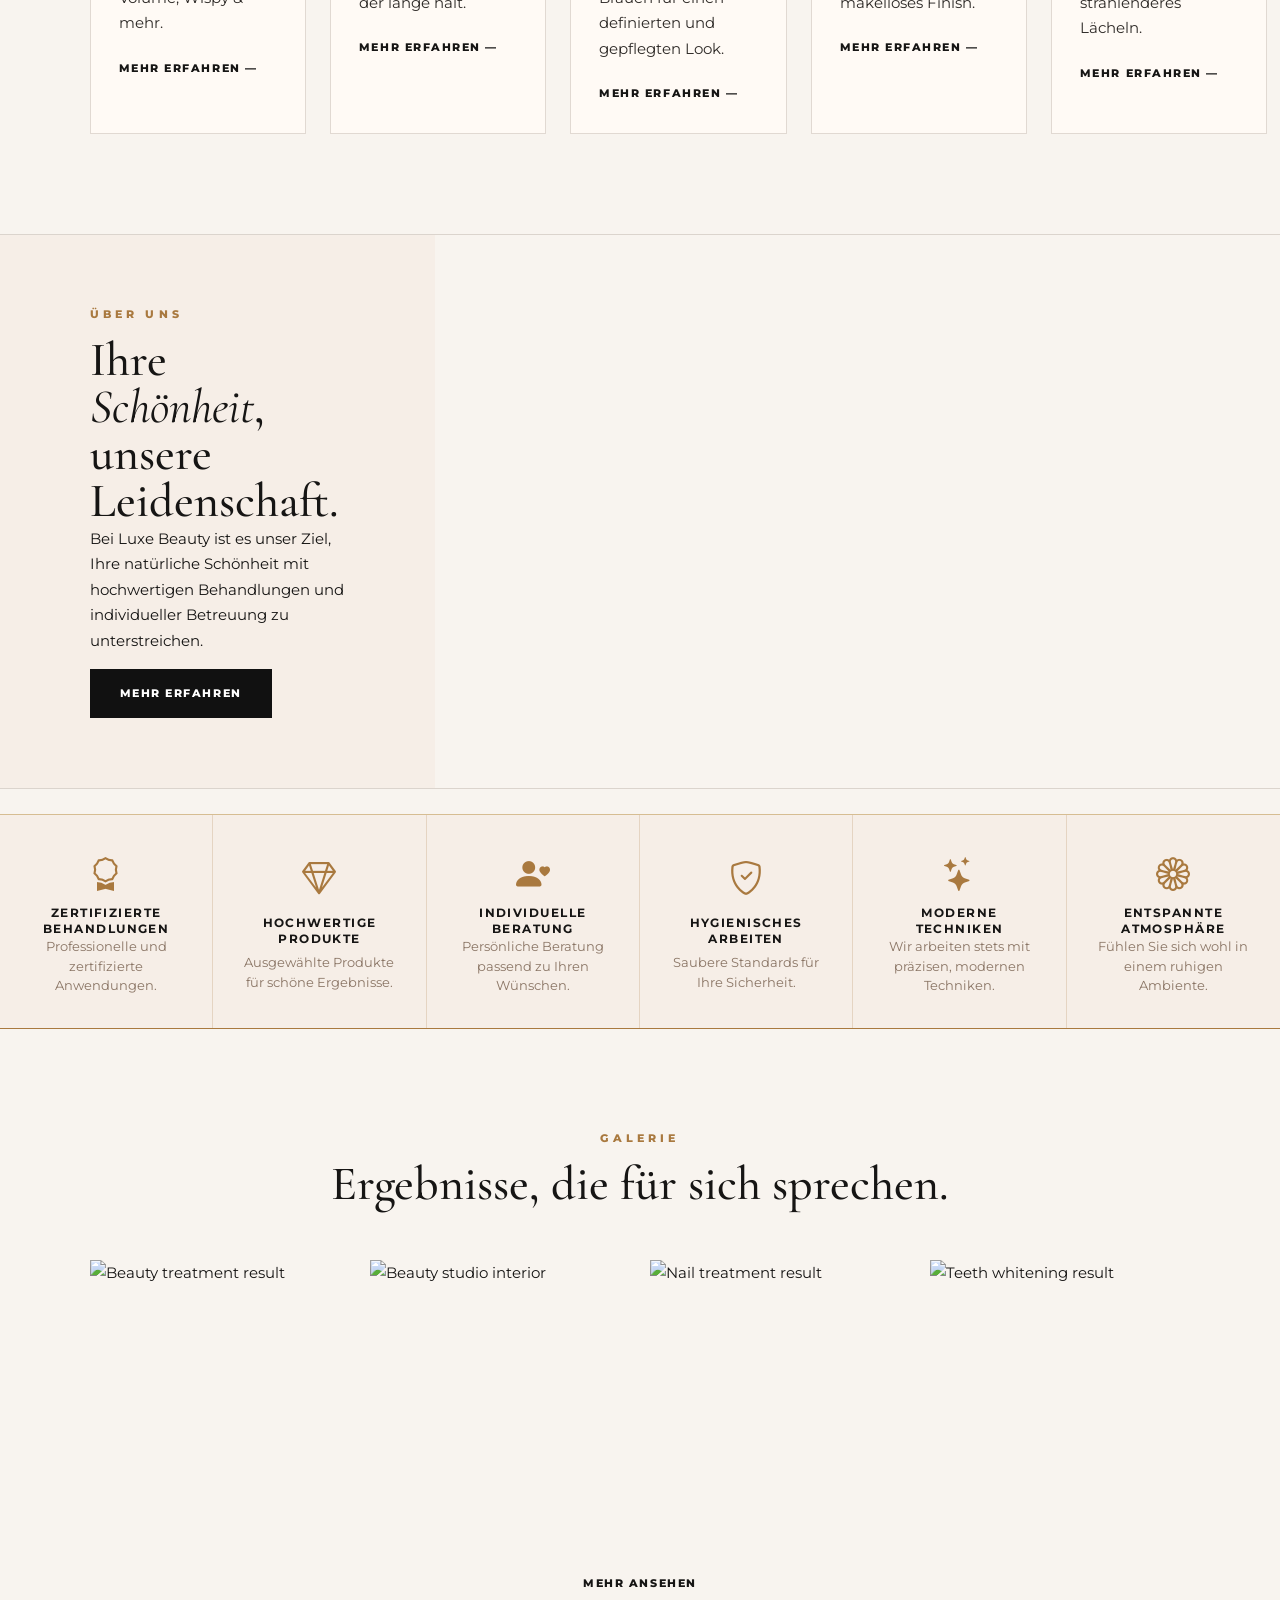
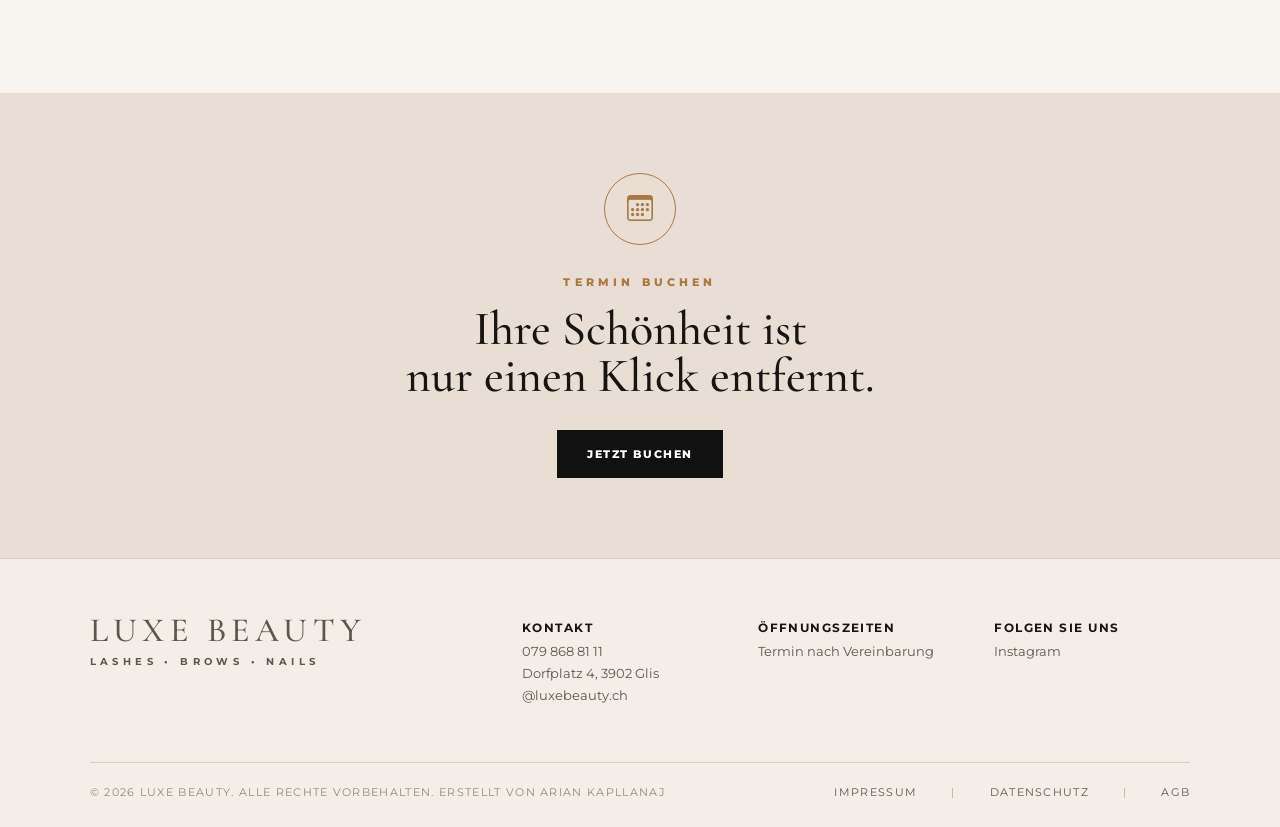
==== commit 4a712eab: "changing 2 images order" ====
--- a/index.html
+++ b/index.html
@@ -109,11 +109,11 @@
 
             <div class="service-image-icons">
                 <div>
-                    <img src="assets/images/icons/eyelash2.png" alt="Lashes">
+                    <img src="assets/images/icons/eyes2.png" alt="Lashes">
                     <strong>Lashes</strong>
                 </div>
                 <div>
-                    <img src="assets/images/icons/eyes2.png" alt="Brows">
+                    <img src="assets/images/icons/eyelash2.png" alt="Brows">
                     <strong>Brows</strong>
                 </div>
                 <div>
